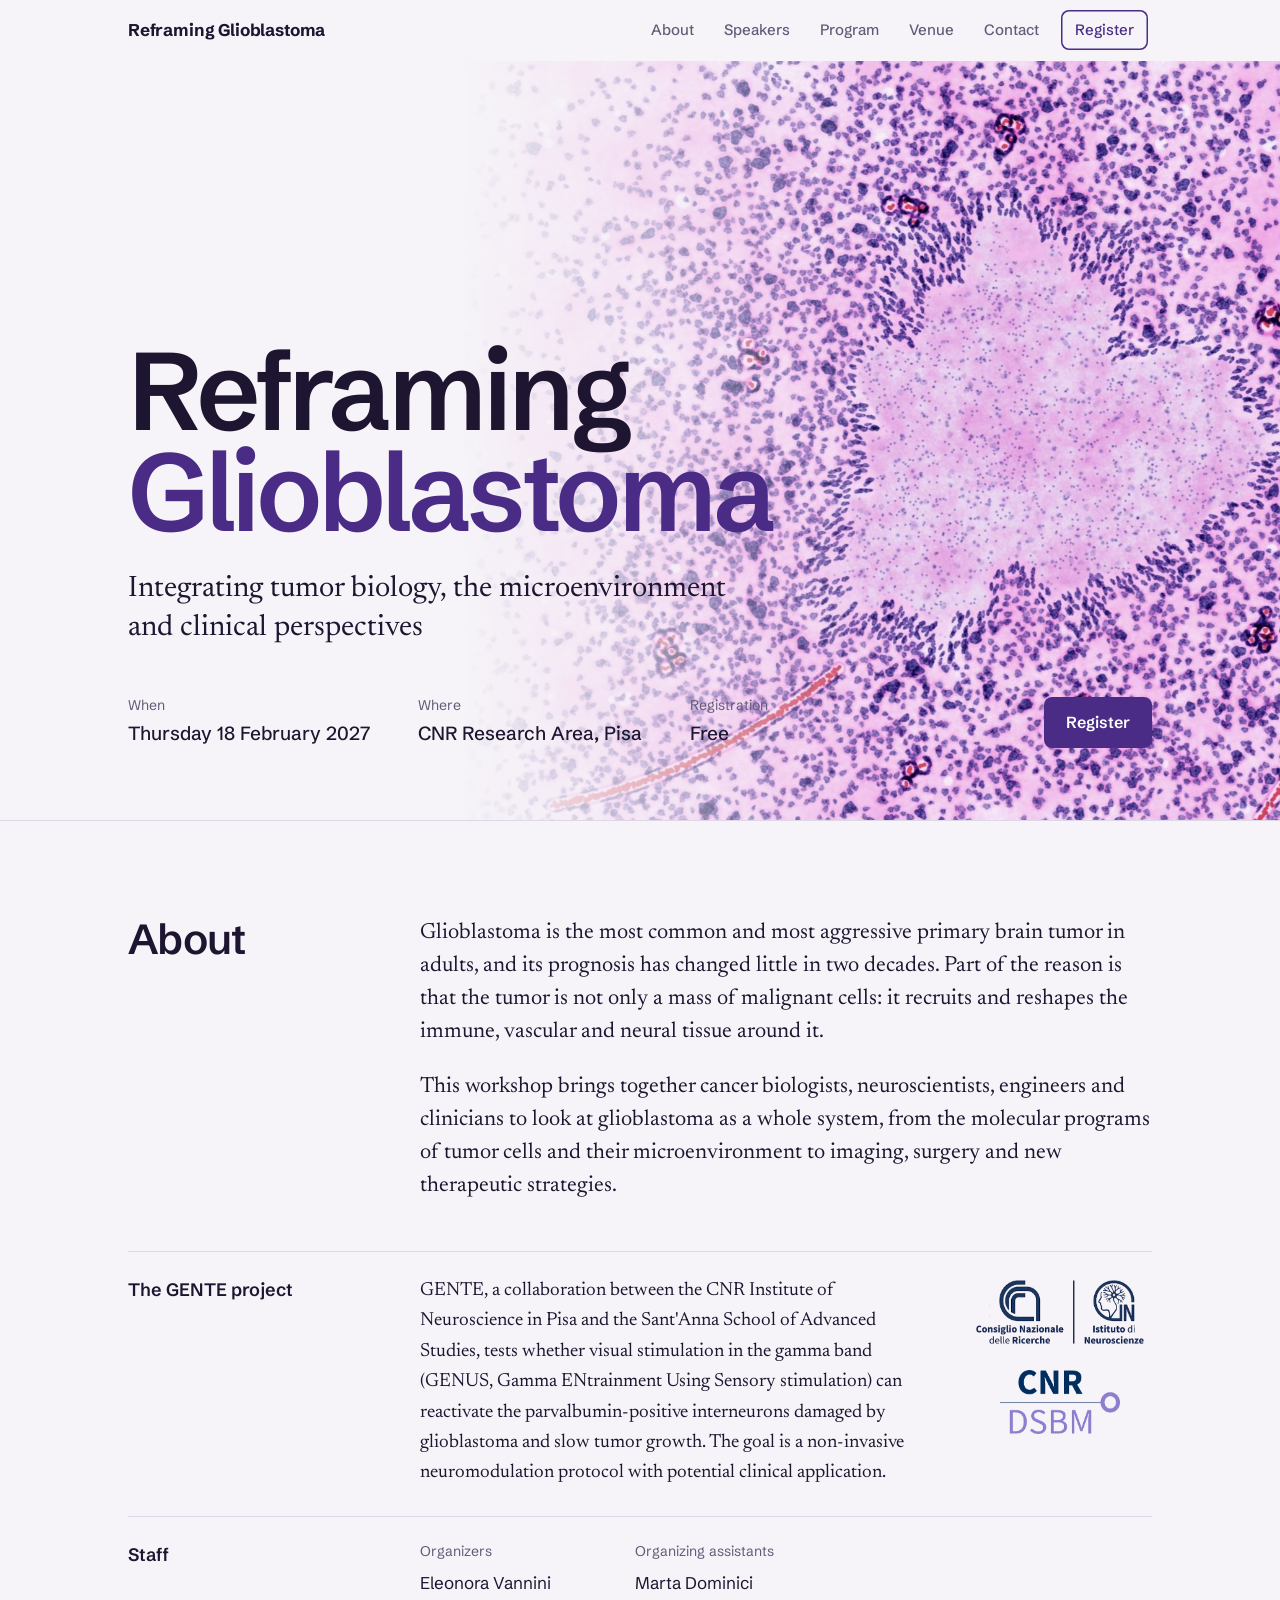
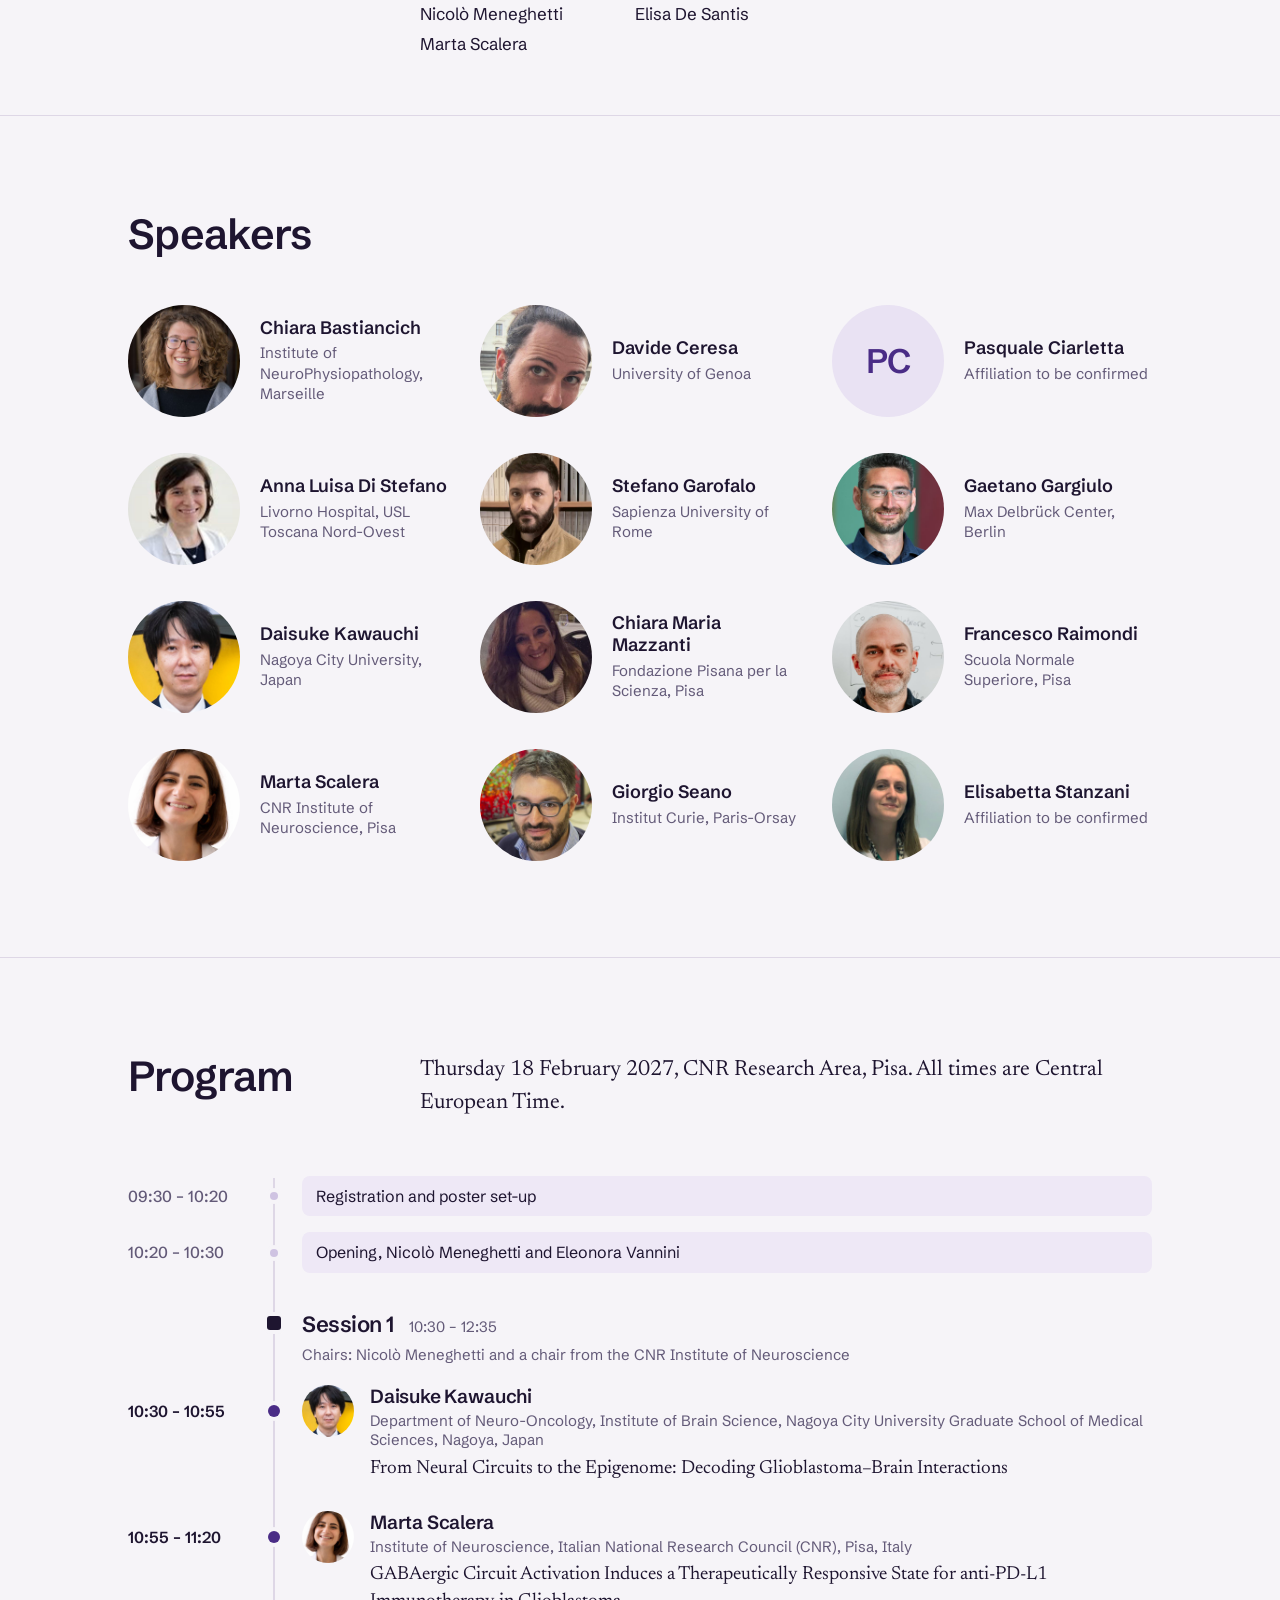
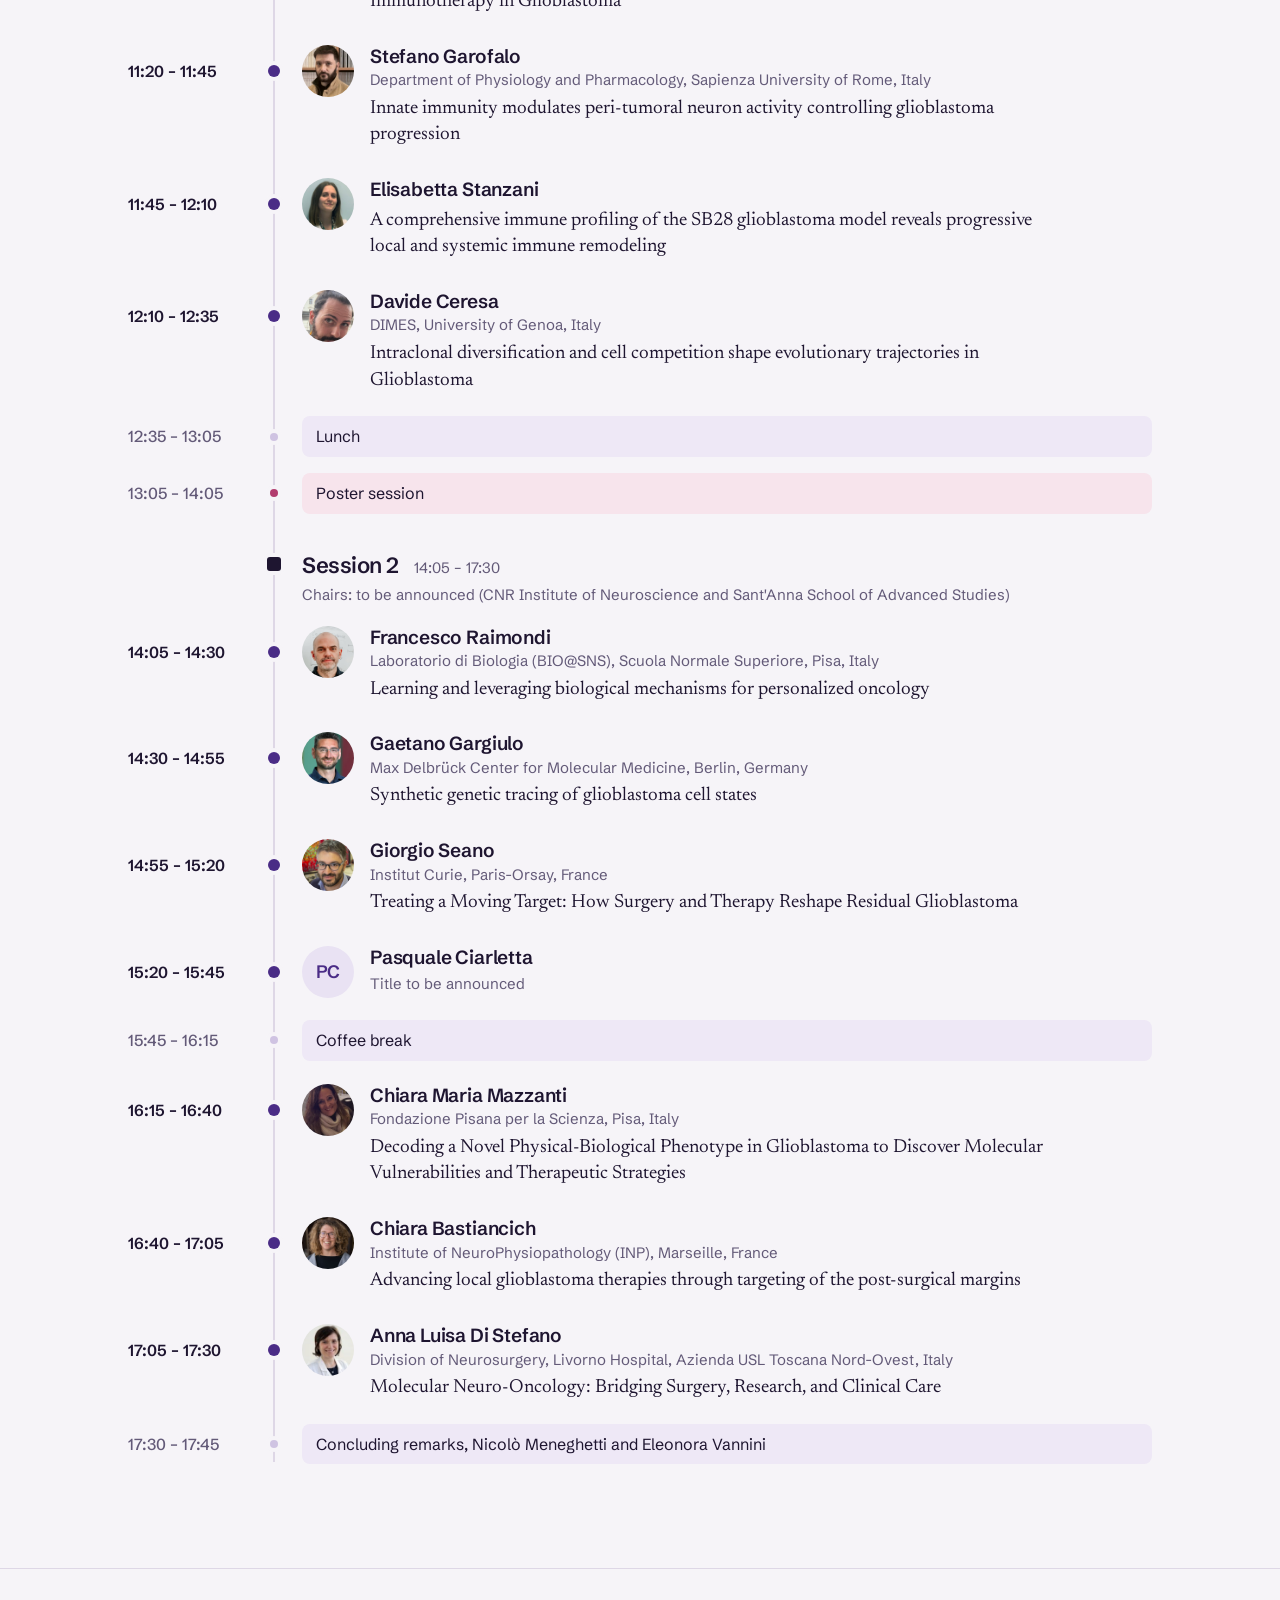
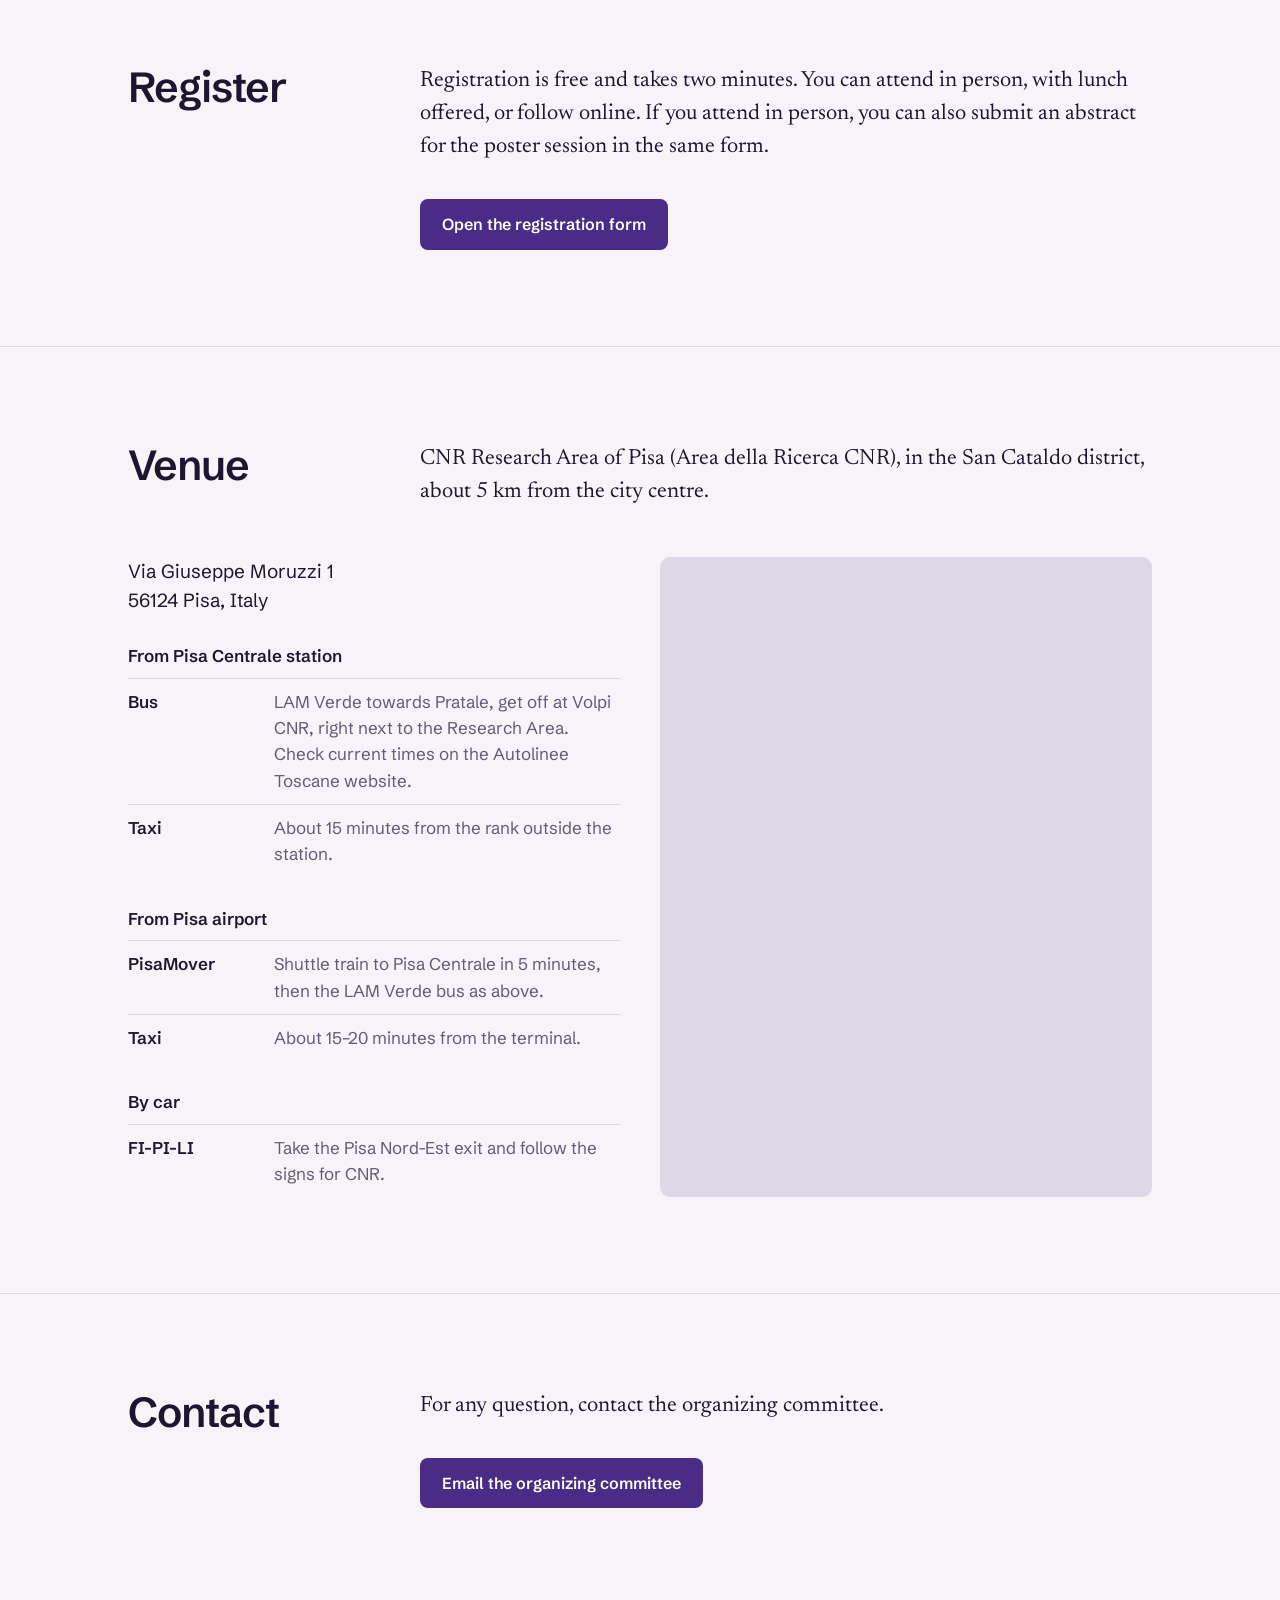
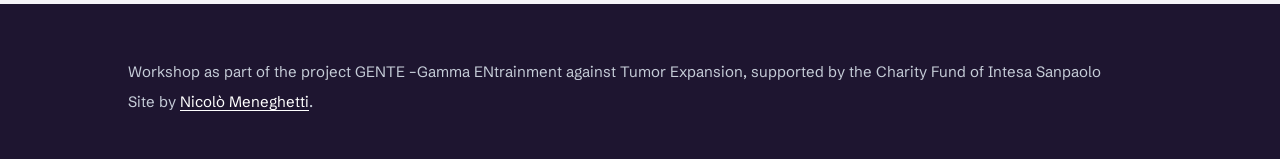
==== index.html @ e53723c1 "Add files via upload" ====
<!DOCTYPE html>
<html lang="en">
<head>
  <meta charset="utf-8">
  <meta name="viewport" content="width=device-width, initial-scale=1">
  <title>Reframing Glioblastoma · Workshop, Pisa</title>
  <meta name="description" content="Reframing Glioblastoma: integrating tumor biology, the microenvironment and clinical perspectives. Workshop on 18 February 2027 at the CNR Research Area, Pisa. Free registration.">
  <meta property="og:title" content="Reframing Glioblastoma">
  <meta property="og:description" content="Integrating tumor biology, the microenvironment and clinical perspectives. 18 February 2027, CNR Research Area, Pisa.">
  <meta property="og:type" content="website">
  <meta property="og:image" content="assets/og-image.jpg">
  <link rel="icon" type="image/png" href="assets/favicon.png">

  <link rel="preload" href="assets/fonts/schibsted-grotesk-latin-wght-normal.woff2" as="font" type="font/woff2" crossorigin>
  <link rel="stylesheet" href="assets/style.css?v=20261116a">
</head>
<body>

<!-- ============ NAVIGATION ============ -->
<nav class="nav" aria-label="Main">
  <div class="wrap">
    <a class="nav__brand" href="#top">Reframing Glioblastoma</a>
    <div class="nav__links">
      <span class="nav__pill" aria-hidden="true"></span>
      <a href="#about">About</a>
      <a href="#speakers">Speakers</a>
      <a href="#program">Program</a>
      <a href="#venue">Venue</a>
      <a href="#contact">Contact</a>
      <a class="nav__cta" href="registration/">Register</a>
    </div>
  </div>
</nav>

<!-- ============ HERO ============ -->
<header class="hero" id="top">
  <img class="hero__img" src="assets/hero-gbm.jpg" alt="" aria-hidden="true" fetchpriority="high">
  <div class="wrap">
    <h1>Reframing <span>Glioblastoma</span></h1>
    <p class="sub">Integrating tumor biology, the microenvironment and clinical perspectives</p>
    <dl class="facts">
      <div><dt>When</dt><dd>Thursday 18 February 2027</dd></div>
      <div><dt>Where</dt><dd>CNR Research Area, Pisa</dd></div>
      <div><dt>Registration</dt><dd>Free</dd></div>
      <a class="btn" href="registration/">Register</a>
    </dl>
  </div>
</header>

<main>

<!-- ============ ABOUT ============ -->
<section id="about">
  <div class="wrap">
    <div class="section-head">
      <h2>About</h2>
      <div>
        <p class="lede">Glioblastoma is the most common and most aggressive primary brain tumor in adults, and its prognosis has changed little in two decades. Part of the reason is that the tumor is not only a mass of malignant cells: it recruits and reshapes the immune, vascular and neural tissue around it.</p>
        <p class="lede">This workshop brings together cancer biologists, neuroscientists, engineers and clinicians to look at glioblastoma as a whole system, from the molecular programs of tumor cells and their microenvironment to imaging, surgery and new therapeutic strategies.</p>
      </div>
    </div>

    <div class="about-row">
      <h3>The GENTE project</h3>
      <div class="with-logos">
        <p>GENTE, a collaboration between the CNR Institute of Neuroscience in Pisa and the Sant'Anna School of Advanced Studies, tests whether visual stimulation in the gamma band (GENUS, Gamma ENtrainment Using Sensory stimulation) can reactivate the parvalbumin-positive interneurons damaged by glioblastoma and slow tumor growth. The goal is a non-invasive neuromodulation protocol with potential clinical application.</p>
        <div class="partner-logos">
          <img src="assets/logos/cnr-in.png" alt="Consiglio Nazionale delle Ricerche, Istituto di Neuroscienze">
          <img src="assets/logos/cnr-dsbm.png" alt="CNR, Dipartimento di Scienze Biomediche (DSBM)">
        </div>
      </div>
    </div>
    <div class="about-row">
      <h3>Staff</h3>
      <dl class="staff">
        <div>
          <dt>Organizers</dt>
          <dd>Eleonora Vannini</dd>
          <dd>Nicolò Meneghetti</dd>
          <dd>Marta Scalera</dd>
        </div>
        <div>
          <dt>Organizing assistants</dt>
          <dd>Marta Dominici</dd>
          <dd>Elisa De Santis</dd>
        </div>
      </dl>
    </div>
  </div>
</section>

<!-- ============ SPEAKERS ============
     When a speaker is confirmed, replace a placeholder <li> with:
     <li><a href="#talk-surname"><img src="assets/speakers/surname.jpg" alt="" loading="lazy"><strong>Name Surname</strong><span>University, City</span></a></li>
     Photos: square, about 480x480 px. -->
<section id="speakers">
  <div class="wrap">
    <div class="section-head">
      <h2>Speakers</h2>
    </div>
    <ul class="speakers">
      <li><a href="#talk-bastiancich"><img src="assets/speakers/bastiancich.jpg" alt="" loading="lazy"><strong>Chiara Bastiancich</strong><span>Institute of NeuroPhysiopathology, Marseille</span></a></li>
      <li><a href="#talk-ceresa"><img src="assets/speakers/ceresa.jpg" alt="" loading="lazy"><strong>Davide Ceresa</strong><span>University of Genoa</span></a></li>
      <li><a href="#talk-ciarletta"><span class="initials" aria-hidden="true">PC</span><strong>Pasquale Ciarletta</strong><span>Affiliation to be confirmed</span></a></li>
      <li><a href="#talk-di-stefano"><img src="assets/speakers/di-stefano.jpg" alt="" loading="lazy"><strong>Anna Luisa Di Stefano</strong><span>Livorno Hospital, USL Toscana Nord-Ovest</span></a></li>
      <li><a href="#talk-garofalo"><img src="assets/speakers/garofalo.jpg" alt="" loading="lazy"><strong>Stefano Garofalo</strong><span>Sapienza University of Rome</span></a></li>
      <li><a href="#talk-gargiulo"><img src="assets/speakers/gargiulo.jpg" alt="" loading="lazy"><strong>Gaetano Gargiulo</strong><span>Max Delbrück Center, Berlin</span></a></li>
      <li><a href="#talk-kawauchi"><img src="assets/speakers/kawauchi.jpg" alt="" loading="lazy"><strong>Daisuke Kawauchi</strong><span>Nagoya City University, Japan</span></a></li>
      <li><a href="#talk-mazzanti"><img src="assets/speakers/mazzanti.jpg" alt="" loading="lazy"><strong>Chiara Maria Mazzanti</strong><span>Fondazione Pisana per la Scienza, Pisa</span></a></li>
      <li><a href="#talk-raimondi"><img src="assets/speakers/raimondi.jpg" alt="" loading="lazy"><strong>Francesco Raimondi</strong><span>Scuola Normale Superiore, Pisa</span></a></li>
      <li><a href="#talk-scalera"><img src="assets/speakers/scalera.jpg" alt="" loading="lazy"><strong>Marta Scalera</strong><span>CNR Institute of Neuroscience, Pisa</span></a></li>
      <li><a href="#talk-seano"><img src="assets/speakers/seano.jpg" alt="" loading="lazy"><strong>Giorgio Seano</strong><span>Institut Curie, Paris-Orsay</span></a></li>
      <li><a href="#talk-stanzani"><img src="assets/speakers/stanzani.jpg" alt="" loading="lazy"><strong>Elisabetta Stanzani</strong><span>Affiliation to be confirmed</span></a></li>
    </ul>
  </div>
</section>

<!-- ============ PROGRAM ============
     Each row is an <li>.
     A confirmed talk:
      <li class="slot" id="talk-surname" data-start="10:30" data-end="10:55" data-kind="talk">
        <time>10:30 – 10:55</time><span class="node"></span>
        <div class="slot__body">
          <img src="assets/speakers/surname.jpg" alt="" loading="lazy">   (no photo: <span class="initials" aria-hidden="true">NS</span>)
          <div>
            <p class="speaker">Name Surname <span class="aff">Department, University, City, Country</span></p>
            <h3 class="title">Talk title</h3>
            <details><summary>Abstract</summary><p>Abstract text.</p></details>
          </div>
        </div>
      </li>
     Without a title yet use: <p class="title title--tba">Title to be announced</p>
     A break: class="slot slot--break" and data-kind="break" (or "poster").
     A session heading: <li class="session">…</li> -->
<section id="program">
  <div class="wrap">
    <div class="section-head">
      <h2>Program</h2>
      <p class="lede">Thursday 18 February 2027, CNR Research Area, Pisa. All times are Central European Time.</p>
    </div>

    <ol class="program">

      <li class="slot slot--break" data-start="09:30" data-end="10:20" data-kind="break">
        <time>09:30 – 10:20</time><span class="node"></span>
        <div class="slot__body"><p>Registration and poster set-up</p></div>
      </li>

      <li class="slot slot--break" data-start="10:20" data-end="10:30" data-kind="break">
        <time>10:20 – 10:30</time><span class="node"></span>
        <div class="slot__body"><p>Opening, Nicolò Meneghetti and Eleonora Vannini</p></div>
      </li>

      <li class="session">
        <span></span><span class="node"></span>
        <div>
          <h3>Session 1 <small>10:30 – 12:35</small></h3>
          <p class="chairs">Chairs: Nicolò Meneghetti and a chair from the CNR Institute of Neuroscience</p>
        </div>
      </li>

      <li class="slot" id="talk-kawauchi" data-start="10:30" data-end="10:55" data-kind="talk">
        <time>10:30 – 10:55</time><span class="node"></span>
        <div class="slot__body">
          <img src="assets/speakers/kawauchi.jpg" alt="" loading="lazy">
          <div>
            <p class="speaker">Daisuke Kawauchi <span class="aff">Department of Neuro-Oncology, Institute of Brain Science, Nagoya City University Graduate School of Medical Sciences, Nagoya, Japan</span></p>
            <h3 class="title">From Neural Circuits to the Epigenome: Decoding Glioblastoma–Brain Interactions</h3>
          </div>
        </div>
      </li>

      <li class="slot" id="talk-scalera" data-start="10:55" data-end="11:20" data-kind="talk">
        <time>10:55 – 11:20</time><span class="node"></span>
        <div class="slot__body">
          <img src="assets/speakers/scalera.jpg" alt="" loading="lazy">
          <div>
            <p class="speaker">Marta Scalera <span class="aff">Institute of Neuroscience, Italian National Research Council (CNR), Pisa, Italy</span></p>
            <h3 class="title">GABAergic Circuit Activation Induces a Therapeutically Responsive State for anti-PD-L1 Immunotherapy in Glioblastoma</h3>
          </div>
        </div>
      </li>

      <li class="slot" id="talk-garofalo" data-start="11:20" data-end="11:45" data-kind="talk">
        <time>11:20 – 11:45</time><span class="node"></span>
        <div class="slot__body">
          <img src="assets/speakers/garofalo.jpg" alt="" loading="lazy">
          <div>
            <p class="speaker">Stefano Garofalo <span class="aff">Department of Physiology and Pharmacology, Sapienza University of Rome, Italy</span></p>
            <h3 class="title">Innate immunity modulates peri-tumoral neuron activity controlling glioblastoma progression</h3>
          </div>
        </div>
      </li>

      <li class="slot" id="talk-stanzani" data-start="11:45" data-end="12:10" data-kind="talk">
        <time>11:45 – 12:10</time><span class="node"></span>
        <div class="slot__body">
          <img src="assets/speakers/stanzani.jpg" alt="" loading="lazy">
          <div>
            <p class="speaker">Elisabetta Stanzani</p>
            <h3 class="title">A comprehensive immune profiling of the SB28 glioblastoma model reveals progressive local and systemic immune remodeling</h3>
          </div>
        </div>
      </li>

      <li class="slot" id="talk-ceresa" data-start="12:10" data-end="12:35" data-kind="talk">
        <time>12:10 – 12:35</time><span class="node"></span>
        <div class="slot__body">
          <img src="assets/speakers/ceresa.jpg" alt="" loading="lazy">
          <div>
            <p class="speaker">Davide Ceresa <span class="aff">DIMES, University of Genoa, Italy</span></p>
            <h3 class="title">Intraclonal diversification and cell competition shape evolutionary trajectories in Glioblastoma</h3>
          </div>
        </div>
      </li>

      <li class="slot slot--break" data-start="12:35" data-end="13:05" data-kind="break">
        <time>12:35 – 13:05</time><span class="node"></span>
        <div class="slot__body"><p>Lunch</p></div>
      </li>

      <li class="slot slot--break" data-start="13:05" data-end="14:05" data-kind="poster">
        <time>13:05 – 14:05</time><span class="node"></span>
        <div class="slot__body"><p>Poster session</p></div>
      </li>

      <li class="session">
        <span></span><span class="node"></span>
        <div>
          <h3>Session 2 <small>14:05 – 17:30</small></h3>
          <p class="chairs">Chairs: to be announced (CNR Institute of Neuroscience and Sant'Anna School of Advanced Studies)</p>
        </div>
      </li>

      <li class="slot" id="talk-raimondi" data-start="14:05" data-end="14:30" data-kind="talk">
        <time>14:05 – 14:30</time><span class="node"></span>
        <div class="slot__body">
          <img src="assets/speakers/raimondi.jpg" alt="" loading="lazy">
          <div>
            <p class="speaker">Francesco Raimondi <span class="aff">Laboratorio di Biologia (BIO@SNS), Scuola Normale Superiore, Pisa, Italy</span></p>
            <h3 class="title">Learning and leveraging biological mechanisms for personalized oncology</h3>
          </div>
        </div>
      </li>

      <li class="slot" id="talk-gargiulo" data-start="14:30" data-end="14:55" data-kind="talk">
        <time>14:30 – 14:55</time><span class="node"></span>
        <div class="slot__body">
          <img src="assets/speakers/gargiulo.jpg" alt="" loading="lazy">
          <div>
            <p class="speaker">Gaetano Gargiulo <span class="aff">Max Delbrück Center for Molecular Medicine, Berlin, Germany</span></p>
            <h3 class="title">Synthetic genetic tracing of glioblastoma cell states</h3>
          </div>
        </div>
      </li>

      <li class="slot" id="talk-seano" data-start="14:55" data-end="15:20" data-kind="talk">
        <time>14:55 – 15:20</time><span class="node"></span>
        <div class="slot__body">
          <img src="assets/speakers/seano.jpg" alt="" loading="lazy">
          <div>
            <p class="speaker">Giorgio Seano <span class="aff">Institut Curie, Paris-Orsay, France</span></p>
            <h3 class="title">Treating a Moving Target: How Surgery and Therapy Reshape Residual Glioblastoma</h3>
          </div>
        </div>
      </li>

      <li class="slot" id="talk-ciarletta" data-start="15:20" data-end="15:45" data-kind="talk">
        <time>15:20 – 15:45</time><span class="node"></span>
        <div class="slot__body">
          <span class="initials" aria-hidden="true">PC</span>
          <div>
            <p class="speaker">Pasquale Ciarletta</p>
            <p class="title title--tba">Title to be announced</p>
          </div>
        </div>
      </li>

      <li class="slot slot--break" data-start="15:45" data-end="16:15" data-kind="break">
        <time>15:45 – 16:15</time><span class="node"></span>
        <div class="slot__body"><p>Coffee break</p></div>
      </li>

      <li class="slot" id="talk-mazzanti" data-start="16:15" data-end="16:40" data-kind="talk">
        <time>16:15 – 16:40</time><span class="node"></span>
        <div class="slot__body">
          <img src="assets/speakers/mazzanti.jpg" alt="" loading="lazy">
          <div>
            <p class="speaker">Chiara Maria Mazzanti <span class="aff">Fondazione Pisana per la Scienza, Pisa, Italy</span></p>
            <h3 class="title">Decoding a Novel Physical-Biological Phenotype in Glioblastoma to Discover Molecular Vulnerabilities and Therapeutic Strategies</h3>
          </div>
        </div>
      </li>

      <li class="slot" id="talk-bastiancich" data-start="16:40" data-end="17:05" data-kind="talk">
        <time>16:40 – 17:05</time><span class="node"></span>
        <div class="slot__body">
          <img src="assets/speakers/bastiancich.jpg" alt="" loading="lazy">
          <div>
            <p class="speaker">Chiara Bastiancich <span class="aff">Institute of NeuroPhysiopathology (INP), Marseille, France</span></p>
            <h3 class="title">Advancing local glioblastoma therapies through targeting of the post-surgical margins</h3>
          </div>
        </div>
      </li>

      <li class="slot" id="talk-di-stefano" data-start="17:05" data-end="17:30" data-kind="talk">
        <time>17:05 – 17:30</time><span class="node"></span>
        <div class="slot__body">
          <img src="assets/speakers/di-stefano.jpg" alt="" loading="lazy">
          <div>
            <p class="speaker">Anna Luisa Di Stefano <span class="aff">Division of Neurosurgery, Livorno Hospital, Azienda USL Toscana Nord-Ovest, Italy</span></p>
            <h3 class="title">Molecular Neuro-Oncology: Bridging Surgery, Research, and Clinical Care</h3>
          </div>
        </div>
      </li>

      <li class="slot slot--break" data-start="17:30" data-end="17:45" data-kind="break">
        <time>17:30 – 17:45</time><span class="node"></span>
        <div class="slot__body"><p>Concluding remarks, Nicolò Meneghetti and Eleonora Vannini</p></div>
      </li>
    </ol>
  </div>
</section>

<!-- ============ REGISTRATION ============ -->
<section id="register">
  <div class="wrap split">
    <h2>Register</h2>
    <div>
      <p class="lede">Registration is free and takes two minutes. You can attend in person, with lunch offered, or follow online. If you attend in person, you can also submit an abstract for the poster session in the same form.</p>
      <br>
      <div class="actions">
        <a class="btn" href="registration/">Open the registration form</a>
      </div>
    </div>
  </div>
</section>

<!-- ============ VENUE ============ -->
<section id="venue">
  <div class="wrap">
    <div class="section-head">
      <h2>Venue</h2>
      <p class="lede">CNR Research Area of Pisa (Area della Ricerca CNR), in the San Cataldo district, about 5 km from the city centre.</p>
    </div>
    <div class="venue">
      <div>
        <address>Via Giuseppe Moruzzi 1<br>56124 Pisa, Italy</address>

        <h3>From Pisa Centrale station</h3>
        <ul>
          <li><b>Bus</b><span>LAM Verde towards Pratale, get off at Volpi CNR, right next to the Research Area. Check current times on the Autolinee Toscane website.</span></li>
          <li><b>Taxi</b><span>About 15 minutes from the rank outside the station.</span></li>
        </ul>

        <h3>From Pisa airport</h3>
        <ul>
          <li><b>PisaMover</b><span>Shuttle train to Pisa Centrale in 5 minutes, then the LAM Verde bus as above.</span></li>
          <li><b>Taxi</b><span>About 15–20 minutes from the terminal.</span></li>
        </ul>

        <h3>By car</h3>
        <ul>
          <li><b>FI-PI-LI</b><span>Take the Pisa Nord-Est exit and follow the signs for CNR.</span></li>
        </ul>
      </div>
      <iframe class="map" title="Map of the CNR Research Area of Pisa"
        src="https://www.google.com/maps?q=Area+della+Ricerca+CNR,+Via+Giuseppe+Moruzzi+1,+56124+Pisa&amp;hl=en&amp;z=15&amp;output=embed"
        loading="lazy" referrerpolicy="no-referrer-when-downgrade"></iframe>
    </div>
  </div>
</section>

<!-- ============ CONTACT ============
     TODO: put the committee's email addresses in the button, separated by commas:
     href="mailto:first@example.org,second@example.org?subject=..." -->
<section id="contact">
  <div class="wrap split">
    <h2>Contact</h2>
    <div>
      <p class="lede">For any question, contact the organizing committee.</p>
      <br>
      <div class="actions">
        <a class="btn" href="mailto:nicolo.meneghetti@santannapisa.it,marta.scalera@gmail.com,marta.dominici@in.cnr.it,eleonora.vannini@in.cnr.it?subject=Reframing%20Glioblastoma%20workshop">Email the organizing committee</a>
      </div>
    </div>
  </div>
</section>

</main>

<footer>
  <div class="wrap foot">
    <div>
      <p>Workshop as part of the project GENTE –Gamma ENtrainment against Tumor Expansion, supported by the Charity Fund of Intesa Sanpaolo</p>
      <p>Site by <a href="https://nicolomeneghetti.github.io/" target="_blank" rel="noopener">Nicolò Meneghetti</a>.</p>
    </div>
  </div>
</footer>

<script src="assets/site.js?v=20261116a"></script>
</body>
</html>
---- assets/style.css ----
/* =========================================================
   Reframing Glioblastoma
   Colors and fonts live here: change them once, everywhere updates.
   ========================================================= */
:root {
  /* palette taken from H&E staining */
  --paper:  #F6F4F8;   /* page background */
  --white:  #FFFFFF;
  --ink:    #1E1530;   /* main text */
  --muted:  #635A78;   /* secondary text */
  --rule:   #DED7E6;   /* lines */
  --indigo: #4A2C86;   /* hematoxylin: titles, links, buttons */
  --cyan:   #B23C6E;   /* eosin: accents */

  --sans:  "Schibsted Grotesk", system-ui, sans-serif;
  --serif: "Newsreader", Georgia, serif;

  --wrap: 1120px;
  --gutter: clamp(20px, 5vw, 48px);
}

/* Fonts are self-hosted (no requests to Google) */
@font-face {
  font-family: "Schibsted Grotesk"; font-style: normal; font-weight: 400 900; font-display: swap;
  src: url(fonts/schibsted-grotesk-latin-wght-normal.woff2) format("woff2");
}
@font-face {
  font-family: "Newsreader"; font-style: normal; font-weight: 200 800; font-display: swap;
  src: url(fonts/newsreader-latin-opsz-normal.woff2) format("woff2");
}
@font-face {
  font-family: "Newsreader"; font-style: italic; font-weight: 200 800; font-display: swap;
  src: url(fonts/newsreader-latin-opsz-italic.woff2) format("woff2");
}

*, *::before, *::after { box-sizing: border-box; }
html { scroll-behavior: smooth; scroll-padding-top: 72px; }
@media (prefers-reduced-motion: reduce) { html { scroll-behavior: auto; } }

body {
  margin: 0;
  background: var(--paper);
  color: var(--ink);
  font-family: var(--sans);
  font-size: 17px;
  line-height: 1.55;
  -webkit-font-smoothing: antialiased;
}

img { max-width: 100%; display: block; }
a { color: var(--indigo); text-underline-offset: 3px; text-decoration-thickness: 1px; }
a:hover { color: var(--cyan); }
:focus-visible { outline: 2px solid var(--cyan); outline-offset: 3px; border-radius: 2px; }

.wrap { max-width: var(--wrap); margin: 0 auto; padding: 0 var(--gutter); }

/* ---------- Top navigation ---------- */
.nav {
  position: sticky; top: 0; z-index: 10;
  background: color-mix(in srgb, var(--paper) 88%, transparent);
  backdrop-filter: blur(10px);
  -webkit-backdrop-filter: blur(10px);
  border-bottom: 1px solid transparent;
  transition: border-color .2s;
}
.nav.is-scrolled { border-bottom-color: var(--rule); }
.nav .wrap { display: flex; align-items: center; gap: 24px; height: 60px; }
.nav__brand { font-weight: 700; color: var(--ink); text-decoration: none; white-space: nowrap; letter-spacing: -0.01em; }
.nav__links { position: relative; display: flex; gap: 2px; margin-left: auto; overflow-x: auto; scrollbar-width: none; padding: 4px; }
.nav__links::-webkit-scrollbar { display: none; }
.nav__links a {
  position: relative; z-index: 1;
  color: var(--muted); text-decoration: none; font-size: 15px; font-weight: 500;
  padding: 8px 14px; border-radius: 8px; white-space: nowrap;
  transition: color .25s;
}
.nav__links a:hover { color: var(--ink); }
.nav__links a.is-active, .nav__links a.is-active:hover { color: var(--white); }
.nav__cta { box-shadow: inset 0 0 0 1.5px var(--indigo); color: var(--indigo) !important; margin-left: 6px; }
.nav__cta.is-active { box-shadow: none; color: var(--white) !important; }

/* the box that slides under the active link */
.nav__pill {
  position: absolute; z-index: 0; top: 4px; bottom: 4px; left: 0; width: 0;
  background: var(--indigo);
  border-radius: 8px;
  box-shadow: 0 4px 14px -4px rgba(74, 44, 134, .55);
  opacity: 0;
  transition: transform .45s cubic-bezier(.3, .8, .2, 1), width .45s cubic-bezier(.3, .8, .2, 1), opacity .25s;
  pointer-events: none;
}
@media (prefers-reduced-motion: reduce) { .nav__pill { transition: opacity .2s; } }

/* ---------- Hero ---------- */
.hero {
  position: relative;
  min-height: min(86vh, 760px);
  display: flex; align-items: flex-end;
  overflow: hidden;
  border-bottom: 1px solid var(--rule);
}
/* micrograph on the right, dissolving into the page behind the title */
.hero__img {
  position: absolute; top: 0; right: 0; height: 100%; width: 64%;
  object-fit: cover; object-position: 62% 50%;
  -webkit-mask-image: linear-gradient(to right, transparent 0%, rgba(0,0,0,.35) 22%, #000 52%);
          mask-image: linear-gradient(to right, transparent 0%, rgba(0,0,0,.35) 22%, #000 52%);
  animation: focus-in 2.4s cubic-bezier(.2, .7, .2, 1) both;
}
/* one moment on load: the slide comes into focus, like on a microscope */
@keyframes focus-in {
  from { transform: scale(1.06); filter: blur(6px) saturate(.6); opacity: 0; }
  to   { transform: none; filter: none; opacity: 1; }
}
@media (prefers-reduced-motion: reduce) { .hero__img { animation: none; } }
.hero .wrap { position: relative; width: 100%; padding-bottom: clamp(40px, 8vh, 80px); padding-top: 120px; }

.hero h1 {
  font-size: clamp(52px, 8.6vw, 124px);
  line-height: 0.92;
  letter-spacing: -0.04em;
  font-weight: 600;
  margin: 0 0 28px;
  max-width: 9ch;
  color: var(--ink);
}
.hero h1 span { display: block; color: var(--indigo); }
.hero .sub {
  font-family: var(--serif); font-size: clamp(21px, 2.3vw, 30px); line-height: 1.3;
  max-width: 22em; margin: 0 0 48px; color: var(--ink);
}

.facts {
  display: grid;
  grid-template-columns: repeat(3, auto) 1fr;
  gap: 8px 48px;
  align-items: end;
  margin: 0;
}
.facts div { min-width: 0; }
.facts dt { font-size: 14px; color: var(--muted); }
.facts dd { margin: 2px 0 0; font-size: 19px; font-weight: 500; }
.facts .btn { justify-self: end; }

.btn {
  display: inline-block;
  background: var(--indigo); color: var(--white);
  font-weight: 600; font-size: 16px;
  padding: 13px 22px; border-radius: 8px;
  text-decoration: none; white-space: nowrap;
  border: 0; font-family: inherit; cursor: pointer;
}
.btn:hover { background: var(--ink); color: var(--white); }
.btn--ghost { background: transparent; color: var(--indigo); box-shadow: inset 0 0 0 1.5px var(--indigo); }
.btn--ghost:hover { background: var(--indigo); color: var(--white); }

/* ---------- Sections ---------- */
section { padding: clamp(56px, 8vw, 96px) 0; border-bottom: 1px solid var(--rule); }
section:last-of-type { border-bottom: 0; }

.section-head {
  display: grid; grid-template-columns: 260px 1fr; gap: 32px;
  margin-bottom: 48px;
}
h2 {
  font-size: clamp(30px, 3.6vw, 42px);
  line-height: 1.05; letter-spacing: -0.025em; font-weight: 600;
  margin: 0;
}
.lede { font-family: var(--serif); font-size: 22px; line-height: 1.5; max-width: 34em; margin: 0; }
.lede + .lede { margin-top: 1em; }

.prose { font-family: var(--serif); font-size: 19px; line-height: 1.6; max-width: 36em; }
.prose p { margin: 0 0 1em; }

/* About */
.about-row { display: grid; grid-template-columns: 260px 1fr; gap: 32px; padding: 24px 0 8px; border-top: 1px solid var(--rule); }
.about-row h3 { font-size: 18px; margin: 0; font-weight: 600; }
.about-row p { font-family: var(--serif); font-size: 19px; line-height: 1.6; margin: 0 0 1em; max-width: 36em; }
/* committee: names on one line, wrapping only when needed */
.about-row ul { list-style: none; padding: 0; margin: 0; display: flex; flex-wrap: wrap; gap: 4px 28px; }
.about-row li { padding: 0; }
.about-row li small { color: var(--muted); font-size: 14px; }

/* ---------- Speakers ---------- */
.speakers {
  list-style: none; padding: 0; margin: 0;
  display: grid; grid-template-columns: repeat(3, 1fr);
  gap: 36px 32px;
}
.speakers a { text-decoration: none; color: inherit; display: grid; grid-template-columns: 112px 1fr; column-gap: 20px; }
.speakers img {
  width: 112px; height: 112px; object-fit: cover;
  border-radius: 50%;
  background: var(--rule);
  grid-row: span 2;
}
.speakers li > div { display: grid; grid-template-columns: 112px 1fr; column-gap: 20px; }
.speakers a:hover strong { color: var(--indigo); }
.speakers strong { display: block; font-weight: 600; font-size: 18px; line-height: 1.25; align-self: end; }
.speakers span { display: block; color: var(--muted); font-size: 15px; line-height: 1.35; margin-top: 4px; align-self: start; }

/* ---------- Program: the day as a timeline ---------- */
.program { list-style: none; padding: 0; margin: 0; position: relative; }
/* the vertical rail */
.program::before {
  content: ""; position: absolute; top: 10px; bottom: 10px;
  left: calc(var(--t-col) + var(--gap) + 9px); width: 2px; background: var(--rule);
}
.program { --t-col: 118px; --gap: 18px; }
.slot, .session {
  display: grid; grid-template-columns: var(--t-col) 20px 1fr; column-gap: var(--gap);
  align-items: start; position: relative;
}
.slot { padding: 14px 0; }
.slot time { font-size: 16px; font-weight: 600; white-space: nowrap; padding-top: 2px; }

/* dots on the rail */
.node { width: 20px; height: 26px; position: relative; }
.node::after {
  content: ""; position: absolute; left: 4px; top: 6px; width: 12px; height: 12px; border-radius: 50%;
  background: var(--indigo); box-shadow: 0 0 0 4px var(--paper);
}
.slot--tba .node::after { background: var(--paper); border: 2px solid #B9ACD3; width: 8px; height: 8px; left: 4px; top: 6px; }
.slot--break .node::after { background: #CFC3E2; width: 8px; height: 8px; left: 6px; top: 8px; }
.slot--break[data-kind="poster"] .node::after { background: var(--cyan); }

.slot__body { min-width: 0; }
.speaker { margin: 0; font-size: 19px; font-weight: 600; letter-spacing: -0.01em; line-height: 1.3; }
.speaker .aff { display: block; font-size: 15px; font-weight: 400; color: var(--muted); letter-spacing: 0; margin-top: 2px; }
.title { margin: 6px 0 0; font-family: var(--serif); font-size: 19px; font-weight: 400; line-height: 1.4; max-width: 36em; }
.title--tba { font-family: var(--sans); font-size: 15px; color: var(--muted); margin-top: 3px; }
.slot--tba .speaker { color: var(--muted); font-weight: 500; font-size: 17px; }
.slot--tba time { color: var(--muted); }

/* breaks: quiet tinted bands */
/* breaks: dot, time and band share the same vertical centre */
.slot--break { padding: 8px 0; align-items: center; }
.slot--break time { color: var(--muted); font-weight: 500; padding-top: 0; }
.slot--break .node { height: auto; min-height: 26px; align-self: stretch; }
.slot--break .node::after { top: 50%; transform: translateY(-50%); }
.slot--break .slot__body p {
  margin: 0; padding: 8px 14px; border-radius: 8px;
  background: #EEE8F6; color: var(--ink); font-size: 16px;
}
.slot--break[data-kind="poster"] .slot__body p { background: #F7E4EC; }

/* session headings */
.session { margin: 30px 0 4px; }
.session:first-child { margin-top: 0; }
.session .node::after { background: var(--ink); width: 14px; height: 14px; left: 3px; top: 5px; border-radius: 3px; }
.session h3 { margin: 0; font-size: 22px; font-weight: 600; letter-spacing: -0.02em; line-height: 1.25; }
.session h3 small { font-size: 15px; font-weight: 400; color: var(--muted); letter-spacing: 0; margin-left: 10px; }

/* abstract toggle */
.slot details { margin-top: 10px; max-width: 40em; }
.slot summary {
  cursor: pointer; color: var(--indigo); font-size: 15px; font-weight: 500;
  list-style: none; display: inline-flex; align-items: center; gap: 6px;
}
.slot summary::-webkit-details-marker { display: none; }
.slot summary::before {
  content: ""; width: 7px; height: 7px;
  border-right: 1.5px solid currentColor; border-bottom: 1.5px solid currentColor;
  transform: rotate(-45deg); transition: transform .15s;
}
.slot details[open] summary::before { transform: rotate(45deg) translate(-2px, -2px); }
.slot details p { font-family: var(--serif); font-size: 18px; line-height: 1.6; margin: 12px 0 0; }

.slot:target .speaker, .slot.is-flash .speaker { color: var(--indigo); }

@media (max-width: 640px) {
  /* rail on the left, time above each item */
  .program { --t-col: 0px; --gap: 14px; }
  .slot, .session { grid-template-columns: 20px 1fr; }
  .program::before { left: 9px; }
  .slot time { grid-column: 2; grid-row: 1; font-size: 14px; padding-top: 0; margin-bottom: 2px; }
  .slot .node { grid-column: 1; grid-row: 1 / span 2; }
  .slot__body { grid-column: 2; }
  .slot--break time { padding-top: 0; }
  .slot--break .node { grid-row: 2; }
  .session > span:first-child { display: none; }
  .session h3 small { display: block; margin: 2px 0 0; }
  .speaker { font-size: 17px; }
  .title { font-size: 17px; }
}

/* ---------- Registration / Venue / Contact ---------- */
.split { display: grid; grid-template-columns: 260px 1fr; gap: 32px; }
.notice {
  border-left: 3px solid var(--cyan);
  padding: 4px 0 4px 18px; margin: 0 0 28px;
  max-width: 36em;
}
.notice strong { display: block; }
.actions { display: flex; flex-wrap: wrap; gap: 12px; margin-top: 8px; }

.venue { display: grid; grid-template-columns: 1fr 1fr; gap: 40px; }
.venue address { font-style: normal; font-size: 19px; margin-bottom: 28px; }
.venue h3 { font-size: 17px; font-weight: 600; margin: 28px 0 8px; }
.venue ul { list-style: none; padding: 0; margin: 0; }
.venue li { padding: 10px 0; border-top: 1px solid var(--rule); display: grid; grid-template-columns: 130px 1fr; gap: 16px; }
.venue li b { font-weight: 600; }
.venue li span { color: var(--muted); }
.map { border: 0; width: 100%; height: 100%; min-height: 420px; border-radius: 10px; background: var(--rule); }

/* ---------- Footer ---------- */
footer { background: var(--ink); color: #C6CDD8; padding: 56px 0 40px; font-size: 15px; }
footer a { color: var(--white); }
footer a:hover { color: #9ED3E6; }
.foot { display: grid; grid-template-columns: 1fr auto; gap: 32px; align-items: end; }
.foot .sponsor { border-radius: 6px; max-width: 460px; }
.foot p { margin: 0 0 6px; }

/* ---------- Responsive ---------- */
@media (max-width: 900px) {
  .nav__brand { display: none; }
  .nav__links { margin-left: -8px; }
  .section-head, .about-row, .split { grid-template-columns: 1fr; gap: 12px; }
  .facts { grid-template-columns: 1fr 1fr; gap: 16px 24px; }
  .facts .btn { justify-self: start; grid-column: 1 / -1; }
  .speakers { grid-template-columns: repeat(2, 1fr); }
  .venue { grid-template-columns: 1fr; }
  .map { min-height: 320px; }
  .foot { grid-template-columns: 1fr; }
}
@media (max-width: 640px) {
  body { font-size: 16px; }
  .nav__brand { display: none; }
  .nav__links { margin-left: -8px; gap: 0; }
  .nav__links a { padding: 6px 8px; font-size: 14px; }
  .facts dd { font-size: 17px; }
  .hero { min-height: 92vh; }
  .hero__img {
    width: 100%; height: 50%; object-position: 64% 50%;
    -webkit-mask-image: linear-gradient(to bottom, #000 25%, transparent 92%);
            mask-image: linear-gradient(to bottom, #000 25%, transparent 92%);
  }
  .hero h1 { margin-bottom: 28px; }
  .about-row ul { gap: 2px 20px; }
  .venue li { grid-template-columns: 1fr; gap: 2px; }
  .speakers { grid-template-columns: 1fr; gap: 20px; }
  .speakers a, .speakers li > div { grid-template-columns: 72px 1fr; gap: 0 16px; }
  .speakers img { width: 72px; height: 72px; }
}

/* ---------- Placeholders: anything still to be confirmed ---------- */
.tba { color: var(--muted); }
.speakers .tba-photo {
  width: 112px; height: 112px; border-radius: 50%;
  border: 1.5px dashed #BCB0CC; background: var(--white);
  grid-row: span 2;
}
@media (max-width: 640px) {
  .speakers .tba-photo { width: 72px; height: 72px; }
}

/* ---------- Registration page ---------- */
.page-head { position: relative; overflow: hidden; border-bottom: 1px solid var(--rule); }
.page-head .hero__img { width: 58%; animation: none; }
.page-head .wrap { position: relative; padding-top: 72px; padding-bottom: 56px; }
.page-head h1 { font-size: clamp(40px, 5.4vw, 72px); line-height: 1; letter-spacing: -0.035em; font-weight: 600; margin: 0 0 14px; }
.page-head p { font-family: var(--serif); font-size: 22px; margin: 0; max-width: 24em; }

.form { max-width: 720px; }
.form fieldset { border: 0; margin: 0 0 40px; padding: 0; }
.form legend { font-size: 20px; font-weight: 600; letter-spacing: -0.01em; margin-bottom: 18px; padding: 0; }
.grid2 { display: grid; grid-template-columns: 1fr 1fr; gap: 20px 24px; }
.field { display: flex; flex-direction: column; gap: 6px; }
.field--full { grid-column: 1 / -1; }
.field label, .choice-label { font-weight: 500; font-size: 15px; }
.field .hint { color: var(--muted); font-size: 14px; }
.field input[type=text], .field input[type=email], .field textarea {
  font: inherit; font-size: 17px; color: var(--ink);
  background: var(--white);
  border: 1.5px solid var(--rule); border-radius: 8px;
  padding: 12px 14px; width: 100%;
  transition: border-color .15s, box-shadow .15s;
}
.field textarea { font-family: var(--serif); font-size: 18px; line-height: 1.55; min-height: 260px; resize: vertical; }
.field input:focus, .field textarea:focus { outline: none; border-color: var(--indigo); box-shadow: 0 0 0 3px rgba(74, 44, 134, .15); }
.field [aria-invalid="true"] { border-color: var(--cyan); }
.error { color: var(--cyan); font-size: 14px; font-weight: 500; min-height: 0; }
.error:empty { display: none; }

.choices { display: grid; grid-template-columns: 1fr 1fr; gap: 12px; }
.choice { position: relative; }
.choice input { position: absolute; opacity: 0; inset: 0; margin: 0; cursor: pointer; }
.choice span {
  display: block; height: 100%;
  background: var(--white); border: 1.5px solid var(--rule); border-radius: 10px;
  padding: 14px 16px; cursor: pointer;
  transition: border-color .15s, background .15s;
}
.choice span b { display: block; font-weight: 600; }
.choice span small { color: var(--muted); font-size: 14px; }
.choice input:checked + span { border-color: var(--indigo); background: #EFEAF7; box-shadow: inset 0 0 0 1px var(--indigo); }
.choice input:focus-visible + span { outline: 2px solid var(--cyan); outline-offset: 2px; }

.counter { font-size: 14px; color: var(--muted); font-variant-numeric: tabular-nums; align-self: flex-end; }
.counter.is-over { color: var(--cyan); font-weight: 600; }
.abstract[hidden] { display: none; }

.consent { display: grid; grid-template-columns: 22px 1fr; gap: 12px; align-items: start; font-size: 15px; color: var(--muted); }
.consent input { width: 20px; height: 20px; margin: 2px 0 0; accent-color: var(--indigo); }
.hp { position: absolute; left: -9999px; width: 1px; height: 1px; overflow: hidden; }

.submit-row { display: flex; align-items: center; gap: 18px; flex-wrap: wrap; margin-top: 8px; }
.btn[disabled] { opacity: .6; cursor: progress; }
.form-status { font-size: 15px; }
.form-status.is-error { color: var(--cyan); font-weight: 500; }

.done { max-width: 640px; border-left: 3px solid var(--indigo); padding: 6px 0 6px 22px; }
.done h2 { margin-bottom: 12px; }
.done p { font-family: var(--serif); font-size: 19px; margin: 0 0 10px; }

@media (max-width: 640px) {
  .grid2, .choices { grid-template-columns: 1fr; }
  .page-head .hero__img { width: 100%; height: 100%; opacity: .35;
    -webkit-mask-image: none; mask-image: none; }
}

/* Speaker monogram, used until a photo is available */
.initials {
  display: grid; place-items: center;
  width: 112px; height: 112px; border-radius: 50%;
  background: #E9E2F3; color: var(--indigo);
  font-weight: 600; font-size: 34px; letter-spacing: -0.02em;
  grid-row: span 2;
}
.speakers .initials { display: grid; margin: 0; color: var(--indigo); font-size: 34px; line-height: 1; align-self: auto; }
@media (max-width: 640px) {
  .speakers .initials { width: 72px; height: 72px; font-size: 24px; }
}
/* the About row can hold several paragraphs */
.about-row > div p:last-child { margin-bottom: 0.6em; }

/* About ends with a short list: less empty space before Speakers */
#about { padding-bottom: clamp(36px, 5vw, 56px); }
.about-row:last-child { padding-bottom: 0; }

/* narrow phones: drop About from the menu so Register always fits */
@media (max-width: 430px) {
  .nav__links a { padding: 6px 7px; }
  .nav__links a[href$="#about"] { display: none; }
}
@media (max-width: 370px) {
  .nav__links a { padding: 6px 5px; font-size: 13.5px; }
}

/* ---------- Program: speaker photo next to each talk ---------- */
.slot:not(.slot--break) .slot__body { display: flex; gap: 16px; align-items: flex-start; }
.slot:not(.slot--break) .slot__body > div { min-width: 0; }
.slot__body > img, .slot__body > .initials, .slot__body > .tba-photo {
  flex: none; width: 52px; height: 52px; border-radius: 50%; margin-top: 1px;
}
.slot__body > img { object-fit: cover; background: var(--rule); }
.slot__body > .initials { font-size: 18px; grid-row: auto; }
.slot__body > .tba-photo { border: 1.5px dashed #BCB0CC; background: var(--white); box-sizing: border-box; width: 40px; height: 40px; margin: -6px 6px 0; }
.slot--tba .slot__body { align-items: center; }

/* session chairs */
.session .chairs { margin: 4px 0 0; font-size: 15px; color: var(--muted); }

@media (max-width: 640px) {
  .slot__body > img, .slot__body > .initials { width: 44px; height: 44px; }
  .slot__body > .initials { font-size: 15px; }
  .slot:not(.slot--break) .slot__body { gap: 12px; }
}

/* ---------- Program: dot and time aligned with the speaker's photo ---------- */
/* photo 52px -> centre at 27px from the top of the row content */
.slot:not(.slot--break):not(.slot--tba) time { padding-top: 15px; }
.slot:not(.slot--break):not(.slot--tba) .node::after { top: 21px; }
/* "to be announced" rows: 40px placeholder -> centre at 20px */
.slot--tba .slot__body > .tba-photo { margin: 0 6px; }
.slot--tba time { padding-top: 8px; }
.slot--tba .node::after { top: 14px; }

@media (max-width: 640px) {
  /* time sits above; the dot lines up with the photo below it (44px -> centre 22px) */
  .slot:not(.slot--break) .node { grid-row: 2; }
  .slot:not(.slot--break):not(.slot--tba) time,
  .slot--tba time { padding-top: 0; }
  .slot:not(.slot--break):not(.slot--tba) .node::after { top: 16px; }
}
.form .hint { color: var(--muted); font-size: 14px; }
.optional { font-weight: 400; color: var(--muted); font-size: 14px; margin-left: 4px; }

/* dietary requirements: checkbox list in two columns */
.checks { display: grid; grid-template-columns: repeat(2, minmax(0, 1fr)); gap: 10px 12px; }
.check {
  display: flex; align-items: center; gap: 12px; cursor: pointer;
  background: var(--white); border: 1.5px solid var(--rule); border-radius: 10px;
  padding: 12px 14px; font-size: 16px; transition: border-color .15s, background .15s;
}
.check input { width: 18px; height: 18px; margin: 0; flex: none; accent-color: var(--indigo); }
.check:has(input:checked) { border-color: var(--indigo); background: #EFEAF7; }
.check:has(input:focus-visible) { outline: 2px solid var(--cyan); outline-offset: 2px; }
@media (max-width: 640px) { .checks { grid-template-columns: 1fr; } }
.field[hidden] { display: none; }

/* ---------- Partner logos next to the GENTE project ---------- */
/* text on the left, logos stacked on the right; below the text on narrow screens */
.with-logos { display: flex; gap: 40px; align-items: flex-start; }
.with-logos > p { flex: 1 1 auto; min-width: 0; }
.partner-logos { flex: none; display: flex; flex-direction: column; align-items: center; gap: 26px; padding: 4px 8px 0 0; }
.partner-logos img { height: 64px; width: auto; }
@media (max-width: 900px) {
  .with-logos { flex-direction: column; gap: 14px; }
  .partner-logos { flex-direction: row; flex-wrap: wrap; gap: 20px 36px; padding: 0; }
}
@media (max-width: 640px) { .partner-logos img { height: 52px; } }

/* ---------- Registration: in-person seats left ---------- */
.seats { margin-top: 28px; padding: 18px 20px; border-radius: 12px; background: var(--white); border: 1px solid var(--rule); max-width: 240px; }
.seats__num { margin: 0; font-size: 56px; line-height: 1; font-weight: 600; letter-spacing: -0.03em; color: var(--indigo); font-variant-numeric: lining-nums; }
.seats__label { margin: 6px 0 0; font-size: 15px; color: var(--muted); line-height: 1.35; }
.seats.is-low .seats__num { color: var(--cyan); }
.choice .seats-inline { display: block; margin-top: 2px; color: var(--indigo); font-weight: 500; }
.choice.is-full span { opacity: .55; cursor: not-allowed; }
.choice.is-full input { cursor: not-allowed; }
.choice.is-full .seats-inline { color: var(--cyan); }
.full-note { margin: 12px 0 0; padding: 10px 14px; border-radius: 8px; background: #F7E4EC; color: var(--ink); font-size: 15px; }
.full-note[hidden] { display: none; }
@media (max-width: 900px) { .seats { max-width: none; display: flex; align-items: baseline; gap: 12px; } .seats__label { margin: 0; } .seats__num { font-size: 40px; } }

/* ---------- Staff: names grouped by role ---------- */
.staff { display: grid; grid-template-columns: repeat(2, minmax(0, max-content)); gap: 8px 72px; margin: 0; }
.staff dt { font-size: 14px; color: var(--muted); margin: 0 0 6px; }
.staff dd { margin: 0; padding: 2px 0; font-size: 17px; }
@media (max-width: 640px) { .staff { grid-template-columns: 1fr; gap: 20px; } }
.abstract .field + .field { margin-top: 20px; }
.field textarea#posterAffiliations { min-height: 96px; font-family: var(--sans); font-size: 16px; }
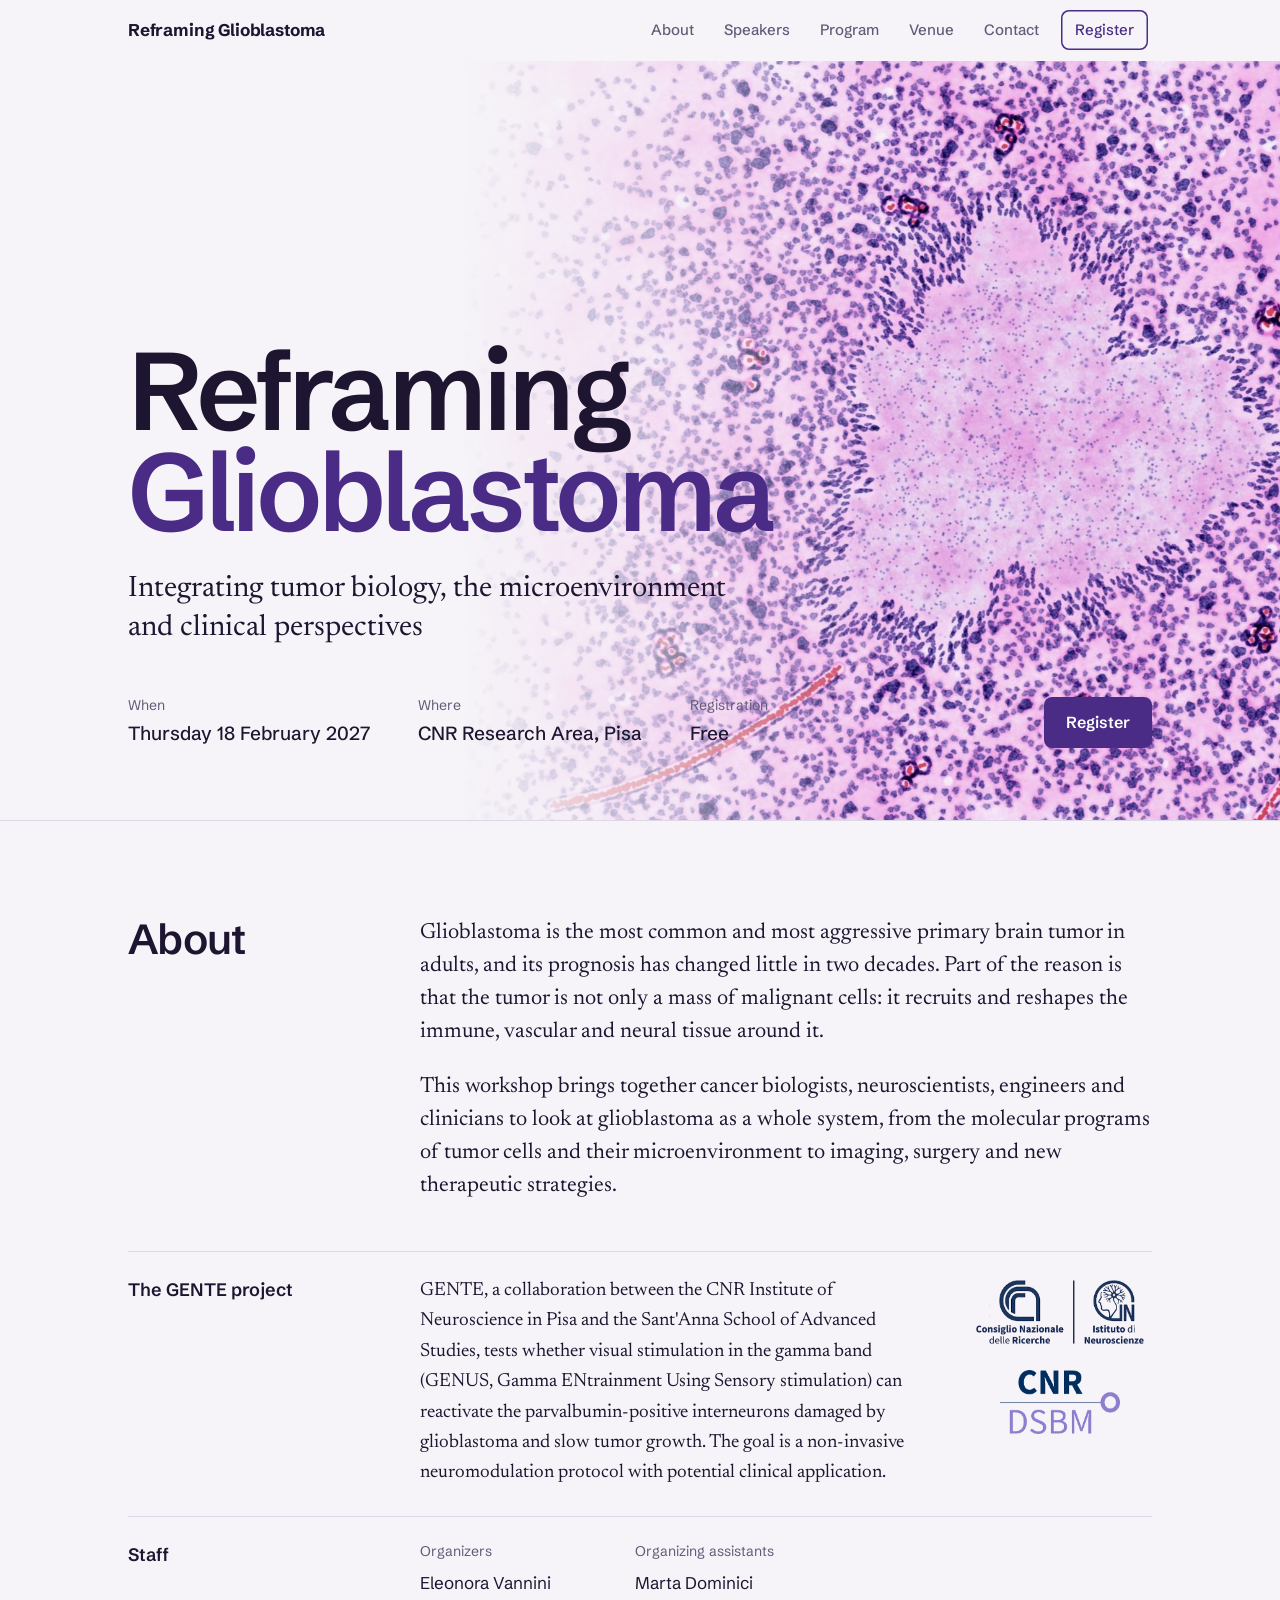
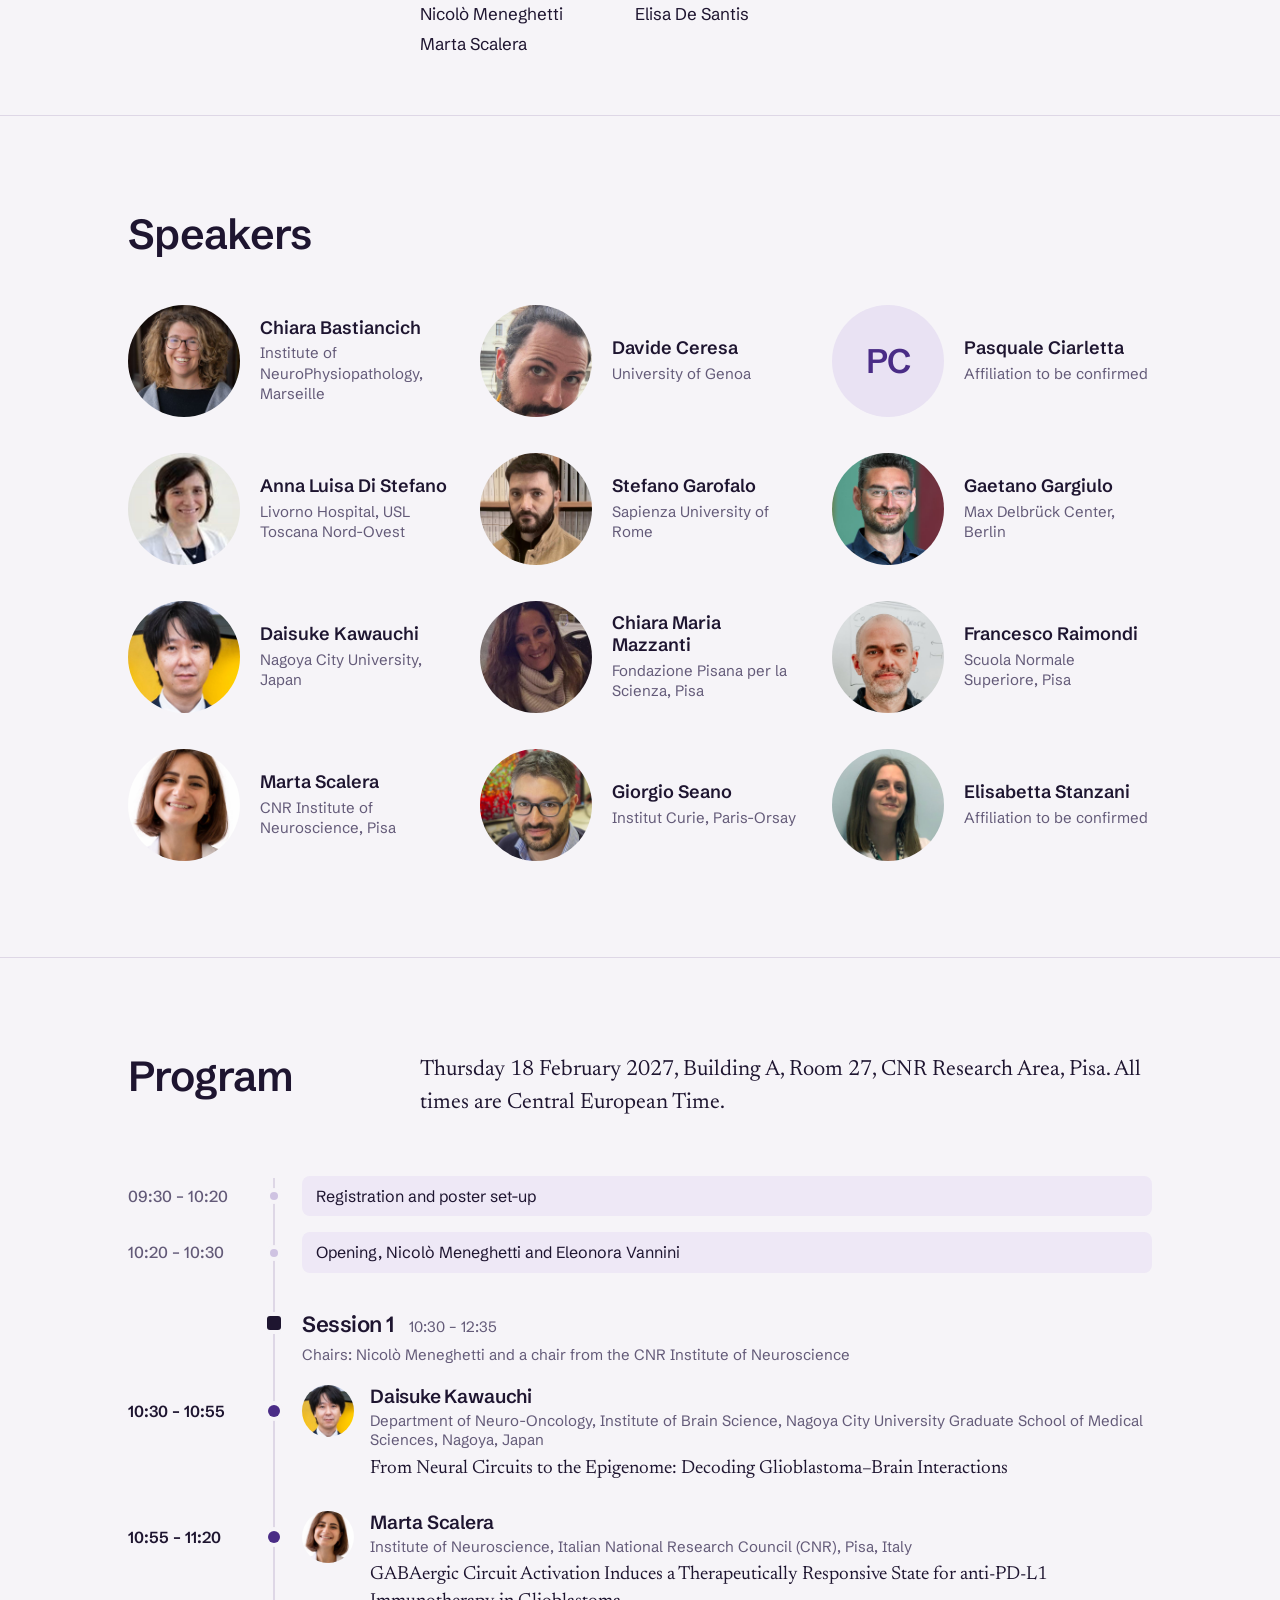
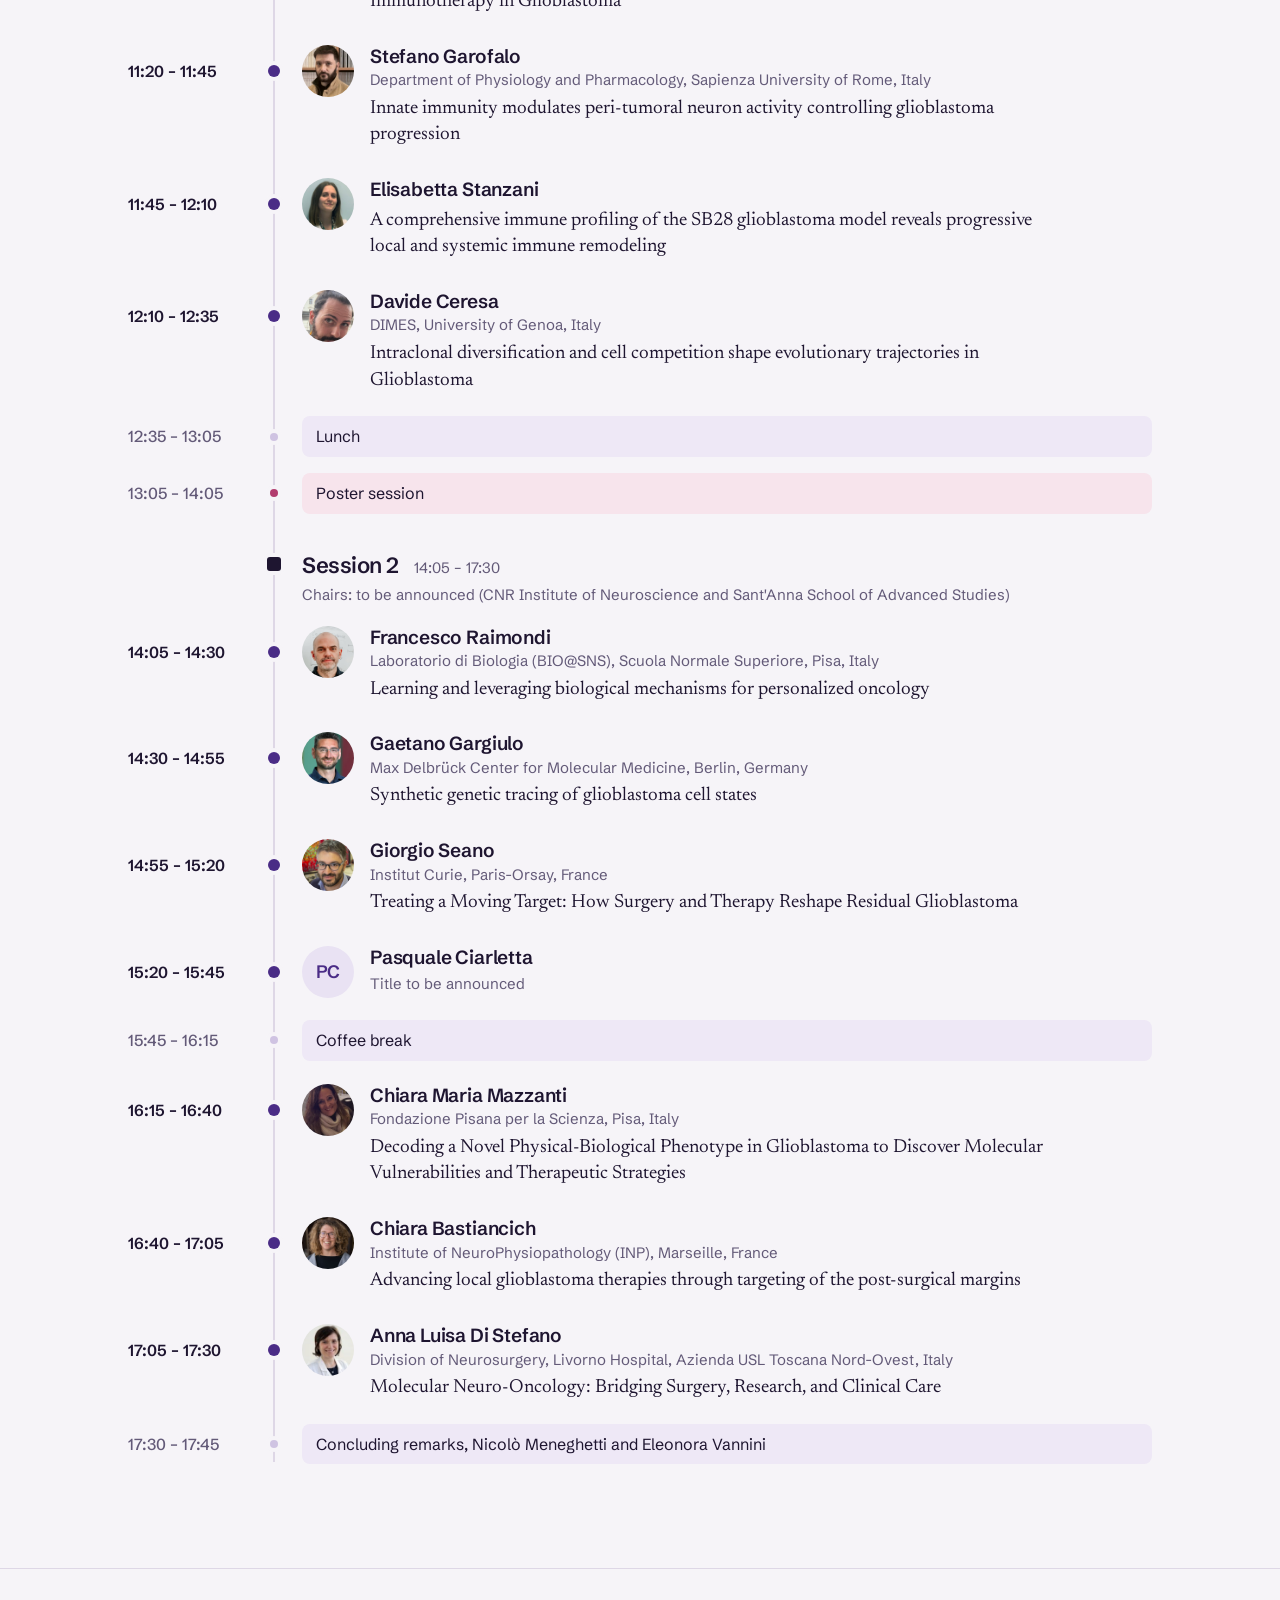
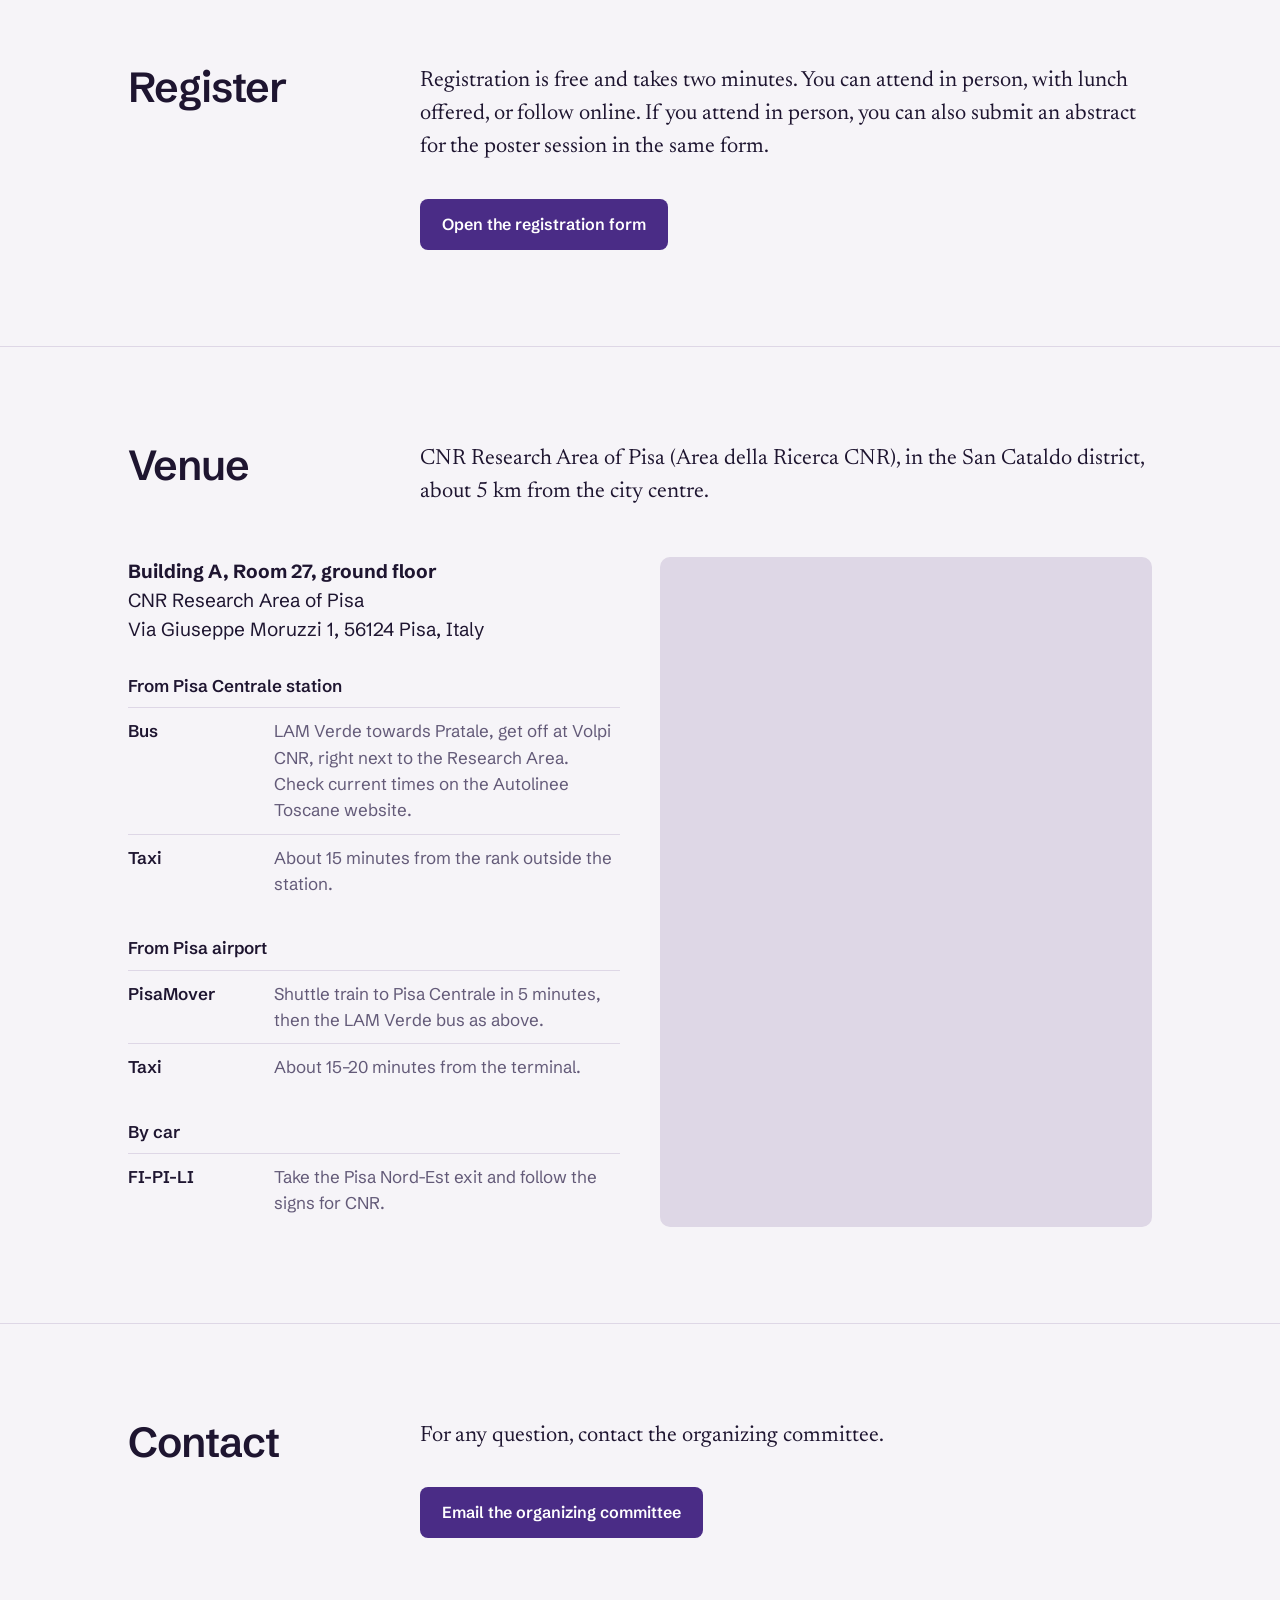
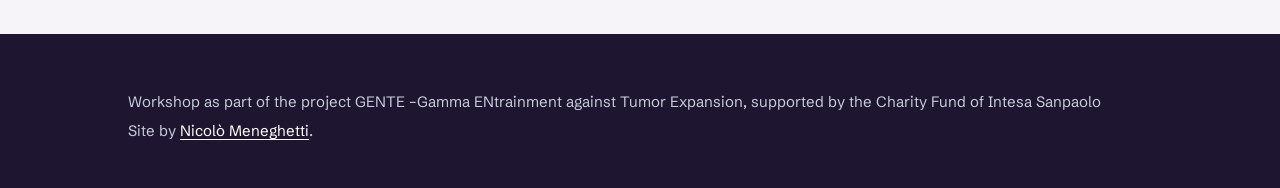
==== commit 0e88b28e: "Add files via upload" ====
--- a/index.html
+++ b/index.html
@@ -136,7 +136,7 @@
   <div class="wrap">
     <div class="section-head">
       <h2>Program</h2>
-      <p class="lede">Thursday 18 February 2027, CNR Research Area, Pisa. All times are Central European Time.</p>
+      <p class="lede">Thursday 18 February 2027, Building A, Room 27, CNR Research Area, Pisa. All times are Central European Time.</p>
     </div>
 
     <ol class="program">
@@ -345,7 +345,7 @@
     </div>
     <div class="venue">
       <div>
-        <address>Via Giuseppe Moruzzi 1<br>56124 Pisa, Italy</address>
+        <address><strong>Building A, Room 27, ground floor</strong><br>CNR Research Area of Pisa<br>Via Giuseppe Moruzzi 1, 56124 Pisa, Italy</address>
 
         <h3>From Pisa Centrale station</h3>
         <ul>
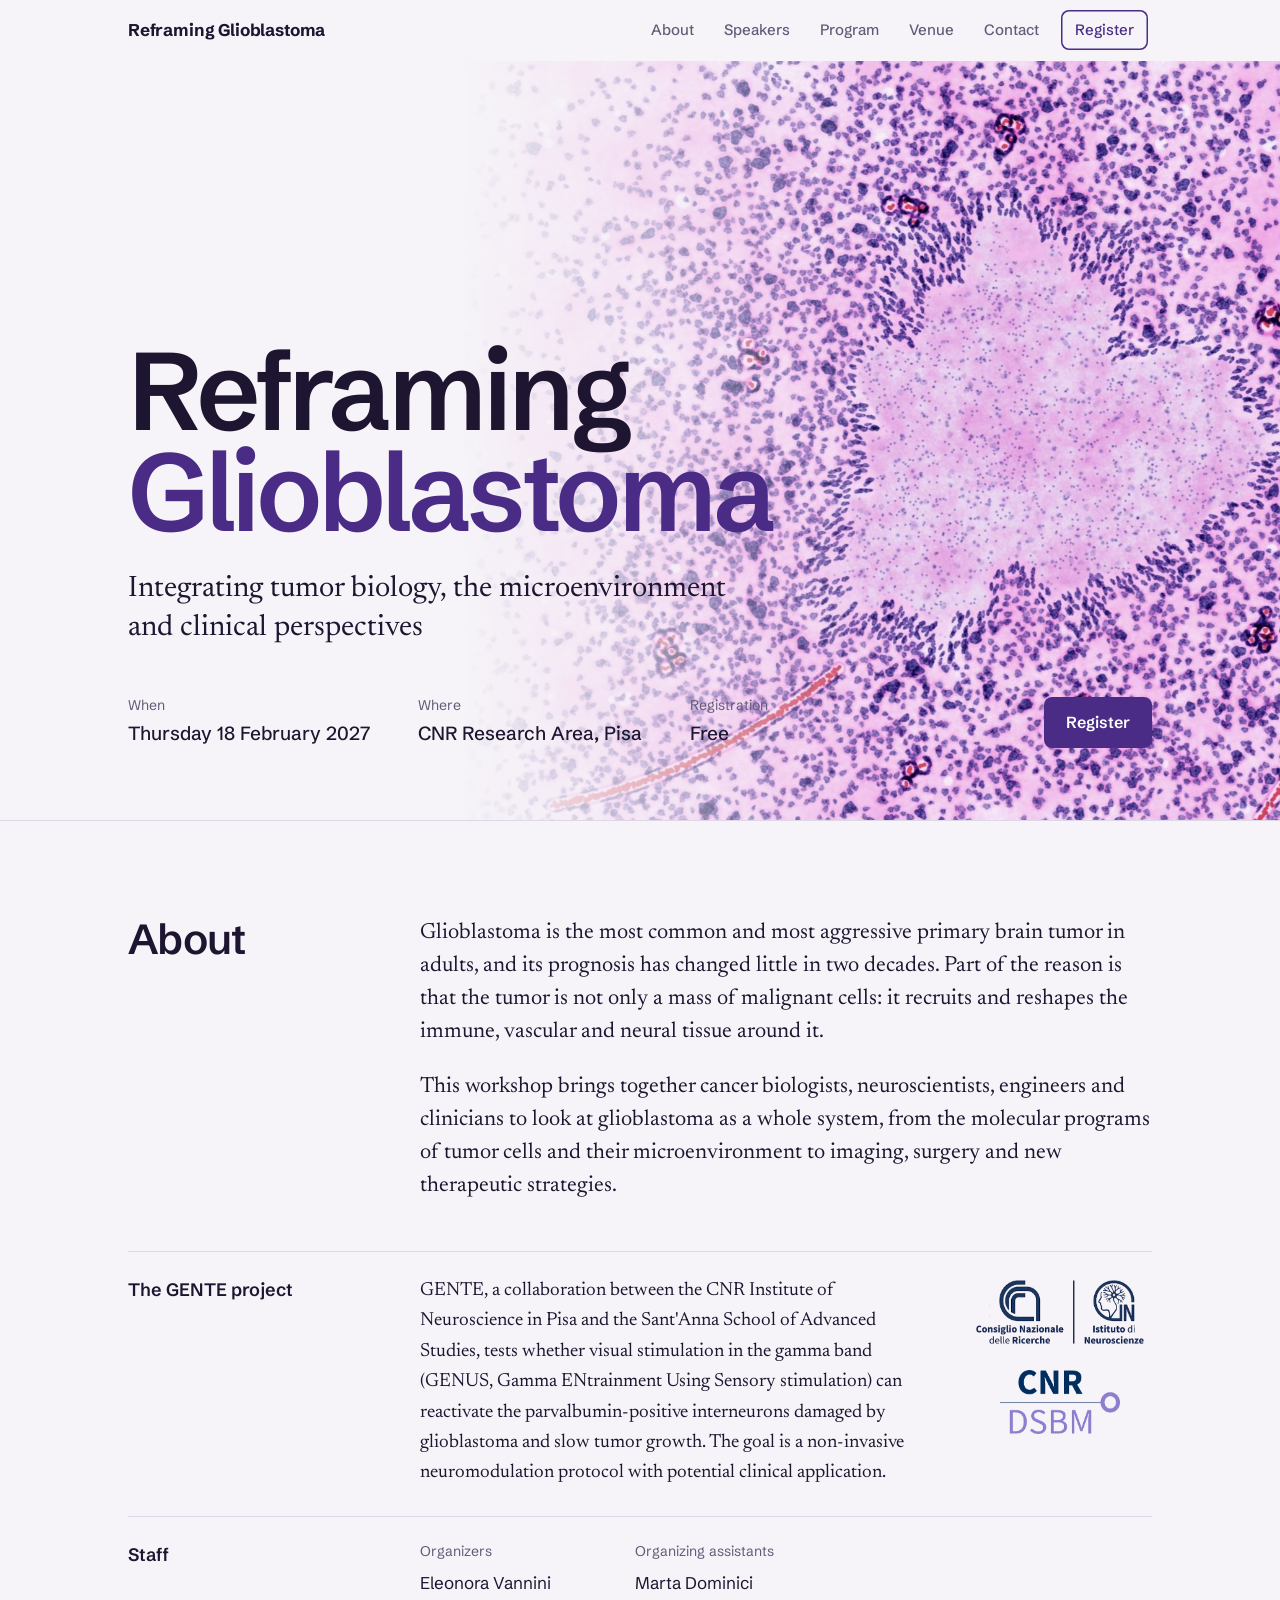
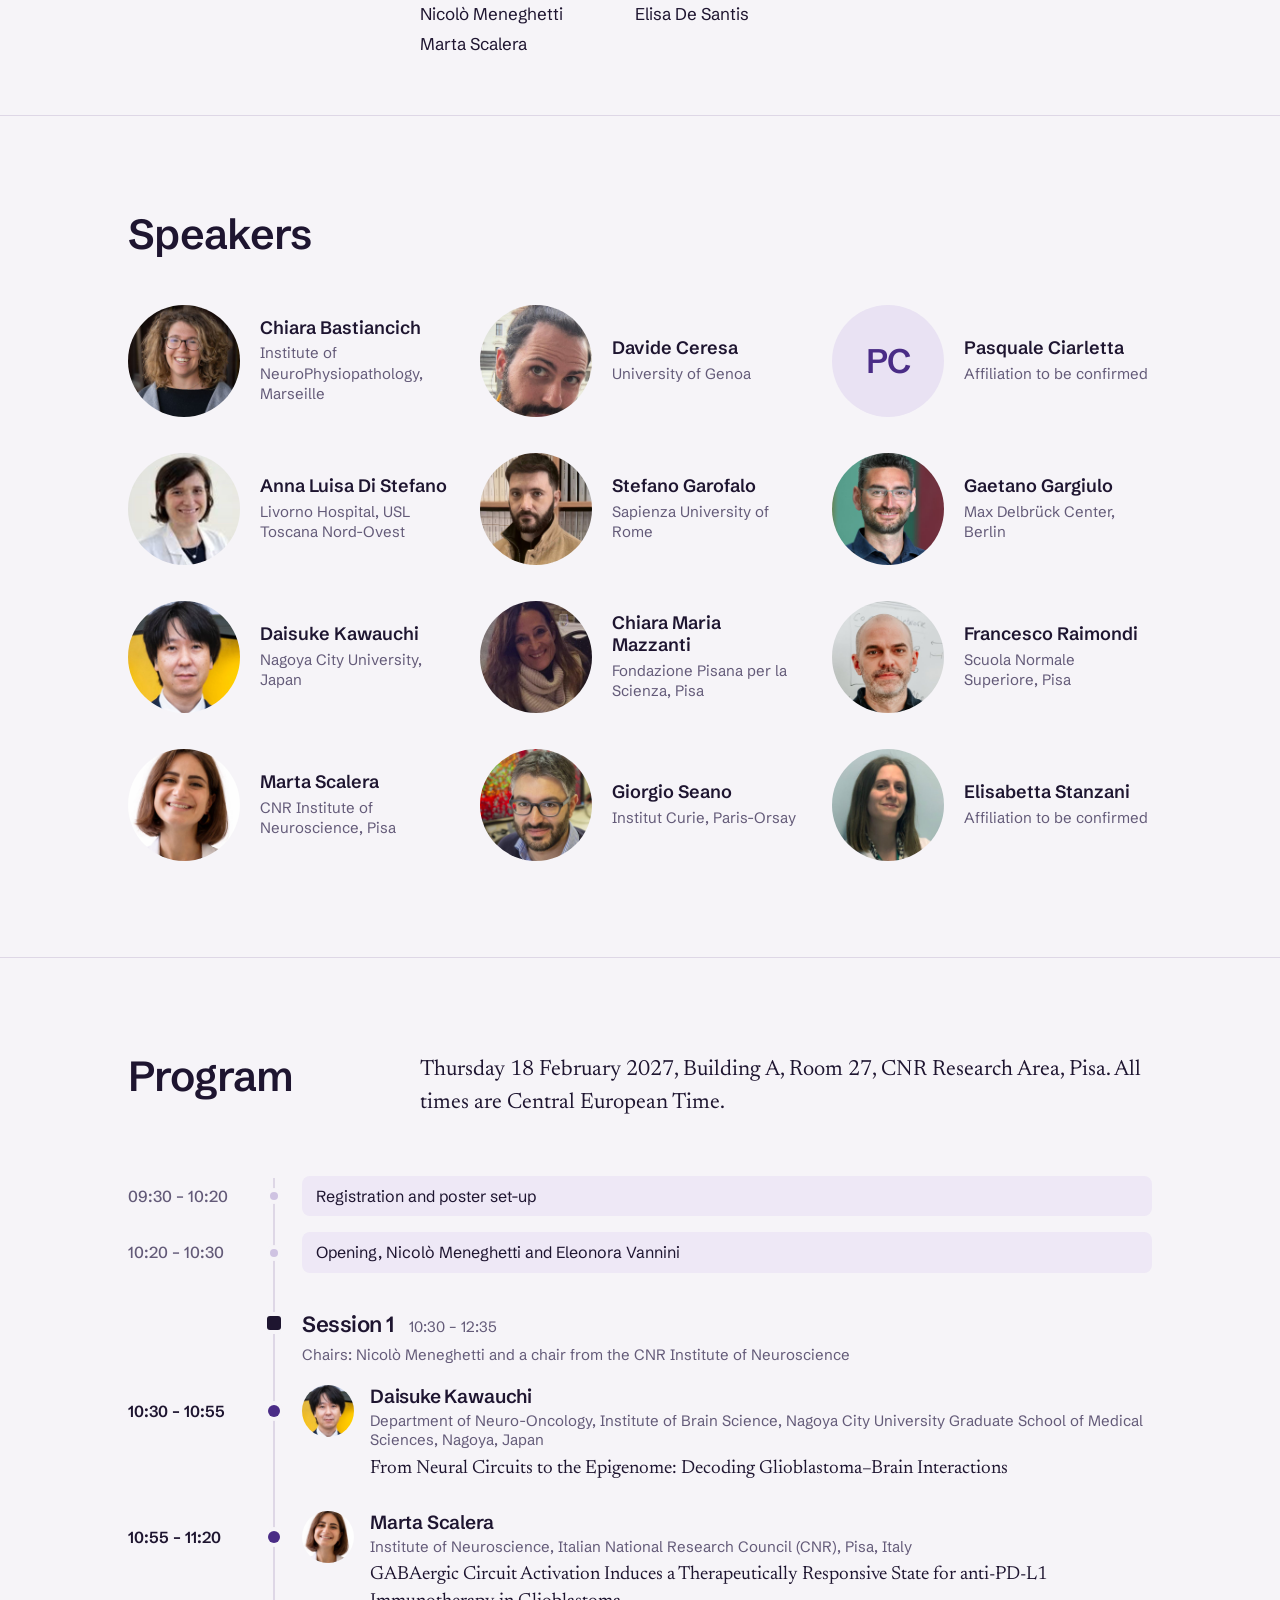
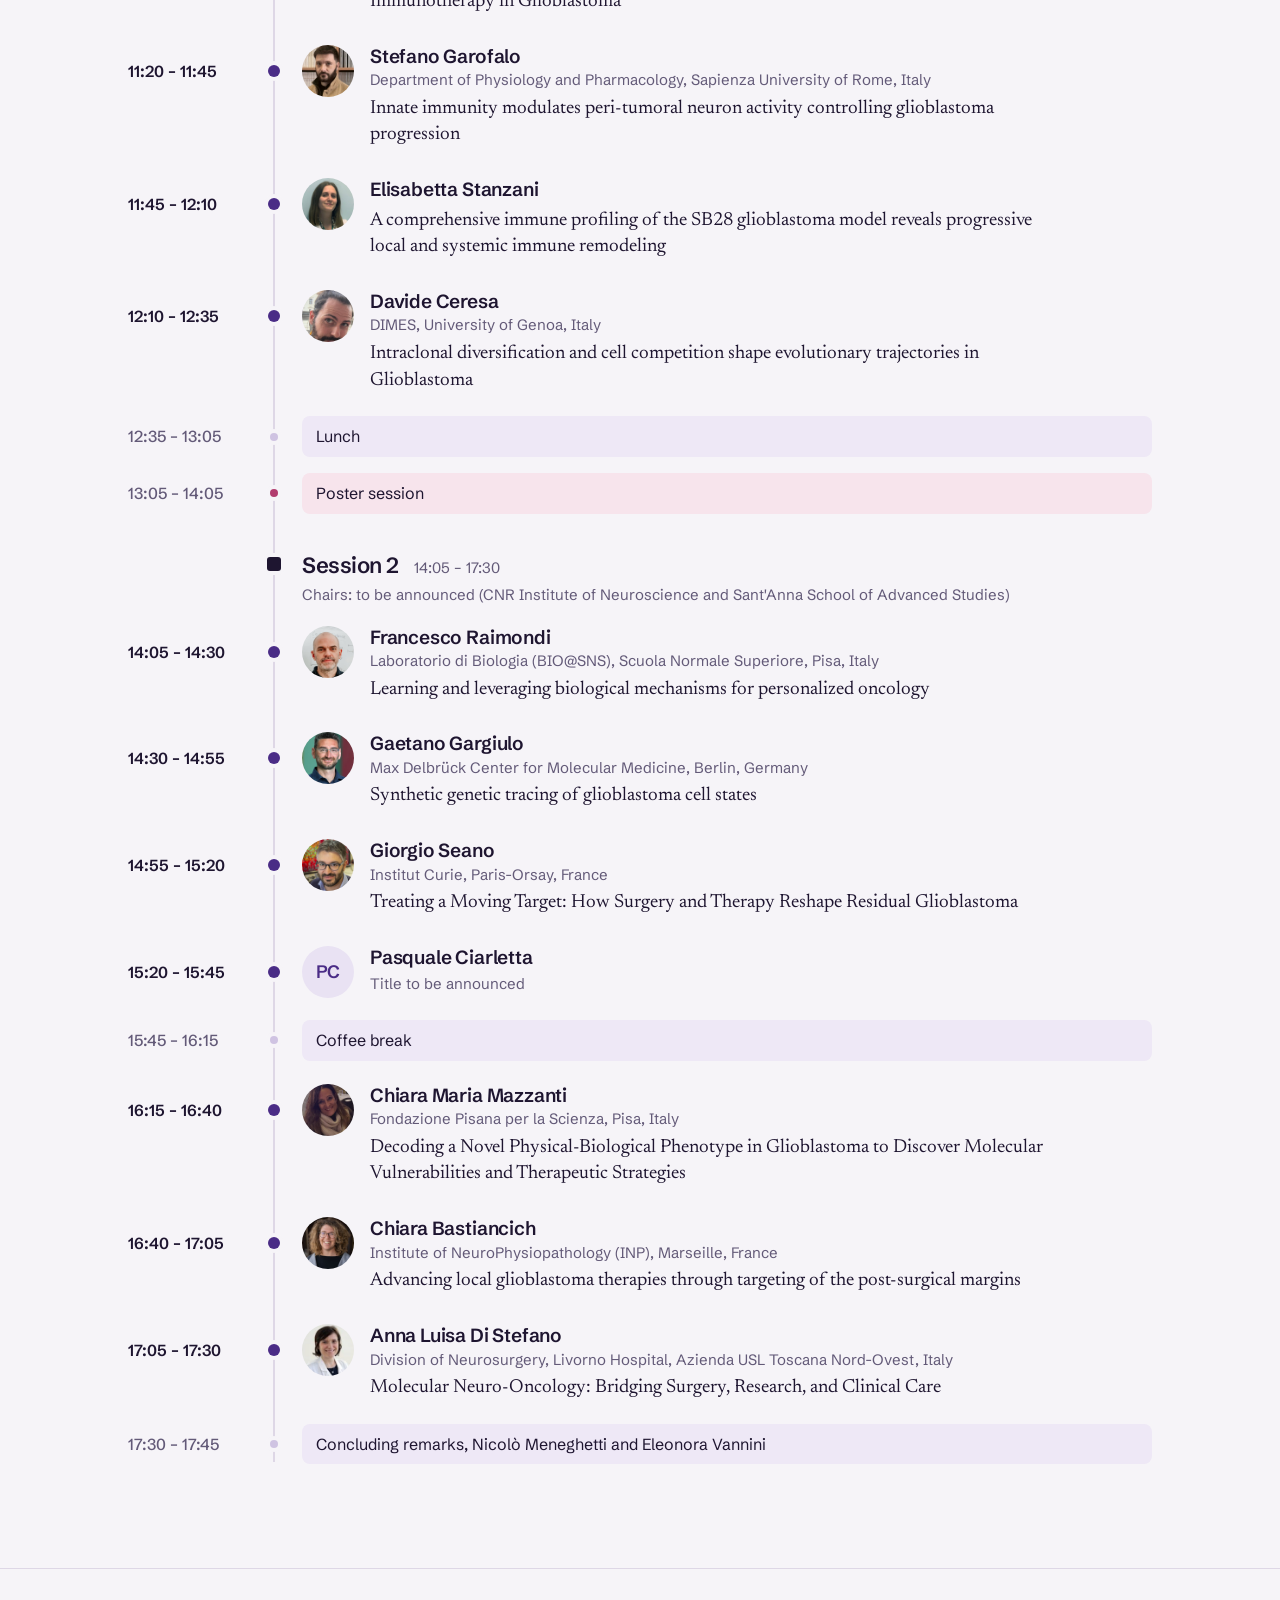
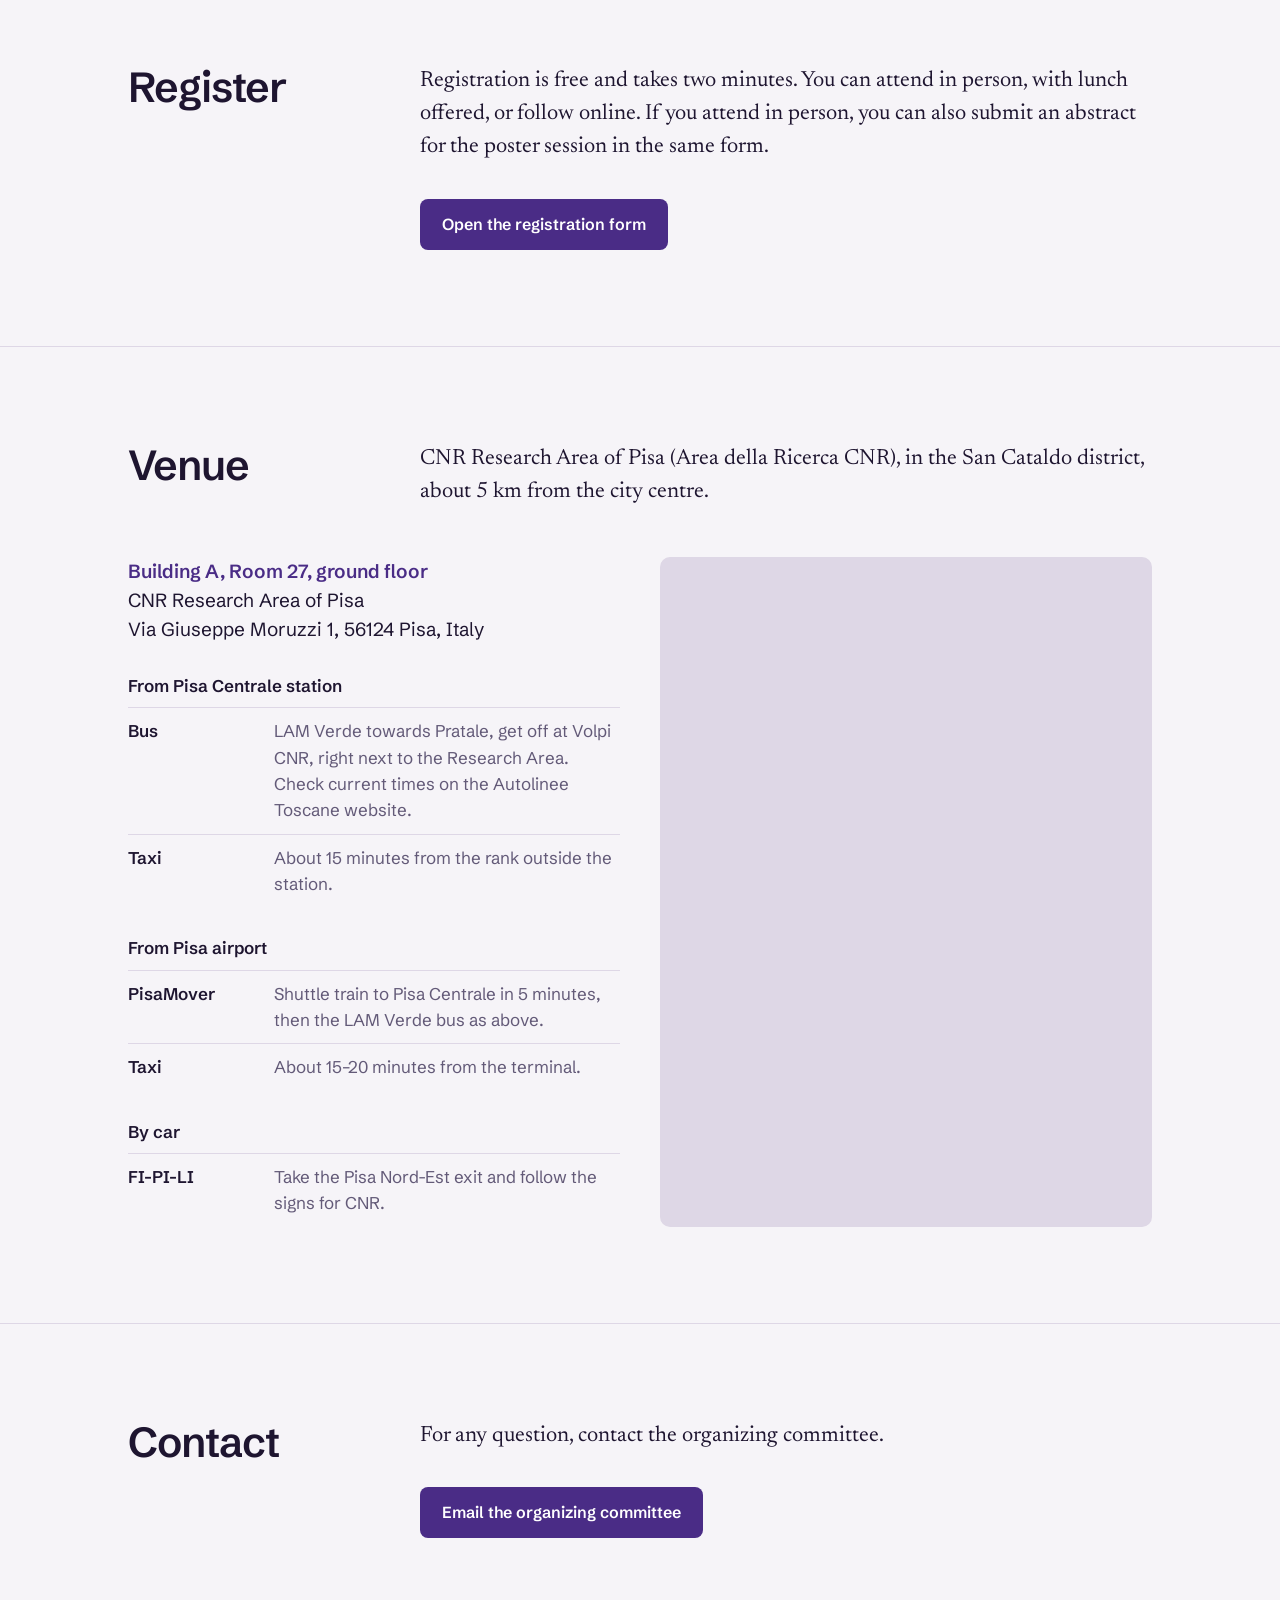
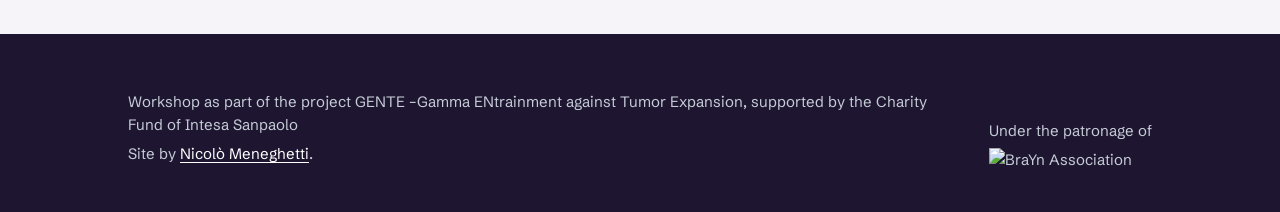
==== commit af38c791: "Add files via upload" ====
--- a/index.html
+++ b/index.html
@@ -12,7 +12,7 @@
   <link rel="icon" type="image/png" href="assets/favicon.png">
 
   <link rel="preload" href="assets/fonts/schibsted-grotesk-latin-wght-normal.woff2" as="font" type="font/woff2" crossorigin>
-  <link rel="stylesheet" href="assets/style.css?v=20261116a">
+  <link rel="stylesheet" href="assets/style.css?v=20261116c">
 </head>
 <body>
 
@@ -395,9 +395,13 @@
       <p>Workshop as part of the project GENTE –Gamma ENtrainment against Tumor Expansion, supported by the Charity Fund of Intesa Sanpaolo</p>
       <p>Site by <a href="https://nicolomeneghetti.github.io/" target="_blank" rel="noopener">Nicolò Meneghetti</a>.</p>
     </div>
+    <div class="patronage">
+      <p>Under the patronage of</p>
+      <img src="assets/logos/brayn.png" alt="BraYn Association">
+    </div>
   </div>
 </footer>
 
-<script src="assets/site.js?v=20261116a"></script>
+<script src="assets/site.js?v=20261116c"></script>
 </body>
 </html>
--- a/assets/style.css
+++ b/assets/style.css
@@ -532,3 +532,4 @@
 @media (max-width: 640px) { .staff { grid-template-columns: 1fr; gap: 20px; } }
 .abstract .field + .field { margin-top: 20px; }
 .field textarea#posterAffiliations { min-height: 96px; font-family: var(--sans); font-size: 16px; }
+.venue address strong { font-weight: 600; color: var(--indigo); }
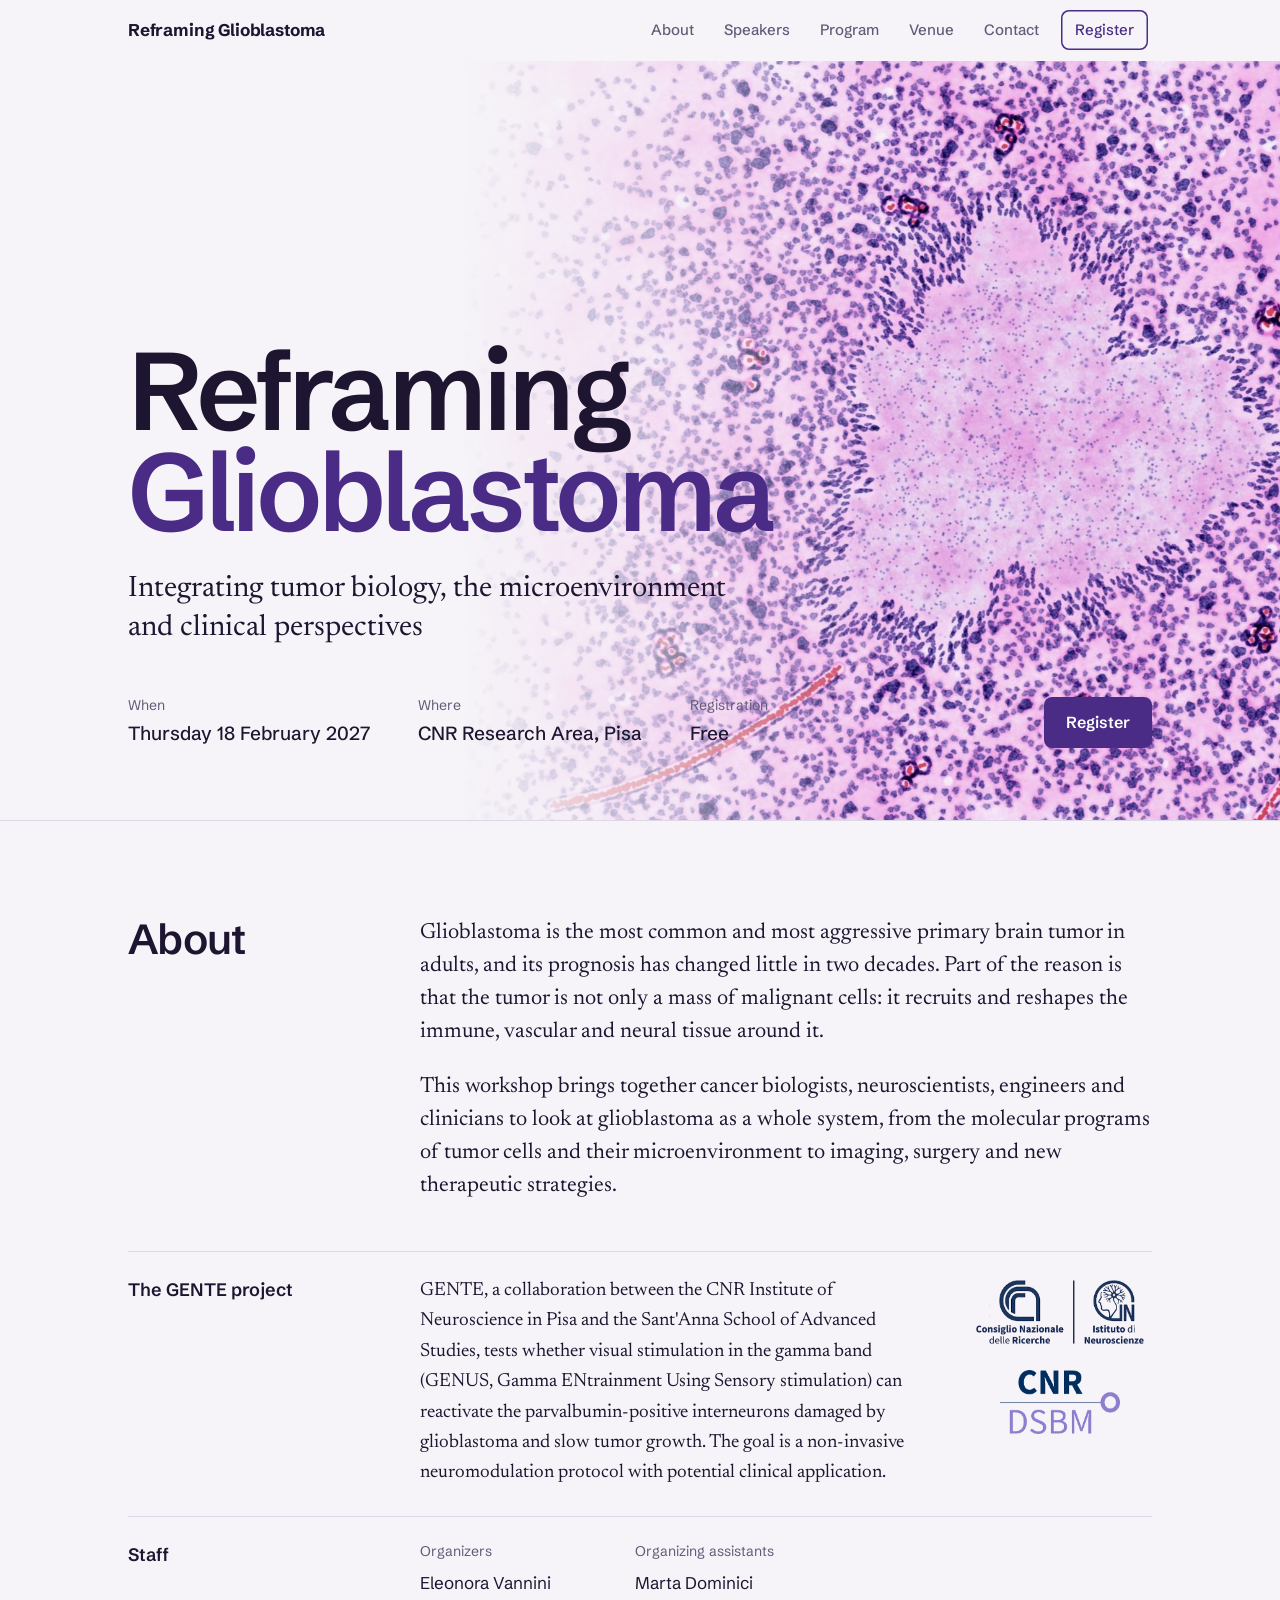
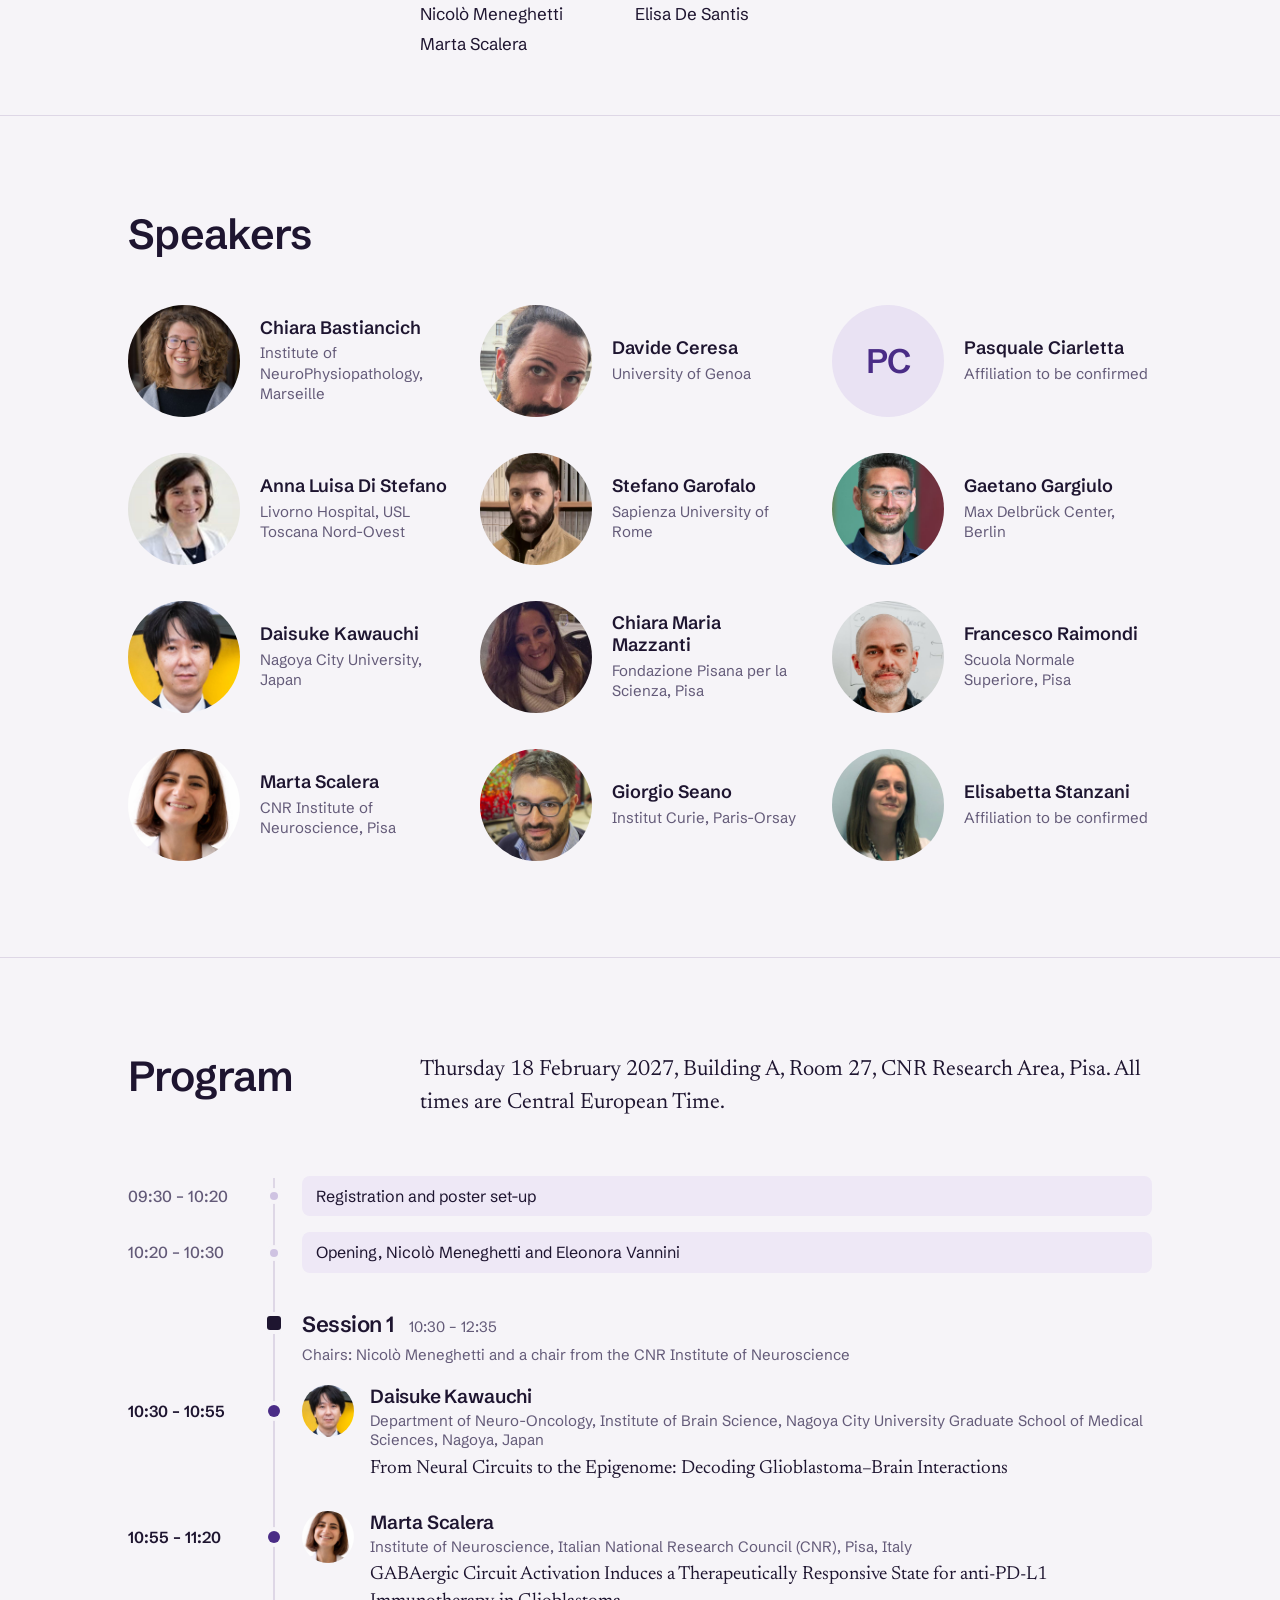
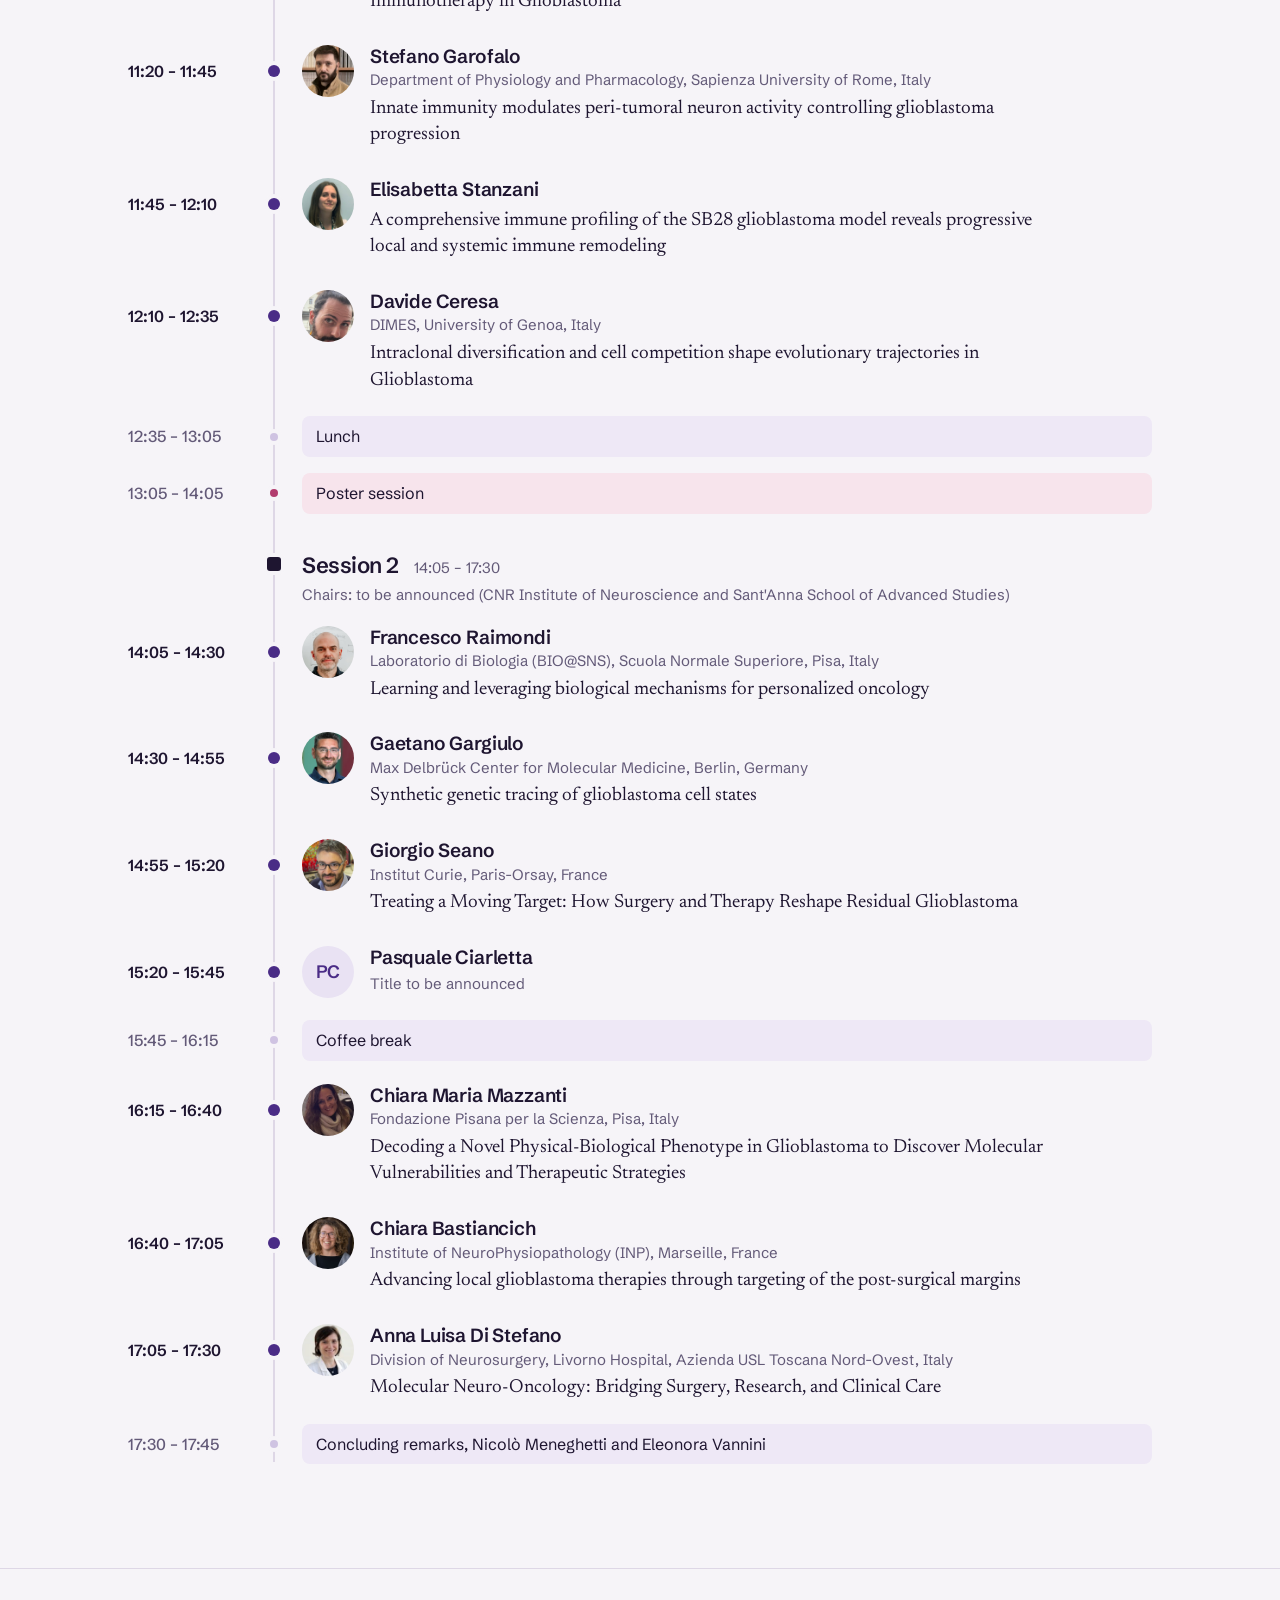
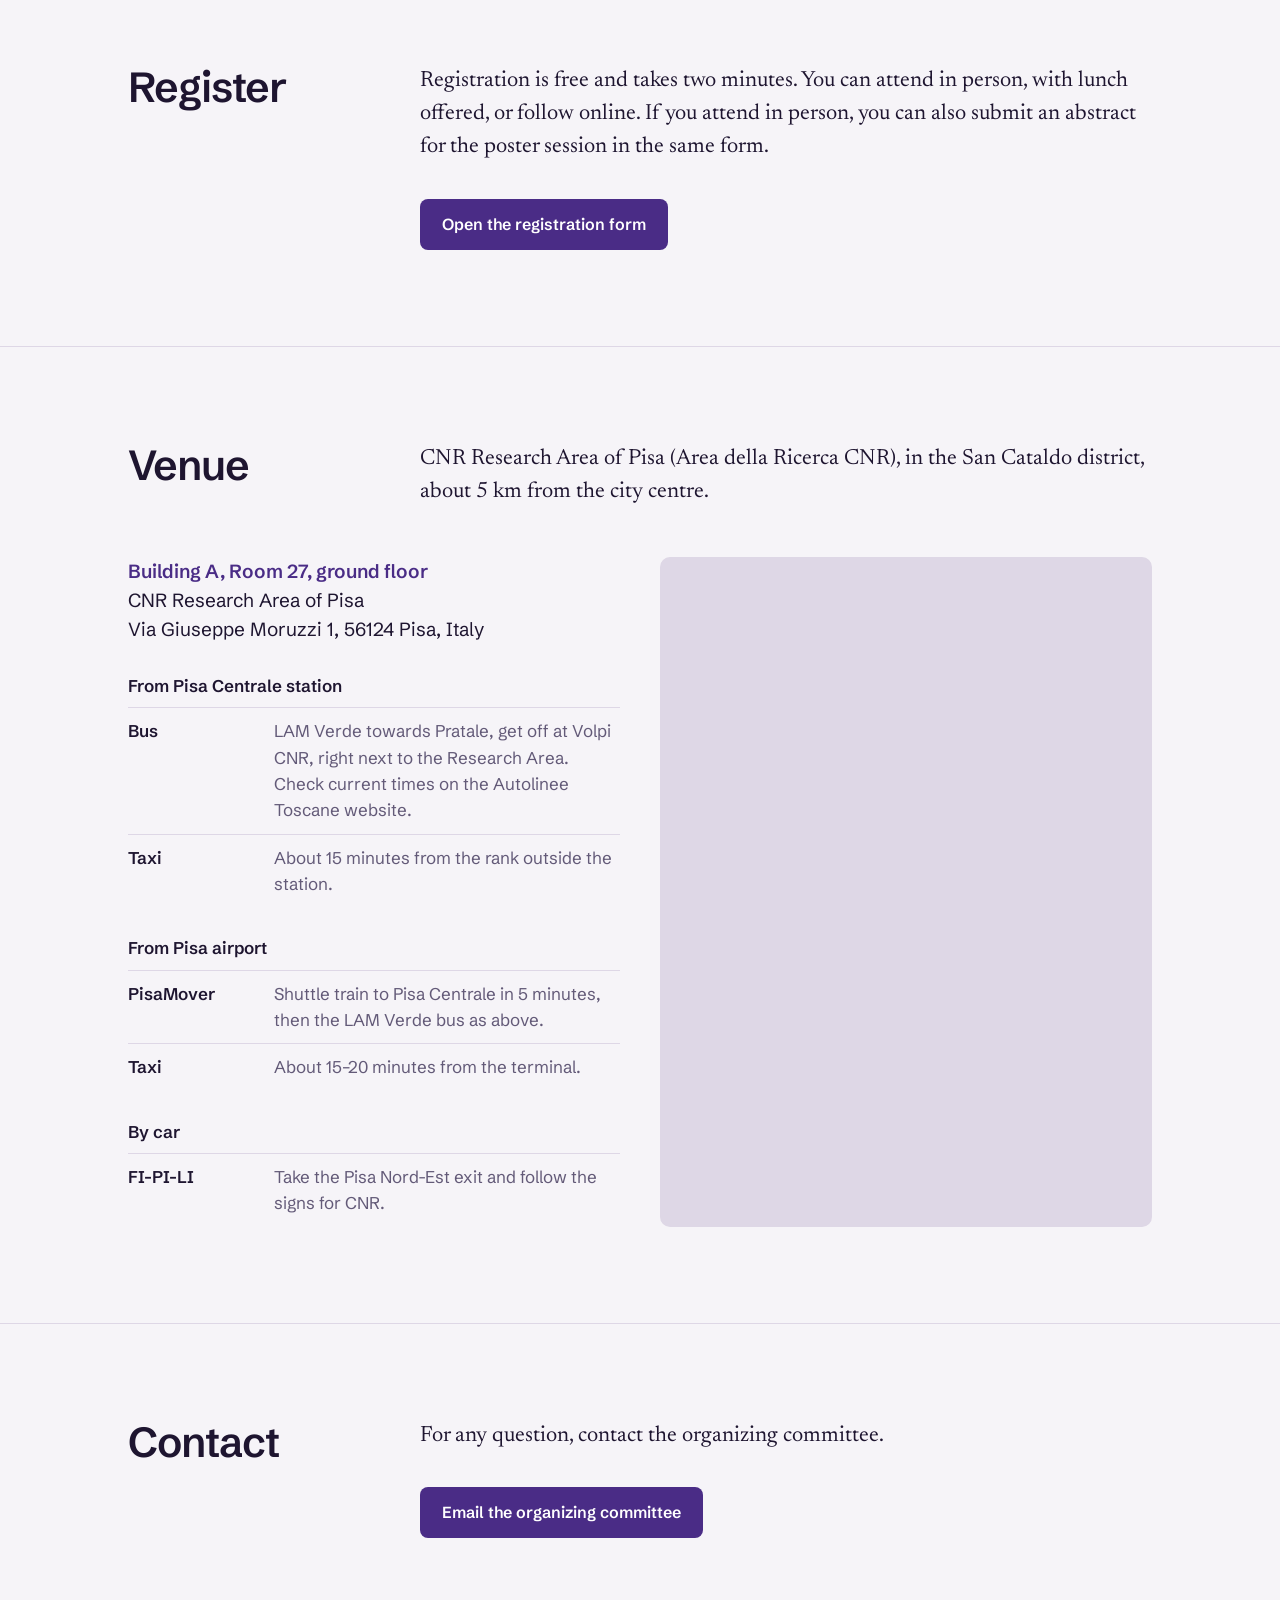
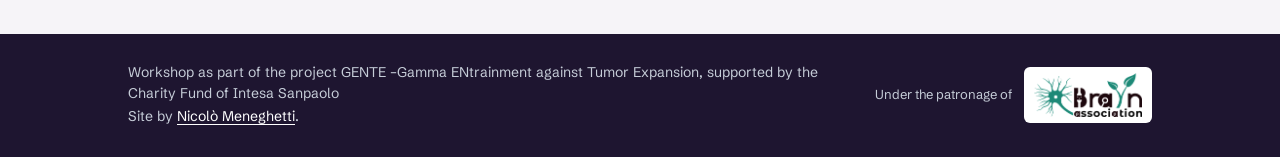
==== commit 621e05cc: "Add files via upload" ====
--- a/index.html
+++ b/index.html
@@ -12,7 +12,7 @@
   <link rel="icon" type="image/png" href="assets/favicon.png">
 
   <link rel="preload" href="assets/fonts/schibsted-grotesk-latin-wght-normal.woff2" as="font" type="font/woff2" crossorigin>
-  <link rel="stylesheet" href="assets/style.css?v=20261116c">
+  <link rel="stylesheet" href="assets/style.css?v=20261116d">
 </head>
 <body>
 
@@ -402,6 +402,6 @@
   </div>
 </footer>
 
-<script src="assets/site.js?v=20261116c"></script>
+<script src="assets/site.js?v=20261116d"></script>
 </body>
 </html>
--- a/assets/style.css
+++ b/assets/style.css
@@ -533,3 +533,17 @@
 .abstract .field + .field { margin-top: 20px; }
 .field textarea#posterAffiliations { min-height: 96px; font-family: var(--sans); font-size: 16px; }
 .venue address strong { font-weight: 600; color: var(--indigo); }
+
+/* ---------- Footer: patronage ---------- */
+.patronage { display: flex; flex-direction: column; align-items: flex-start; gap: 10px; }
+.patronage p { margin: 0; font-size: 14px; color: #C6CDD8; }
+.patronage img { height: 64px; width: auto; background: var(--white); padding: 10px 14px; border-radius: 8px; box-sizing: content-box; }
+
+/* ---------- Compact footer ---------- */
+footer { padding: 28px 0; }
+.foot { align-items: center; gap: 16px 40px; }
+.foot p { margin: 0 0 2px; font-size: 14px; line-height: 1.5; }
+.patronage { flex-direction: row; align-items: center; gap: 12px; }
+.patronage p { white-space: nowrap; font-size: 13px; }
+.patronage img { height: 44px; padding: 6px 10px; border-radius: 6px; }
+@media (max-width: 900px) { .patronage { margin-top: 4px; } }
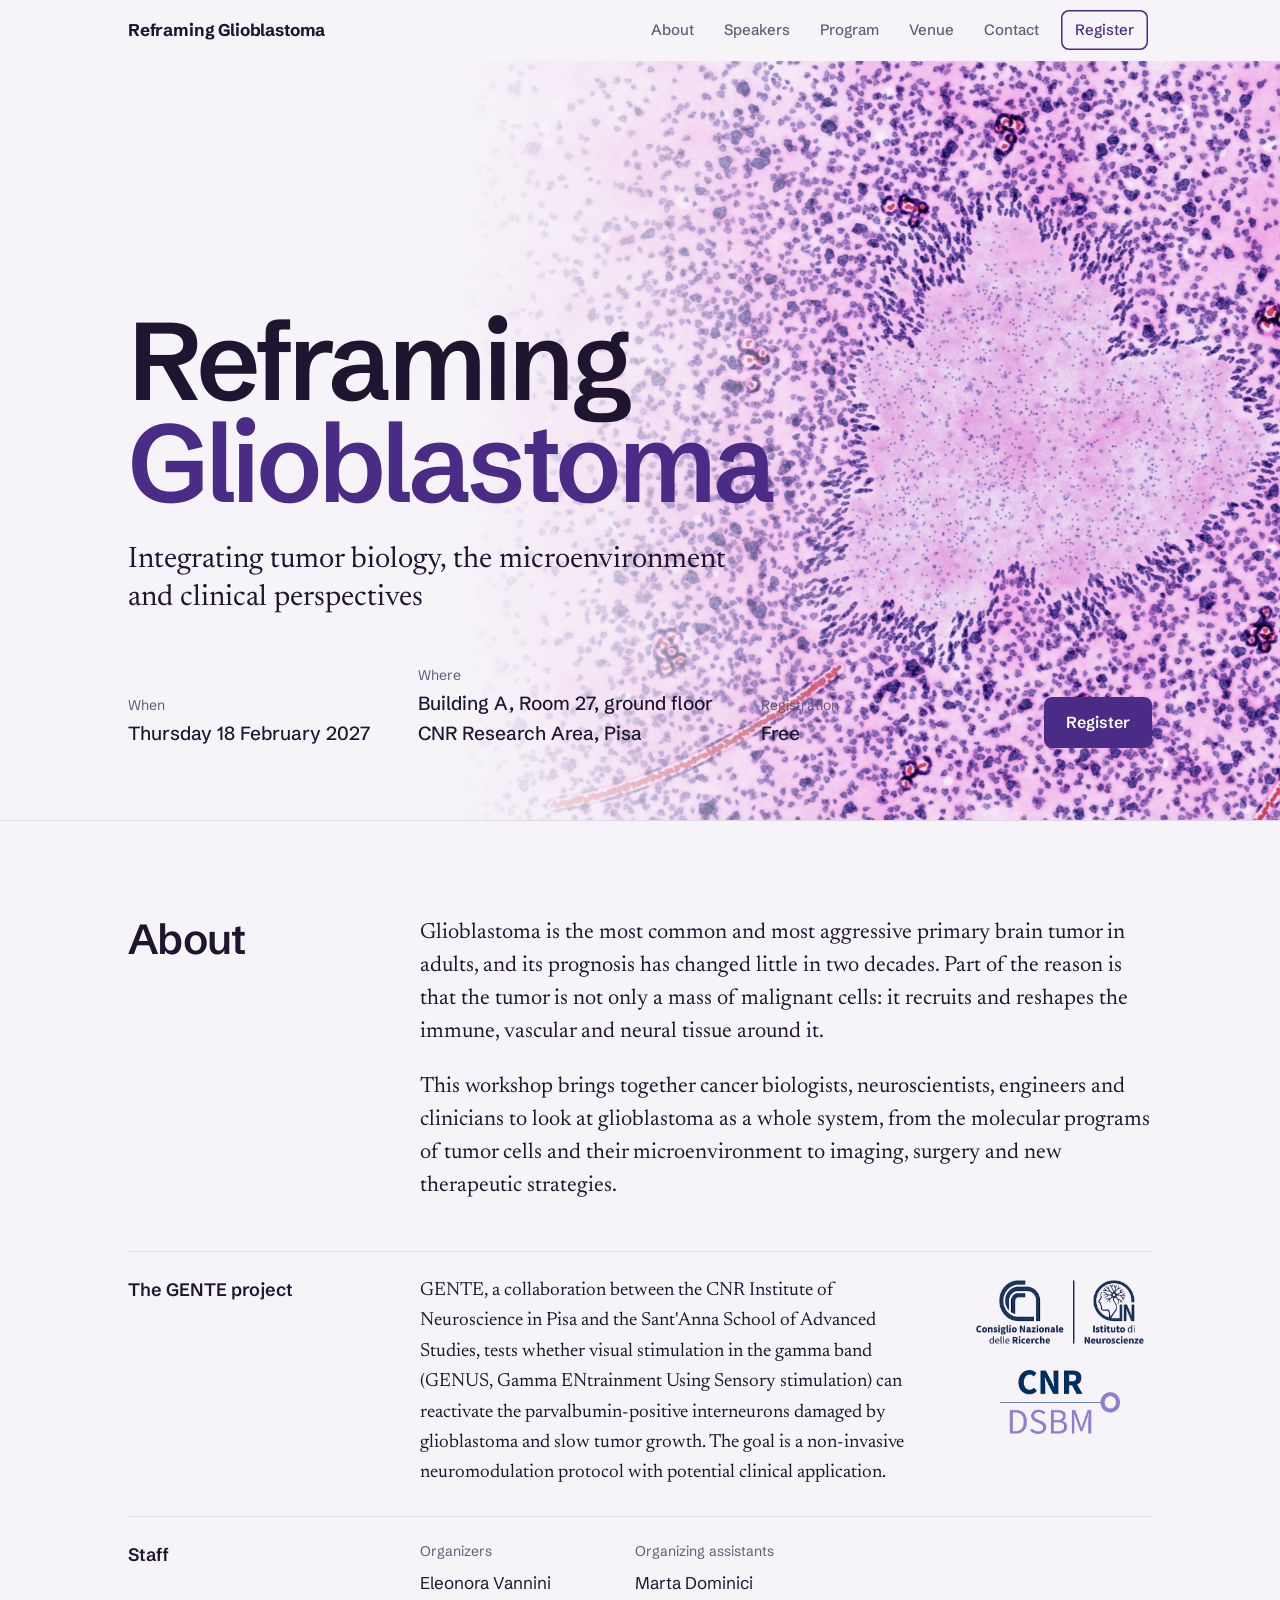
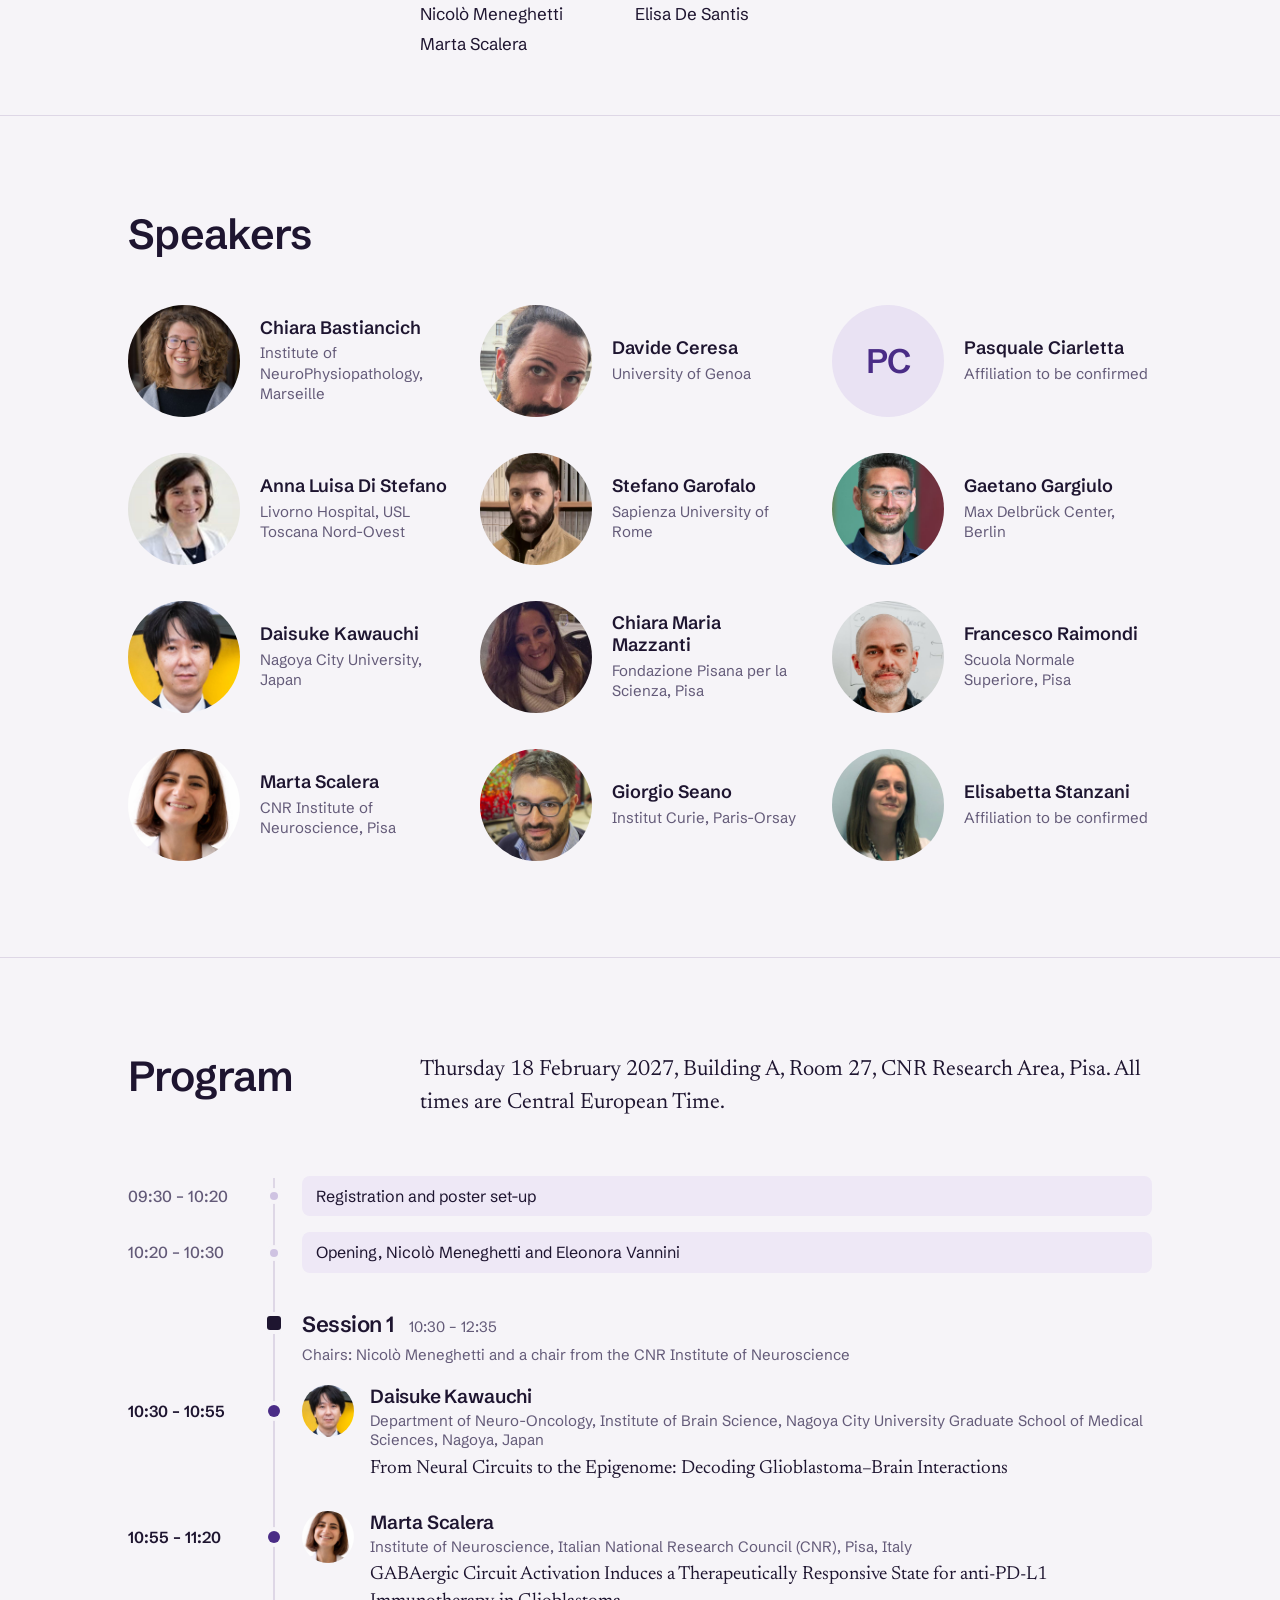
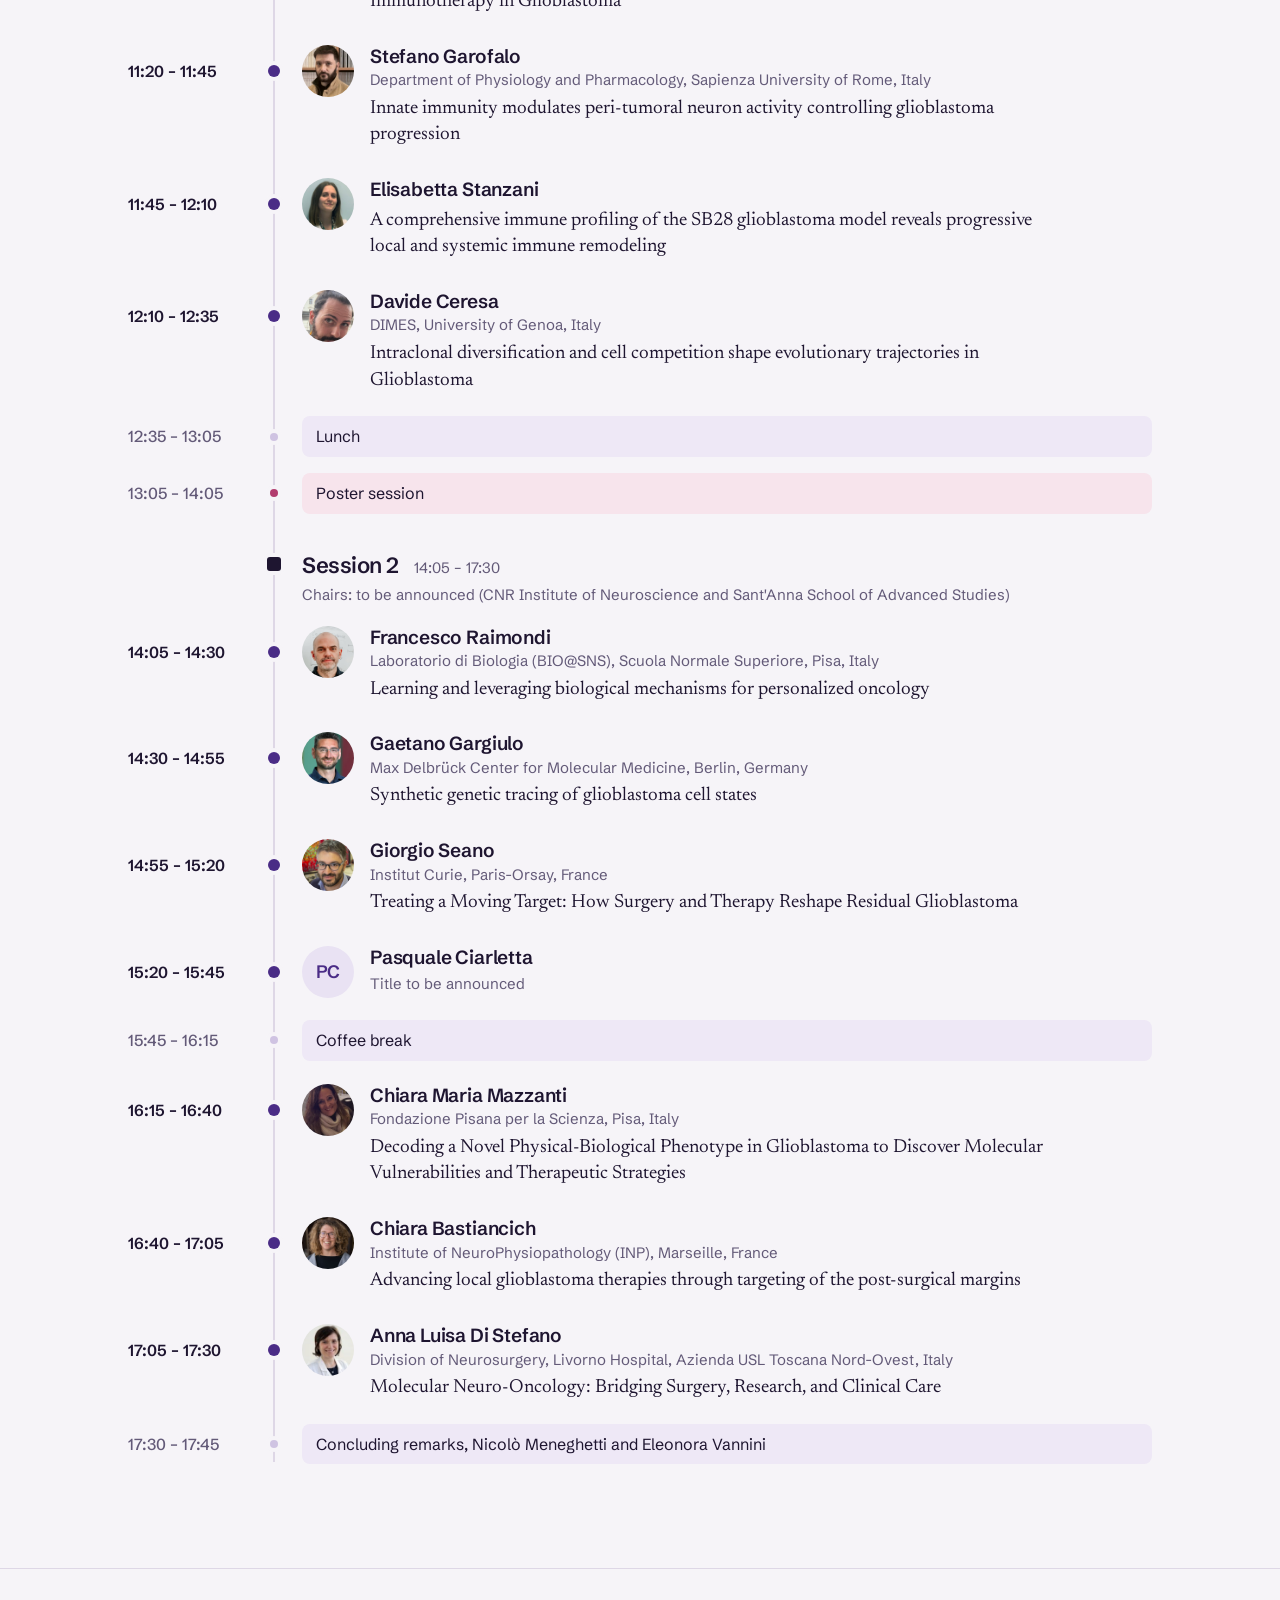
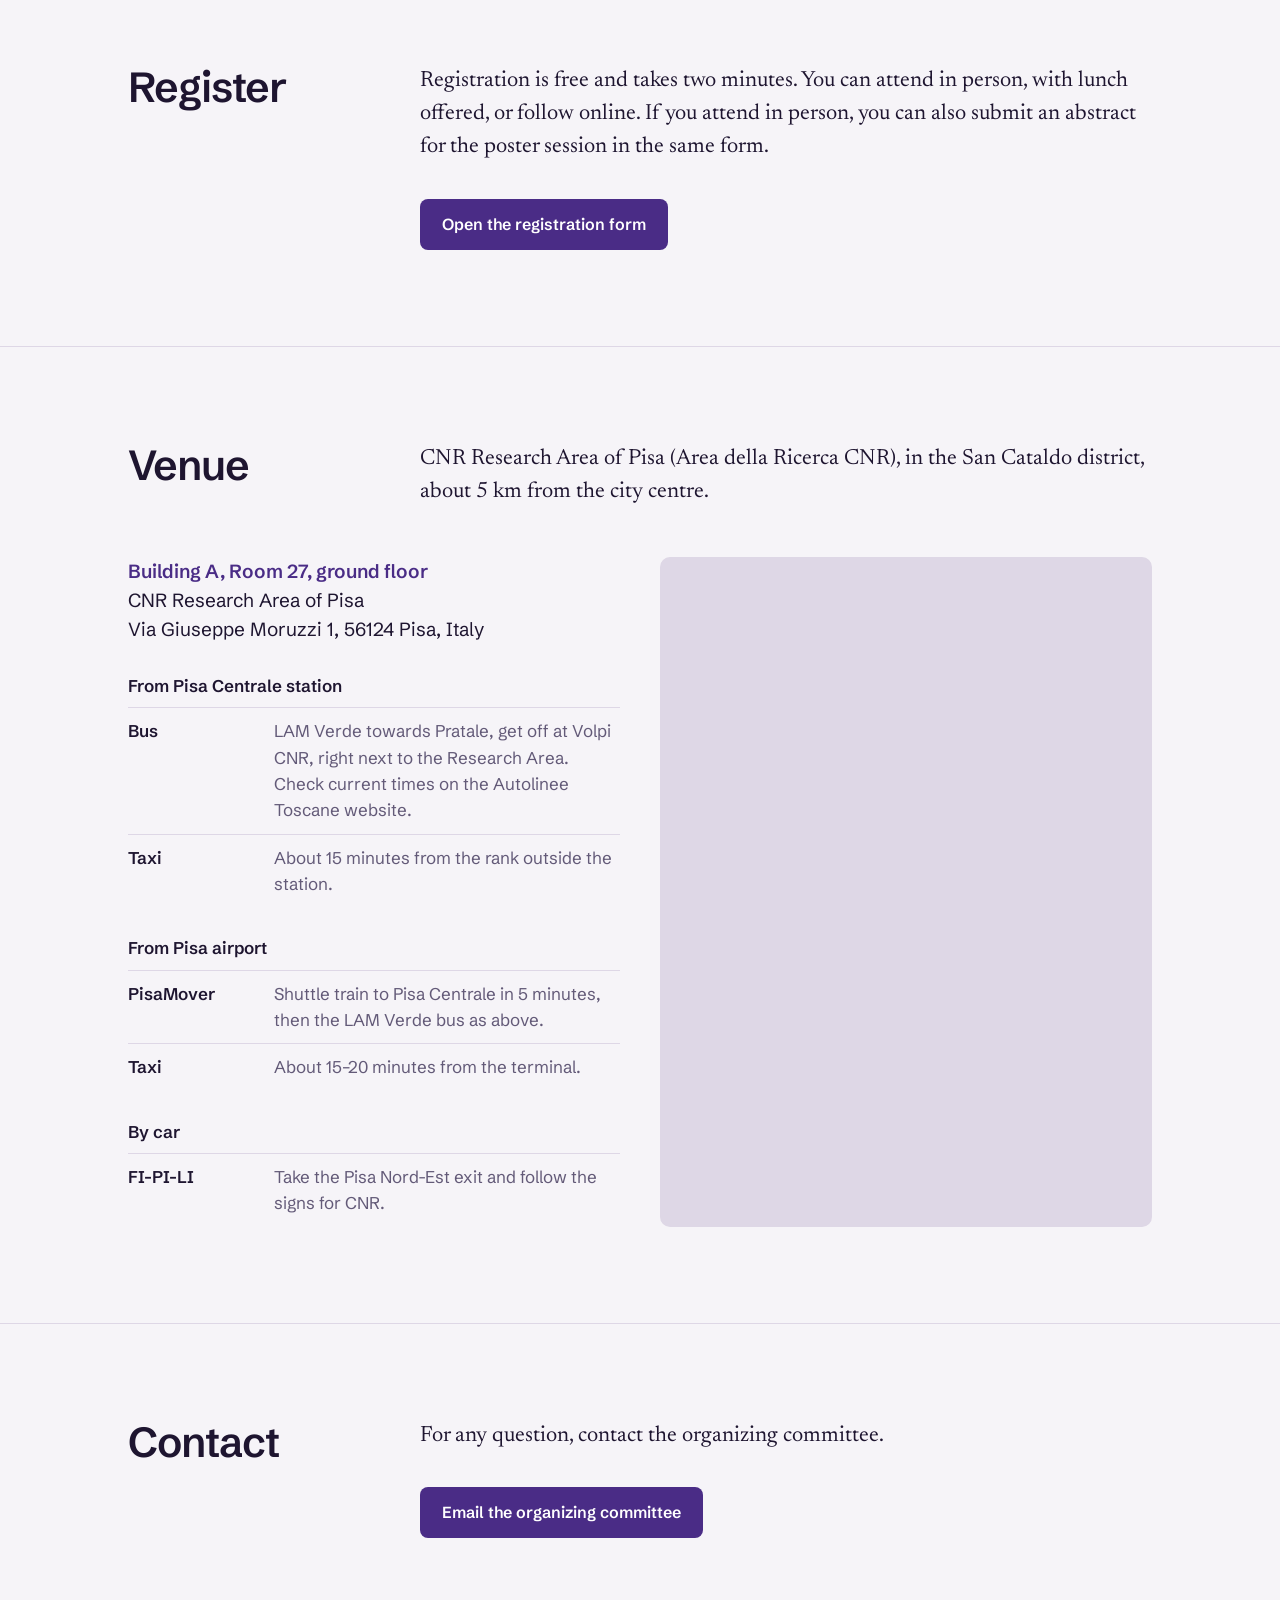
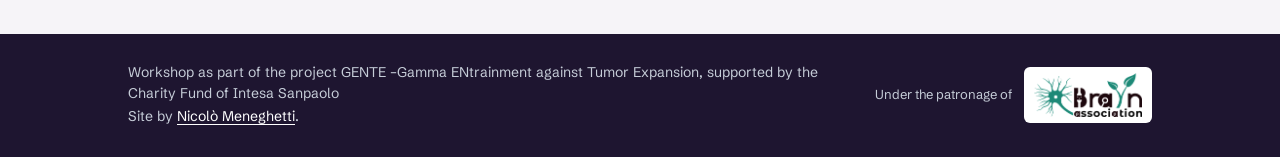
==== commit 5754a75a: "Add files via upload" ====
--- a/index.html
+++ b/index.html
@@ -12,7 +12,7 @@
   <link rel="icon" type="image/png" href="assets/favicon.png">
 
   <link rel="preload" href="assets/fonts/schibsted-grotesk-latin-wght-normal.woff2" as="font" type="font/woff2" crossorigin>
-  <link rel="stylesheet" href="assets/style.css?v=20261116d">
+  <link rel="stylesheet" href="assets/style.css?v=20261117a">
 </head>
 <body>
 
@@ -40,7 +40,7 @@
     <p class="sub">Integrating tumor biology, the microenvironment and clinical perspectives</p>
     <dl class="facts">
       <div><dt>When</dt><dd>Thursday 18 February 2027</dd></div>
-      <div><dt>Where</dt><dd>CNR Research Area, Pisa</dd></div>
+      <div><dt>Where</dt><dd>Building A, Room 27, ground floor<br>CNR Research Area, Pisa</dd></div>
       <div><dt>Registration</dt><dd>Free</dd></div>
       <a class="btn" href="registration/">Register</a>
     </dl>
@@ -397,11 +397,11 @@
     </div>
     <div class="patronage">
       <p>Under the patronage of</p>
-      <img src="assets/logos/brayn.png" alt="BraYn Association">
+      <a href="https://www.braynassociation.com/" target="_blank" rel="noopener"><img src="assets/logos/brayn.png" alt="BraYn Association website"></a>
     </div>
   </div>
 </footer>
 
-<script src="assets/site.js?v=20261116d"></script>
+<script src="assets/site.js?v=20261117a"></script>
 </body>
 </html>
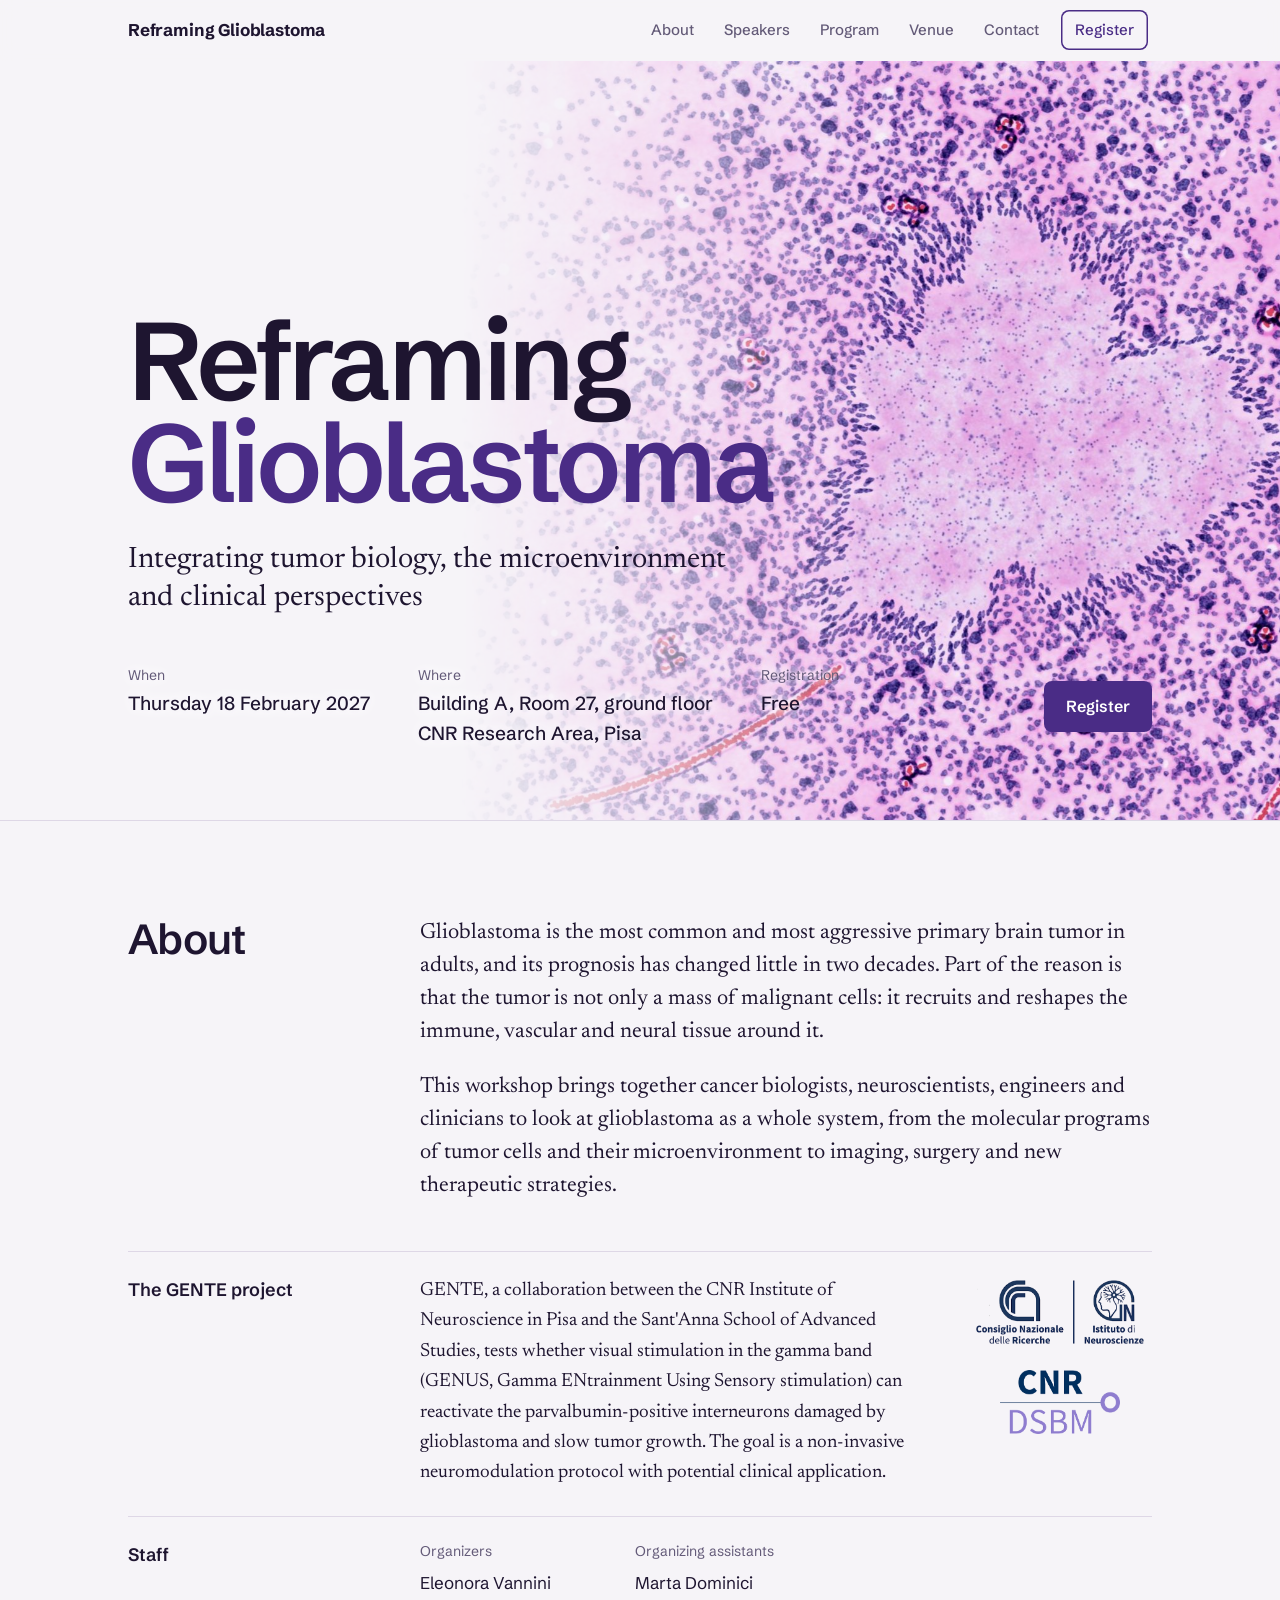
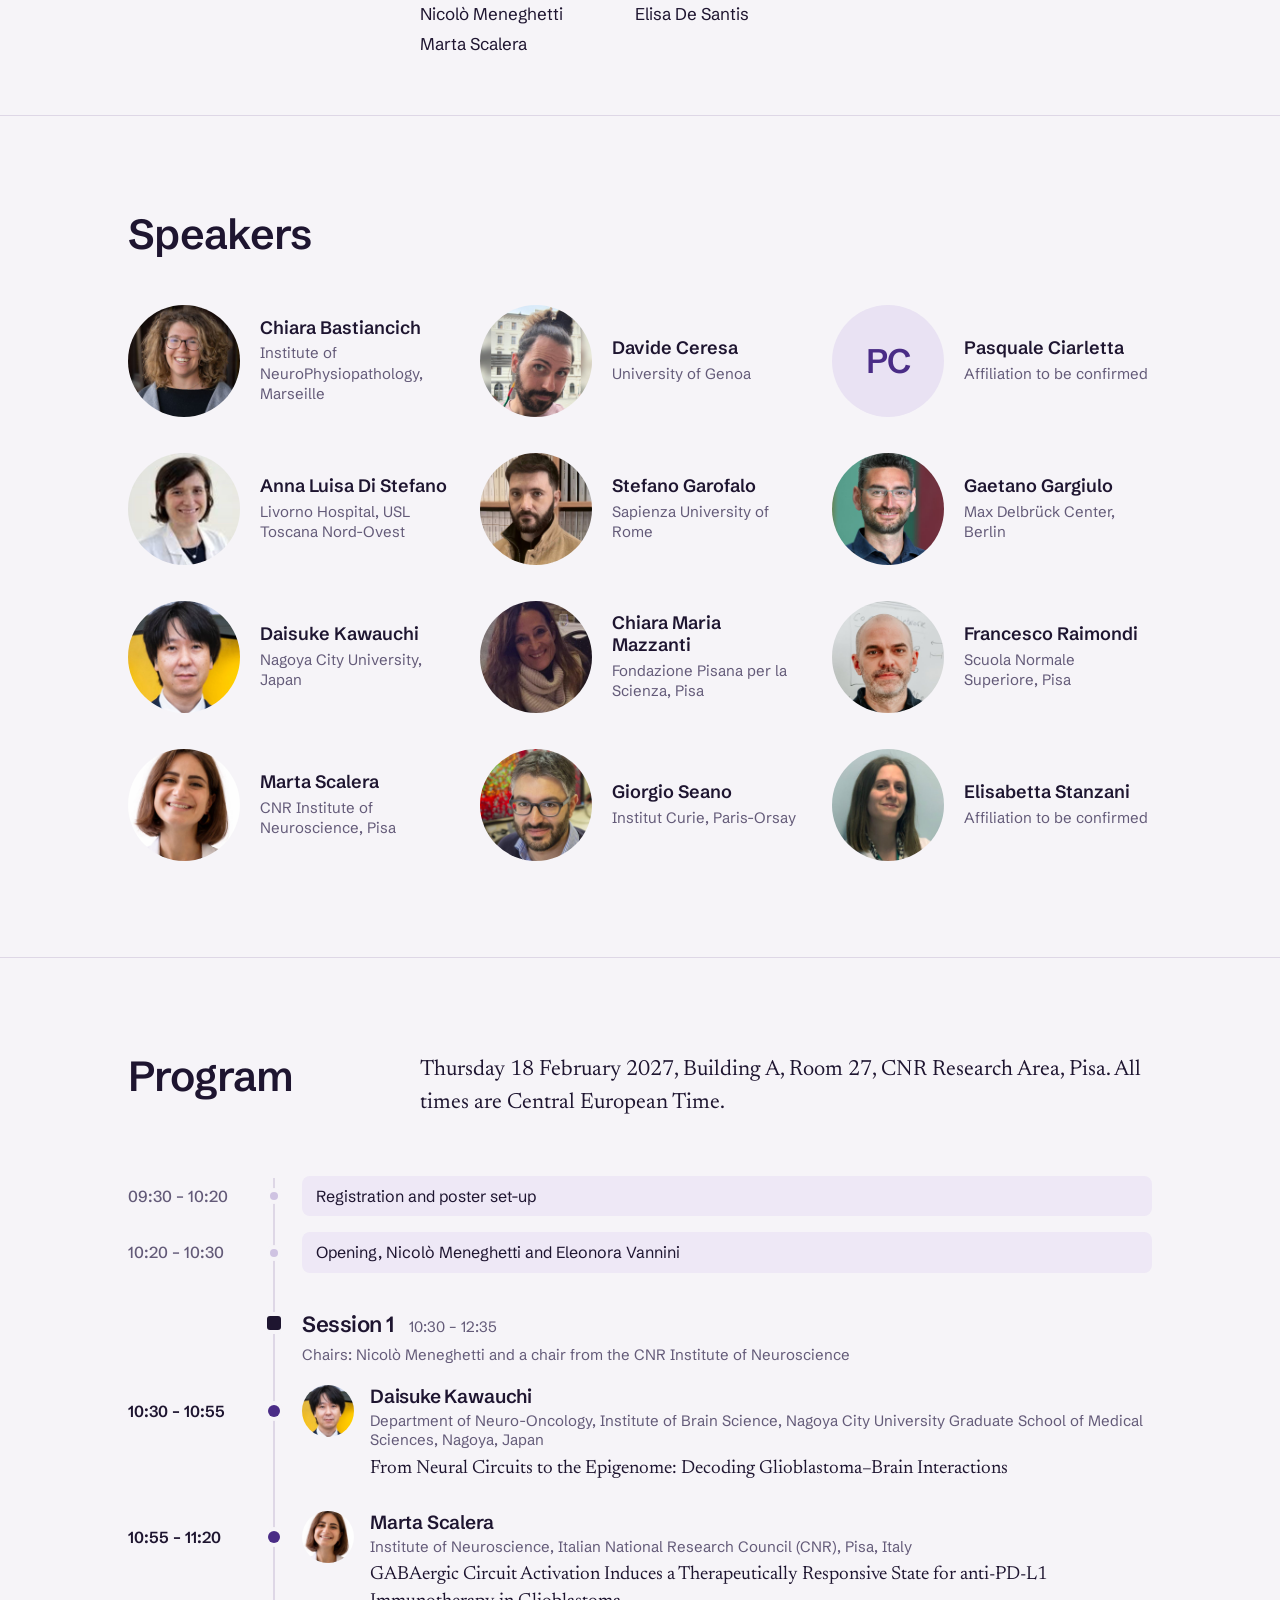
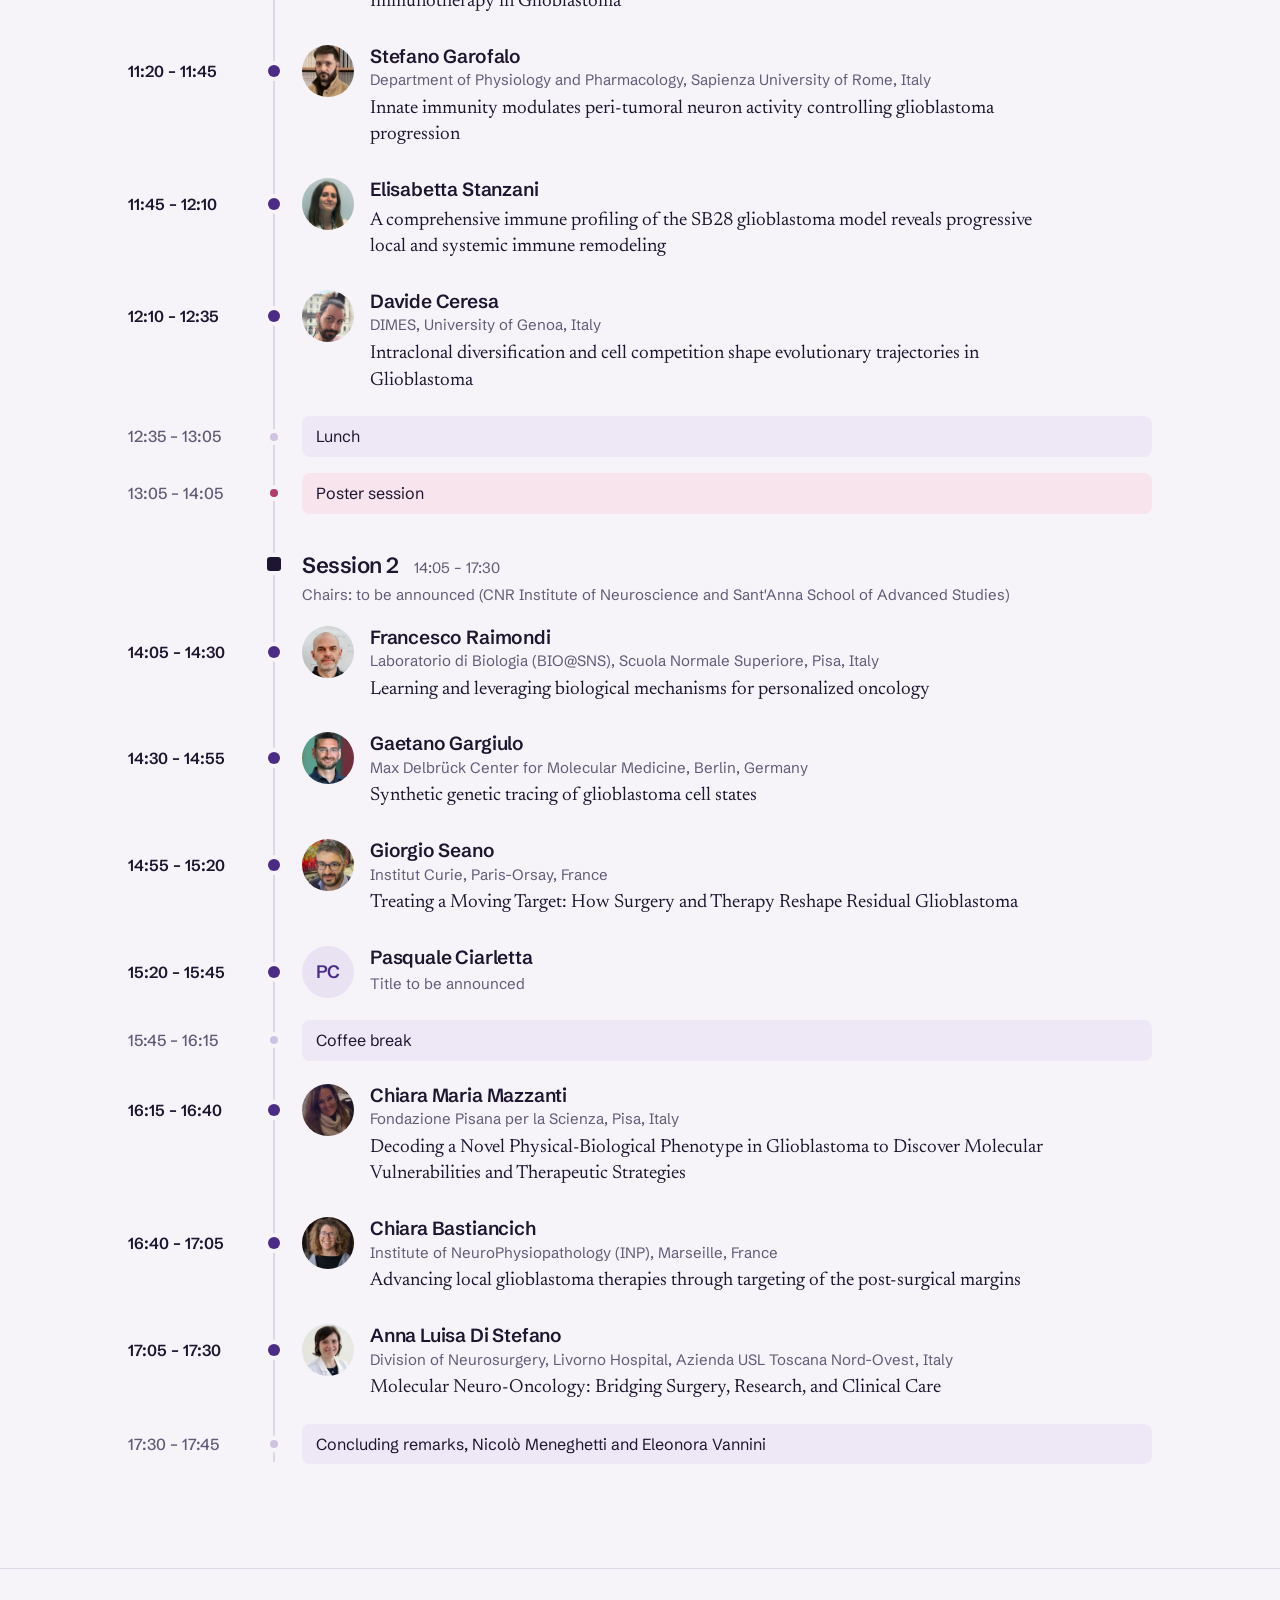
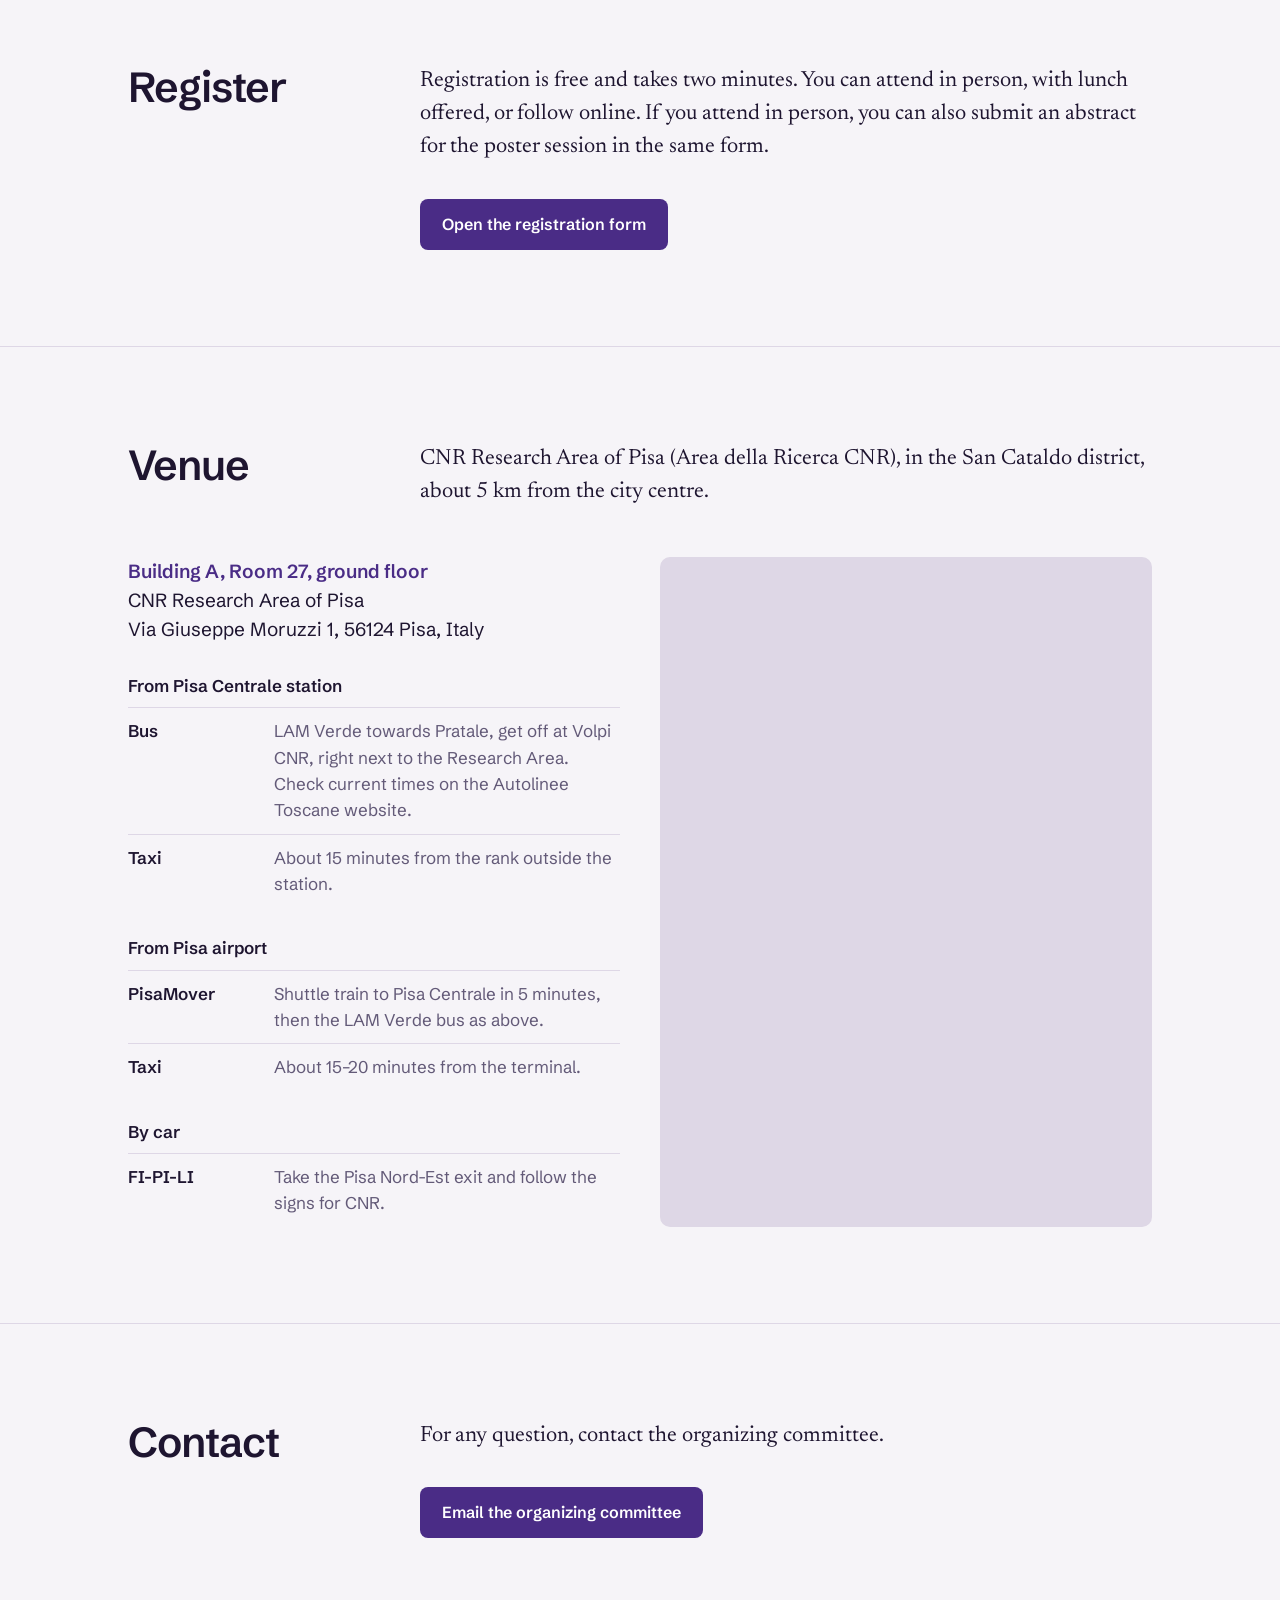
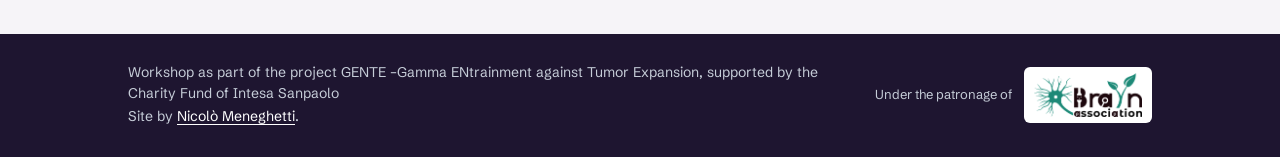
==== commit 41bf7ec8: "Add files via upload" ====
--- a/index.html
+++ b/index.html
@@ -100,7 +100,7 @@
     </div>
     <ul class="speakers">
       <li><a href="#talk-bastiancich"><img src="assets/speakers/bastiancich.jpg" alt="" loading="lazy"><strong>Chiara Bastiancich</strong><span>Institute of NeuroPhysiopathology, Marseille</span></a></li>
-      <li><a href="#talk-ceresa"><img src="assets/speakers/ceresa.jpg" alt="" loading="lazy"><strong>Davide Ceresa</strong><span>University of Genoa</span></a></li>
+      <li><a href="#talk-ceresa"><img src="assets/speakers/ceresa.jpg?v=2" alt="" loading="lazy"><strong>Davide Ceresa</strong><span>University of Genoa</span></a></li>
       <li><a href="#talk-ciarletta"><span class="initials" aria-hidden="true">PC</span><strong>Pasquale Ciarletta</strong><span>Affiliation to be confirmed</span></a></li>
       <li><a href="#talk-di-stefano"><img src="assets/speakers/di-stefano.jpg" alt="" loading="lazy"><strong>Anna Luisa Di Stefano</strong><span>Livorno Hospital, USL Toscana Nord-Ovest</span></a></li>
       <li><a href="#talk-garofalo"><img src="assets/speakers/garofalo.jpg" alt="" loading="lazy"><strong>Stefano Garofalo</strong><span>Sapienza University of Rome</span></a></li>
@@ -206,7 +206,7 @@
       <li class="slot" id="talk-ceresa" data-start="12:10" data-end="12:35" data-kind="talk">
         <time>12:10 – 12:35</time><span class="node"></span>
         <div class="slot__body">
-          <img src="assets/speakers/ceresa.jpg" alt="" loading="lazy">
+          <img src="assets/speakers/ceresa.jpg?v=2" alt="" loading="lazy">
           <div>
             <p class="speaker">Davide Ceresa <span class="aff">DIMES, University of Genoa, Italy</span></p>
             <h3 class="title">Intraclonal diversification and cell competition shape evolutionary trajectories in Glioblastoma</h3>
--- a/assets/style.css
+++ b/assets/style.css
@@ -547,3 +547,13 @@
 .patronage p { white-space: nowrap; font-size: 13px; }
 .patronage img { height: 44px; padding: 6px 10px; border-radius: 6px; }
 @media (max-width: 900px) { .patronage { margin-top: 4px; } }
+.patronage a { display: inline-flex; border-radius: 6px; }
+.patronage a:hover img { box-shadow: 0 0 0 2px #9ED3E6; }
+
+/* hero facts: labels aligned on one line; readable over the micrograph */
+.facts { align-items: start; }
+.facts .btn { align-self: center; }
+.facts dt, .facts dd { text-shadow: 0 0 6px var(--paper), 0 0 12px var(--paper), 0 0 18px var(--paper); }
+@media (max-width: 640px) {
+  .facts { grid-template-columns: 1fr; gap: 14px; }
+}
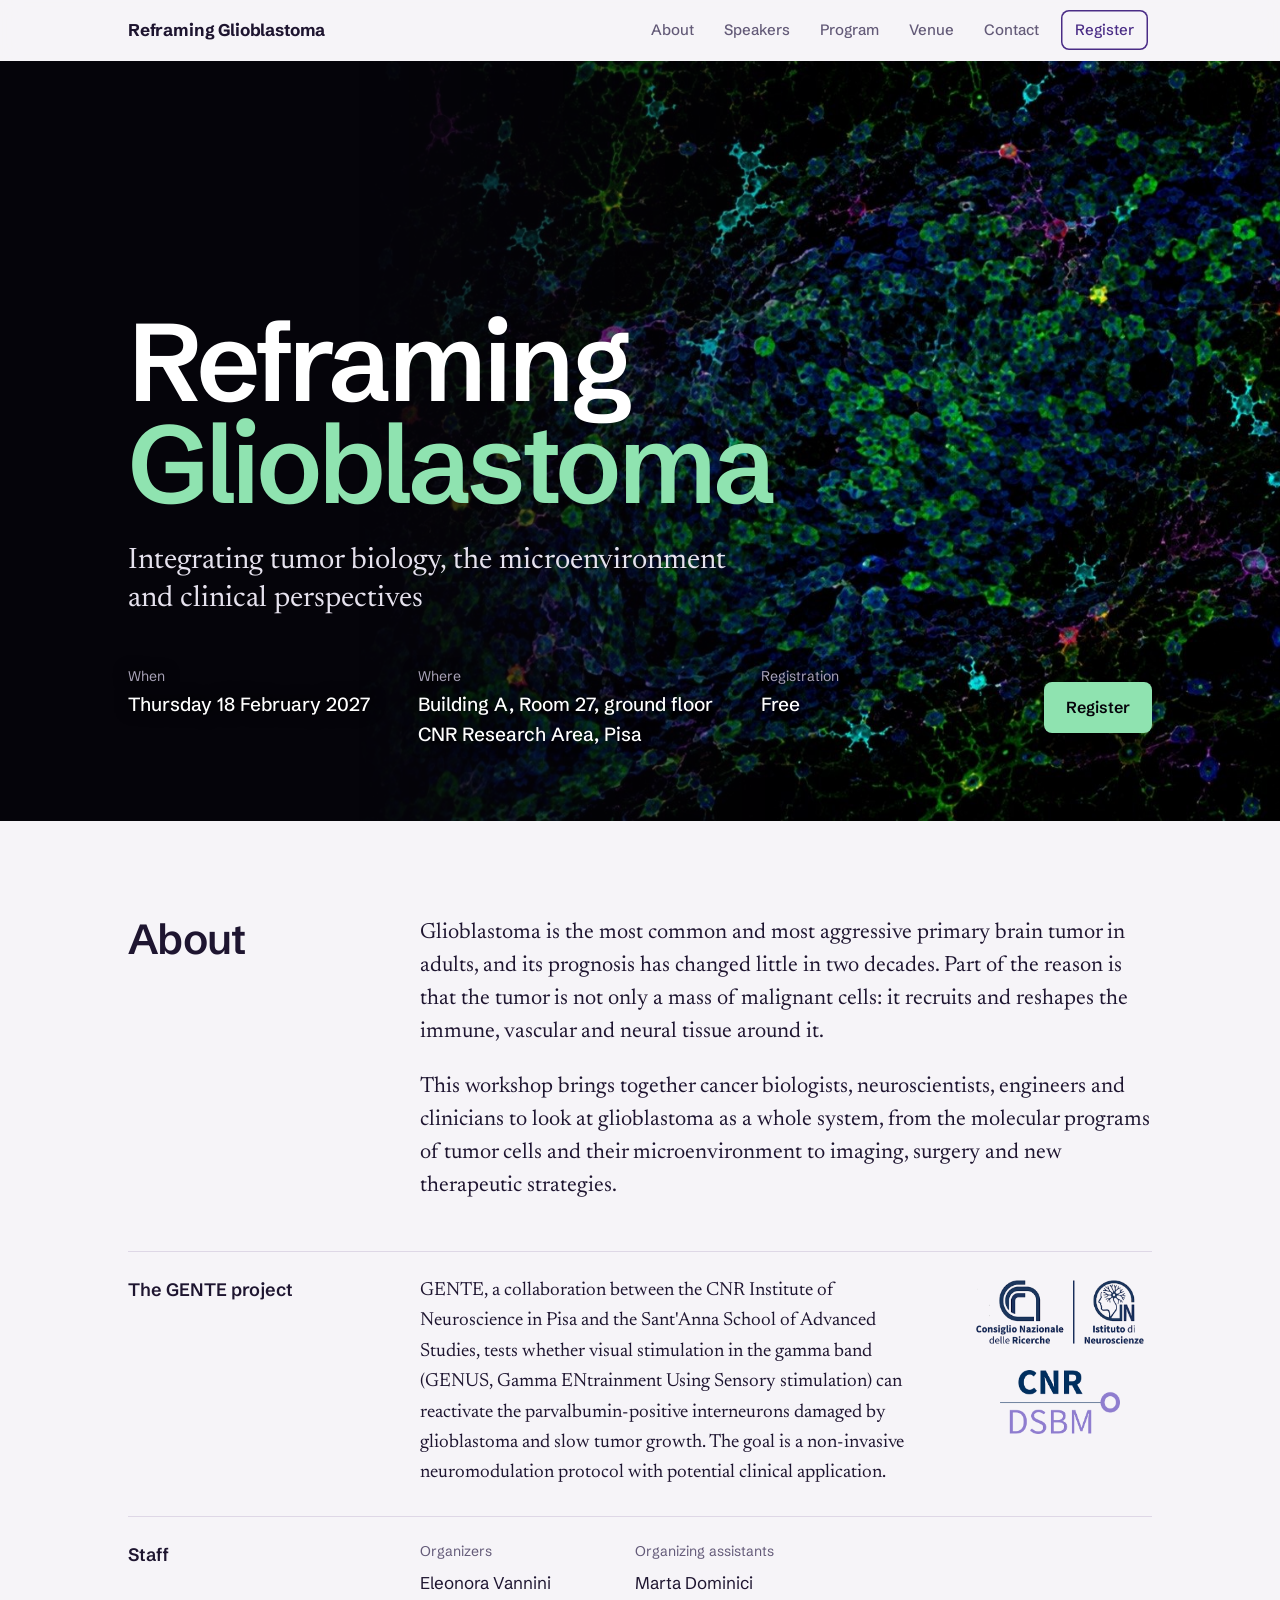
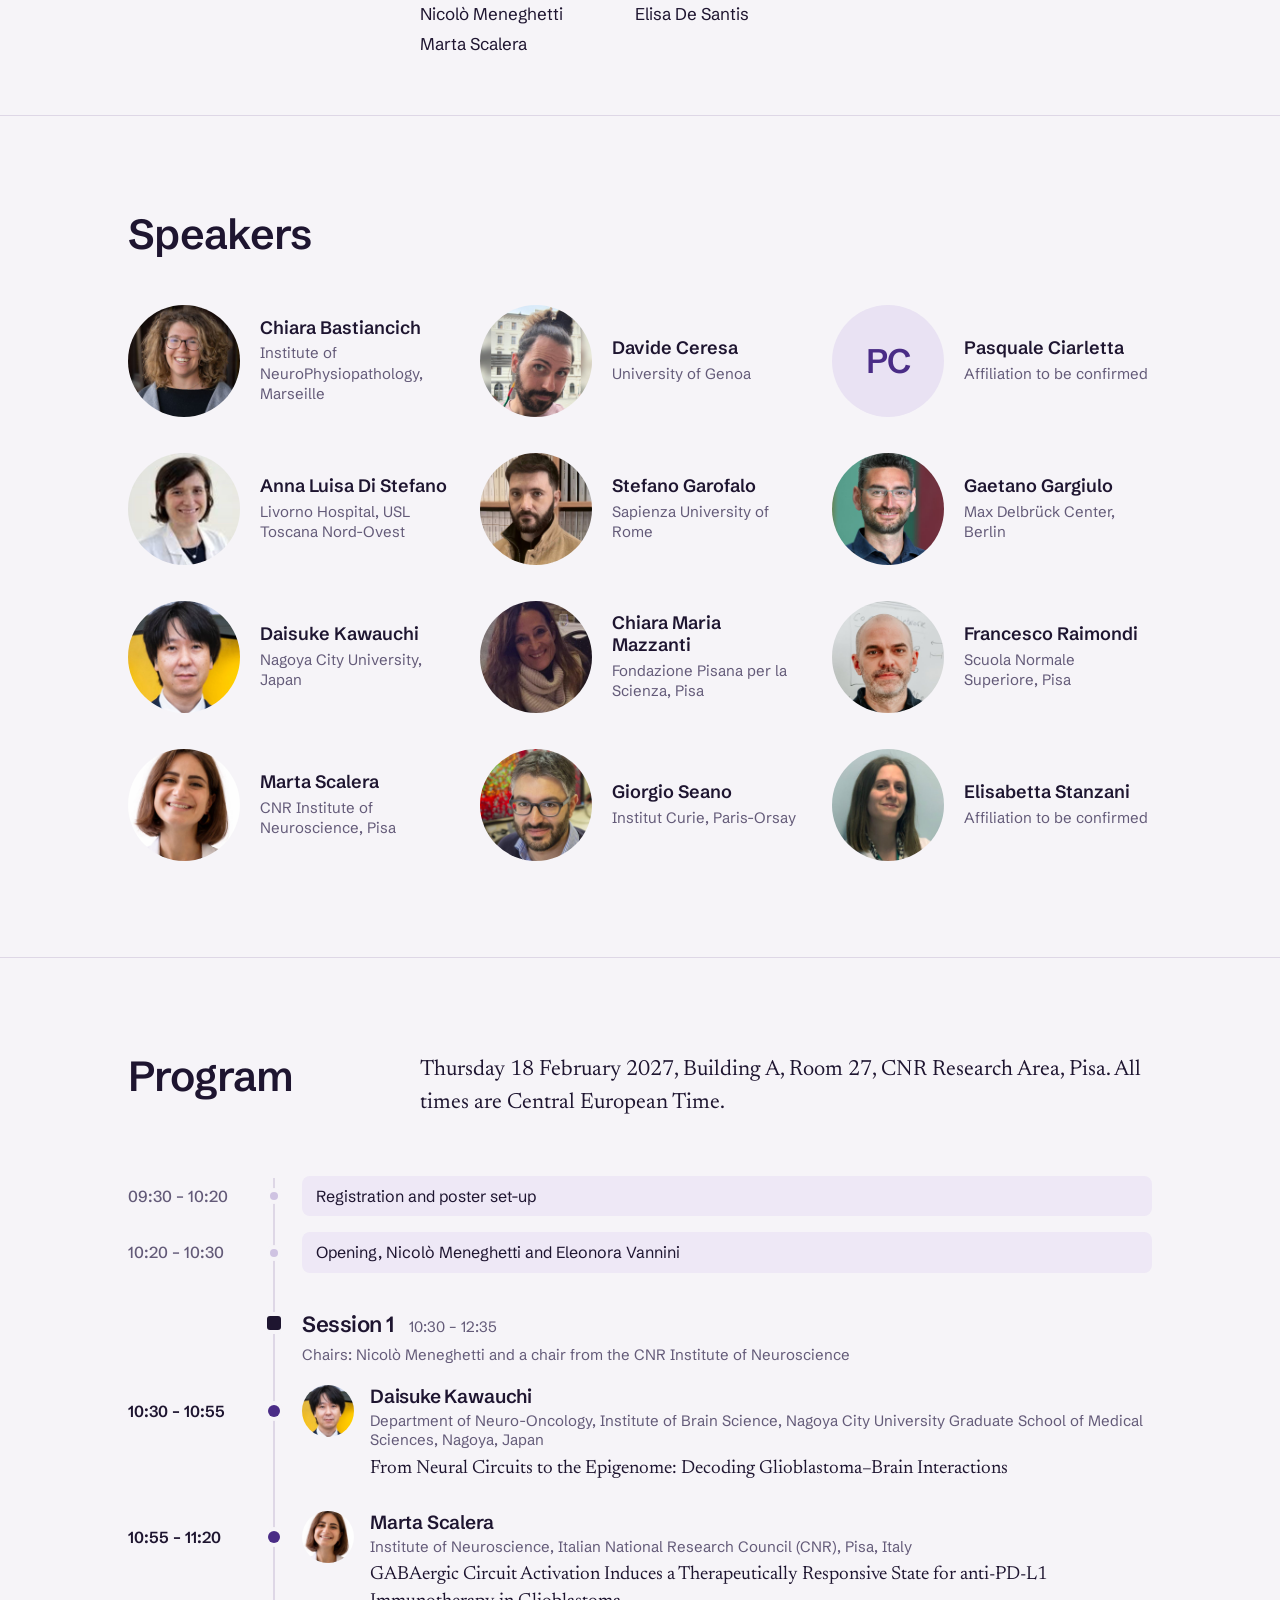
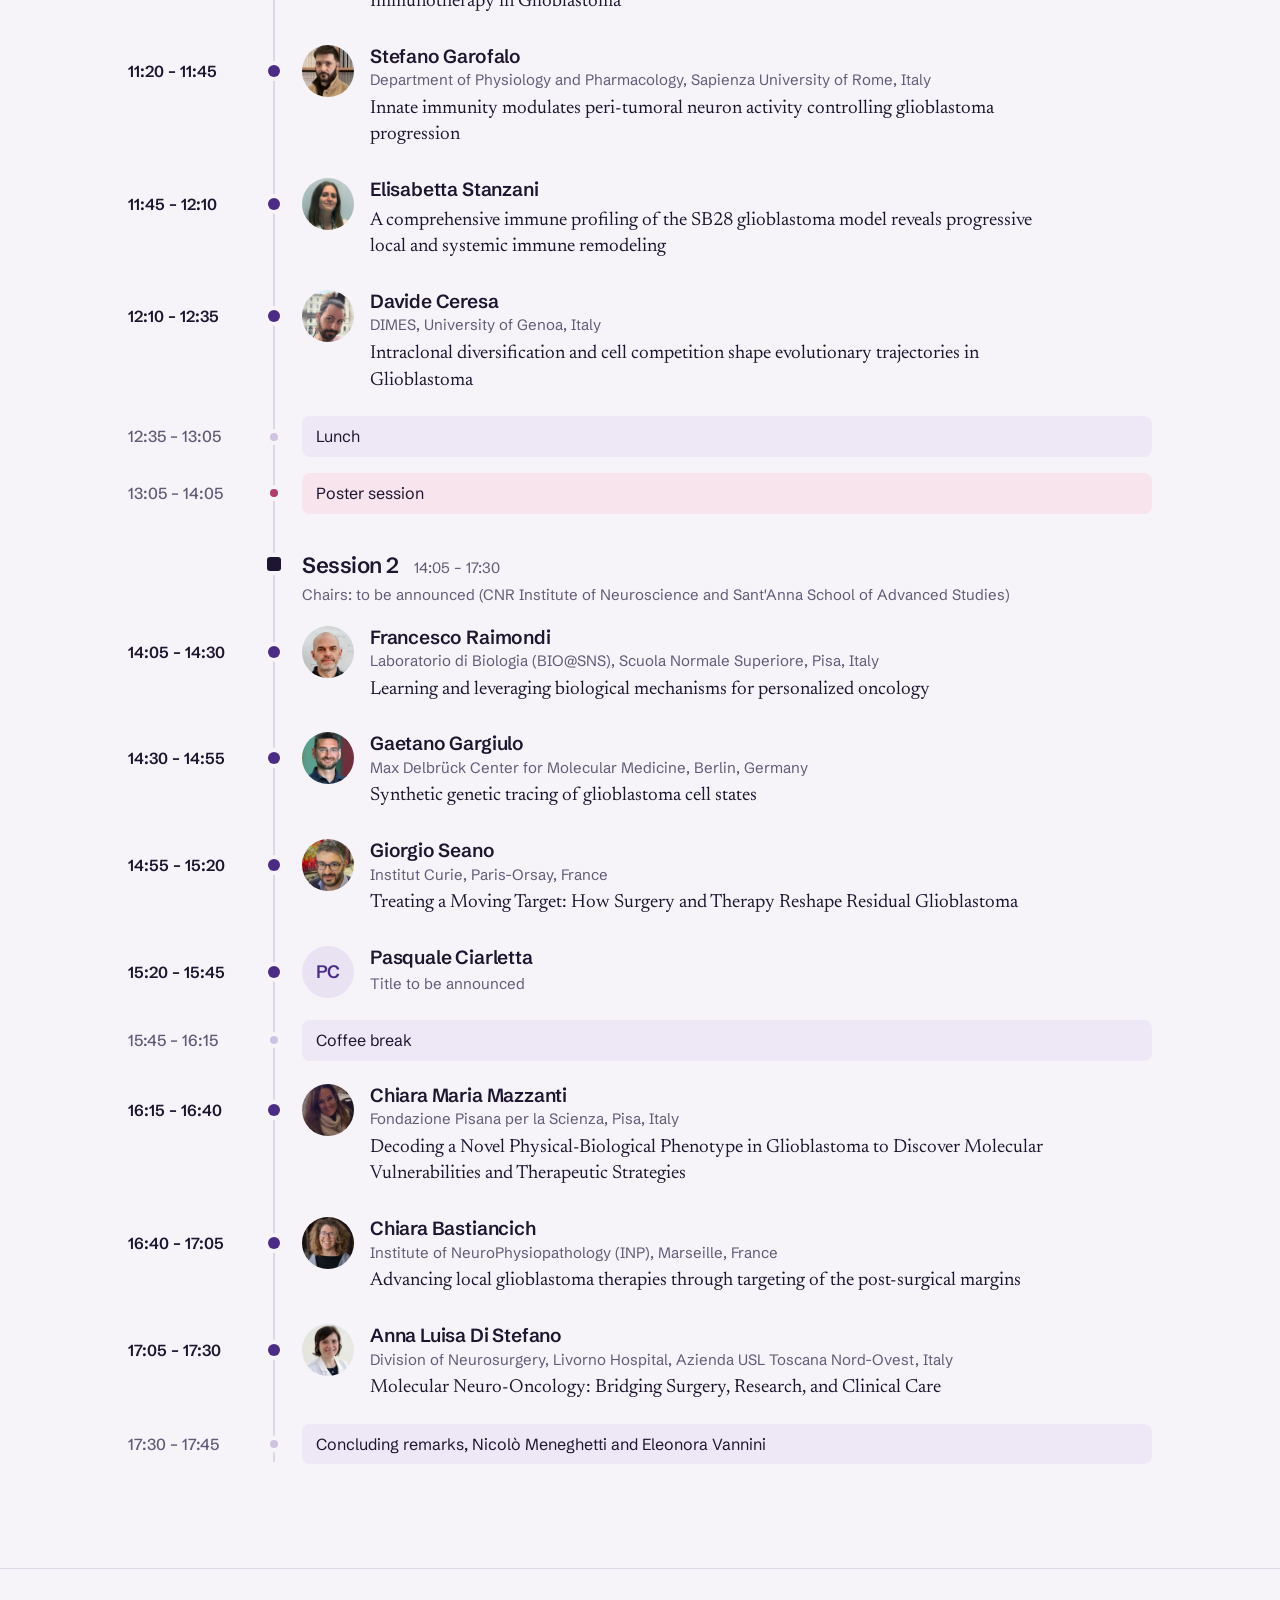
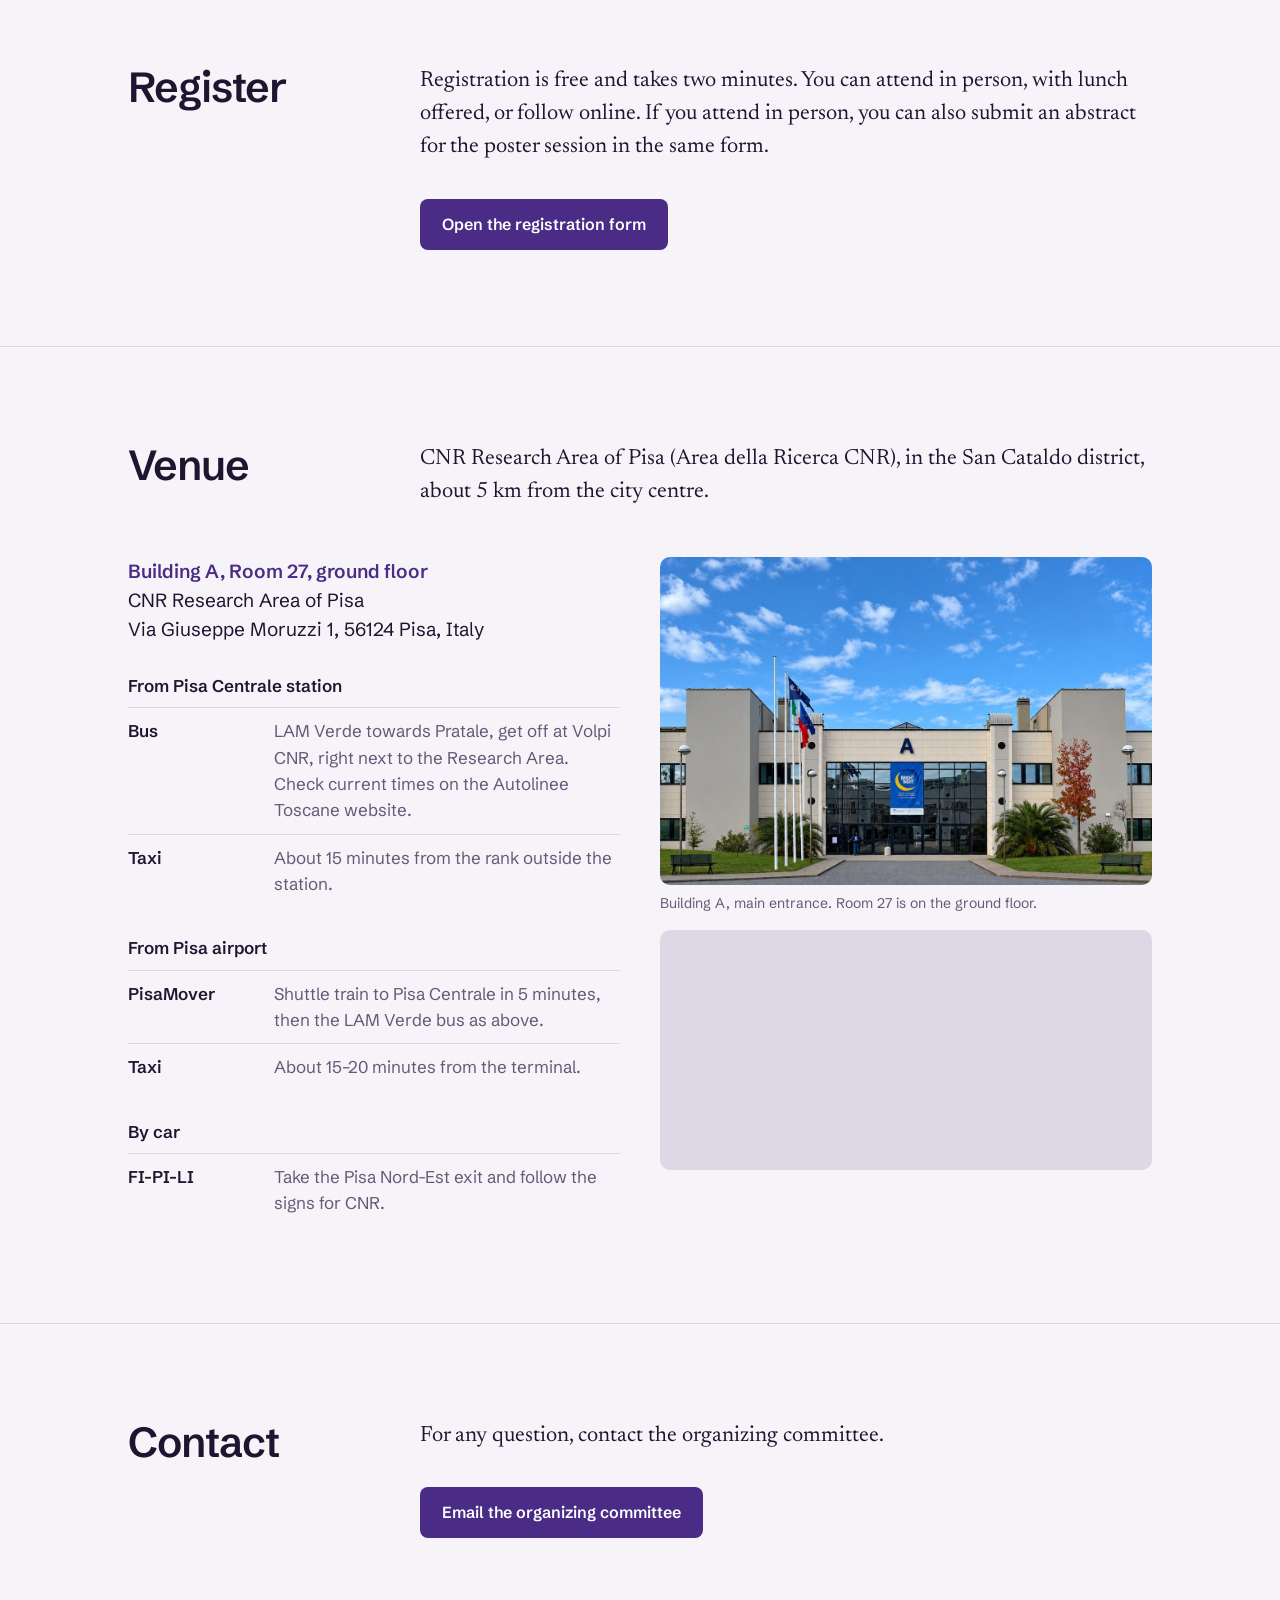
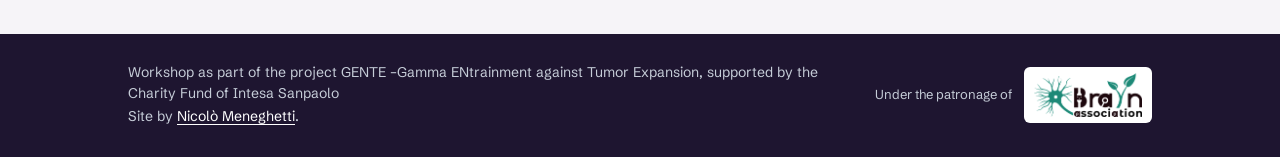
==== commit 3ea789d1: "Add files via upload" ====
--- a/index.html
+++ b/index.html
@@ -12,7 +12,7 @@
   <link rel="icon" type="image/png" href="assets/favicon.png">
 
   <link rel="preload" href="assets/fonts/schibsted-grotesk-latin-wght-normal.woff2" as="font" type="font/woff2" crossorigin>
-  <link rel="stylesheet" href="assets/style.css?v=20261117a">
+  <link rel="stylesheet" href="assets/style.css?v=20261119a">
 </head>
 <body>
 
@@ -34,7 +34,7 @@
 
 <!-- ============ HERO ============ -->
 <header class="hero" id="top">
-  <img class="hero__img" src="assets/hero-gbm.jpg" alt="" aria-hidden="true" fetchpriority="high">
+  <img class="hero__img" src="assets/hero-if.jpg" alt="" aria-hidden="true" fetchpriority="high">
   <div class="wrap">
     <h1>Reframing <span>Glioblastoma</span></h1>
     <p class="sub">Integrating tumor biology, the microenvironment and clinical perspectives</p>
@@ -364,9 +364,15 @@
           <li><b>FI-PI-LI</b><span>Take the Pisa Nord-Est exit and follow the signs for CNR.</span></li>
         </ul>
       </div>
-      <iframe class="map" title="Map of the CNR Research Area of Pisa"
-        src="https://www.google.com/maps?q=Area+della+Ricerca+CNR,+Via+Giuseppe+Moruzzi+1,+56124+Pisa&amp;hl=en&amp;z=15&amp;output=embed"
-        loading="lazy" referrerpolicy="no-referrer-when-downgrade"></iframe>
+      <div class="venue-media">
+        <figure class="venue-photo">
+          <img src="assets/venue-building-a.jpg" alt="Entrance of Building A at the CNR Research Area of Pisa" loading="lazy" width="1200" height="900">
+          <figcaption>Building A, main entrance. Room 27 is on the ground floor.</figcaption>
+        </figure>
+        <iframe class="map" title="Map of the CNR Research Area of Pisa"
+          src="https://www.google.com/maps?q=Area+della+Ricerca+CNR,+Via+Giuseppe+Moruzzi+1,+56124+Pisa&amp;hl=en&amp;z=15&amp;output=embed"
+          loading="lazy" referrerpolicy="no-referrer-when-downgrade"></iframe>
+      </div>
     </div>
   </div>
 </section>
@@ -402,6 +408,6 @@
   </div>
 </footer>
 
-<script src="assets/site.js?v=20261117a"></script>
+<script src="assets/site.js?v=20261119a"></script>
 </body>
 </html>
--- a/assets/style.css
+++ b/assets/style.css
@@ -557,3 +557,40 @@
 @media (max-width: 640px) {
   .facts { grid-template-columns: 1fr; gap: 14px; }
 }
+
+/* ---------- Dark hero with the fluorescence image ---------- */
+.hero { background: #05040A; border-bottom: 0; }
+.hero__img {
+  width: 72%;
+  -webkit-mask-image: linear-gradient(to right, transparent 0%, rgba(0,0,0,.45) 25%, #000 55%);
+          mask-image: linear-gradient(to right, transparent 0%, rgba(0,0,0,.45) 25%, #000 55%);
+}
+.hero h1 { color: #fff; }
+.hero h1 span { color: #8FE3B0; }
+.hero .sub { color: #E6E2EE; }
+.hero .facts dt { color: #A9A3B8; }
+.hero .facts dd { color: #fff; }
+.hero .facts dt, .hero .facts dd { text-shadow: 0 0 8px #05040A, 0 0 16px #05040A; }
+.hero .btn { background: #8FE3B0; color: #05040A; }
+.hero .btn:hover { background: #fff; color: #05040A; }
+.hero :focus-visible { outline-color: #8FE3B0; }
+@media (max-width: 640px) {
+  .hero__img {
+    width: 100%; height: 55%;
+    -webkit-mask-image: linear-gradient(to bottom, #000 30%, transparent 95%);
+            mask-image: linear-gradient(to bottom, #000 30%, transparent 95%);
+  }
+}
+/* same look for the registration page header */
+.page-head { background: #05040A; border-bottom: 0; }
+.page-head h1 { color: #fff; }
+.page-head p { color: #E6E2EE; }
+@media (max-width: 640px) { .page-head .hero__img { opacity: .55; } }
+
+/* ---------- Venue: building photo above a smaller map ---------- */
+.venue-media { display: flex; flex-direction: column; gap: 16px; }
+.venue-photo { margin: 0; }
+.venue-photo img { width: 100%; height: auto; aspect-ratio: 3 / 2; object-fit: cover; object-position: 50% 85%; border-radius: 10px; background: var(--rule); }
+.venue-photo figcaption { margin-top: 8px; font-size: 14px; color: var(--muted); }
+.venue-media .map { min-height: 0; height: 240px; }
+@media (max-width: 900px) { .venue-media .map { height: 260px; } }
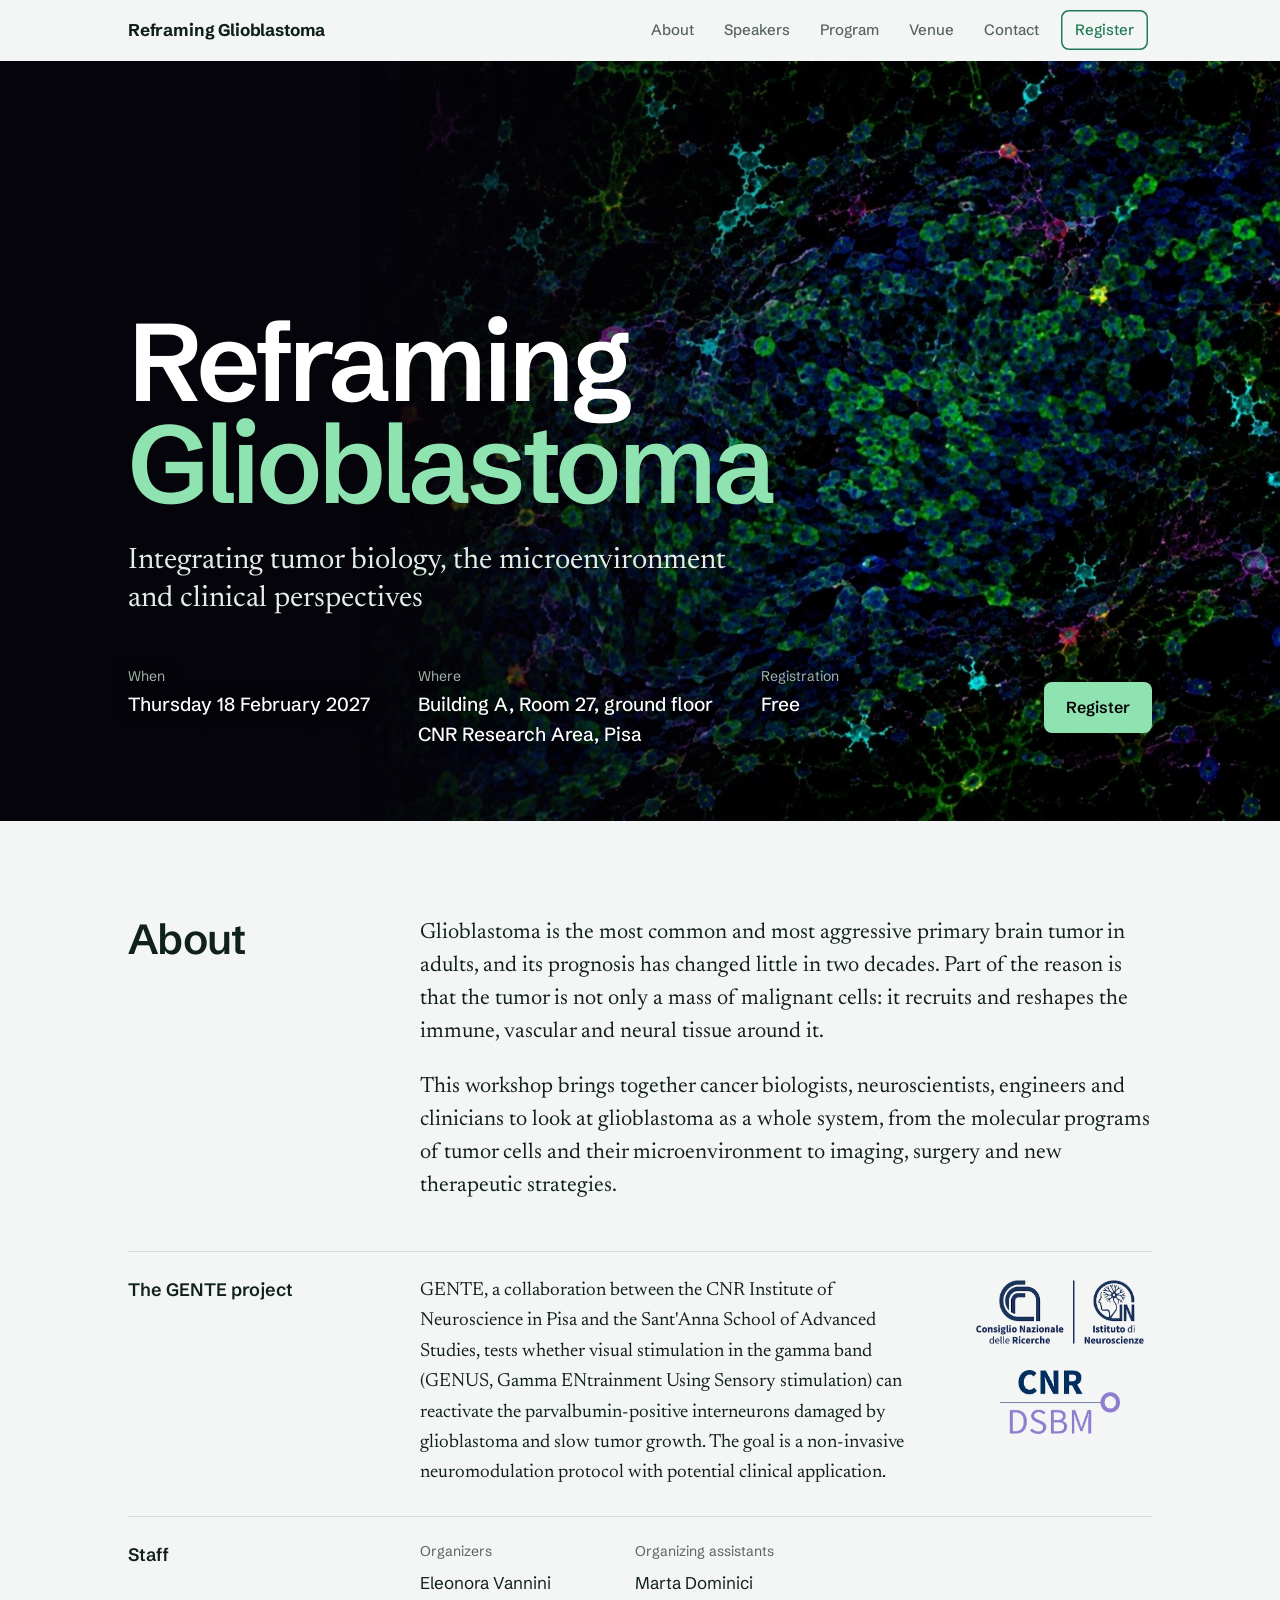
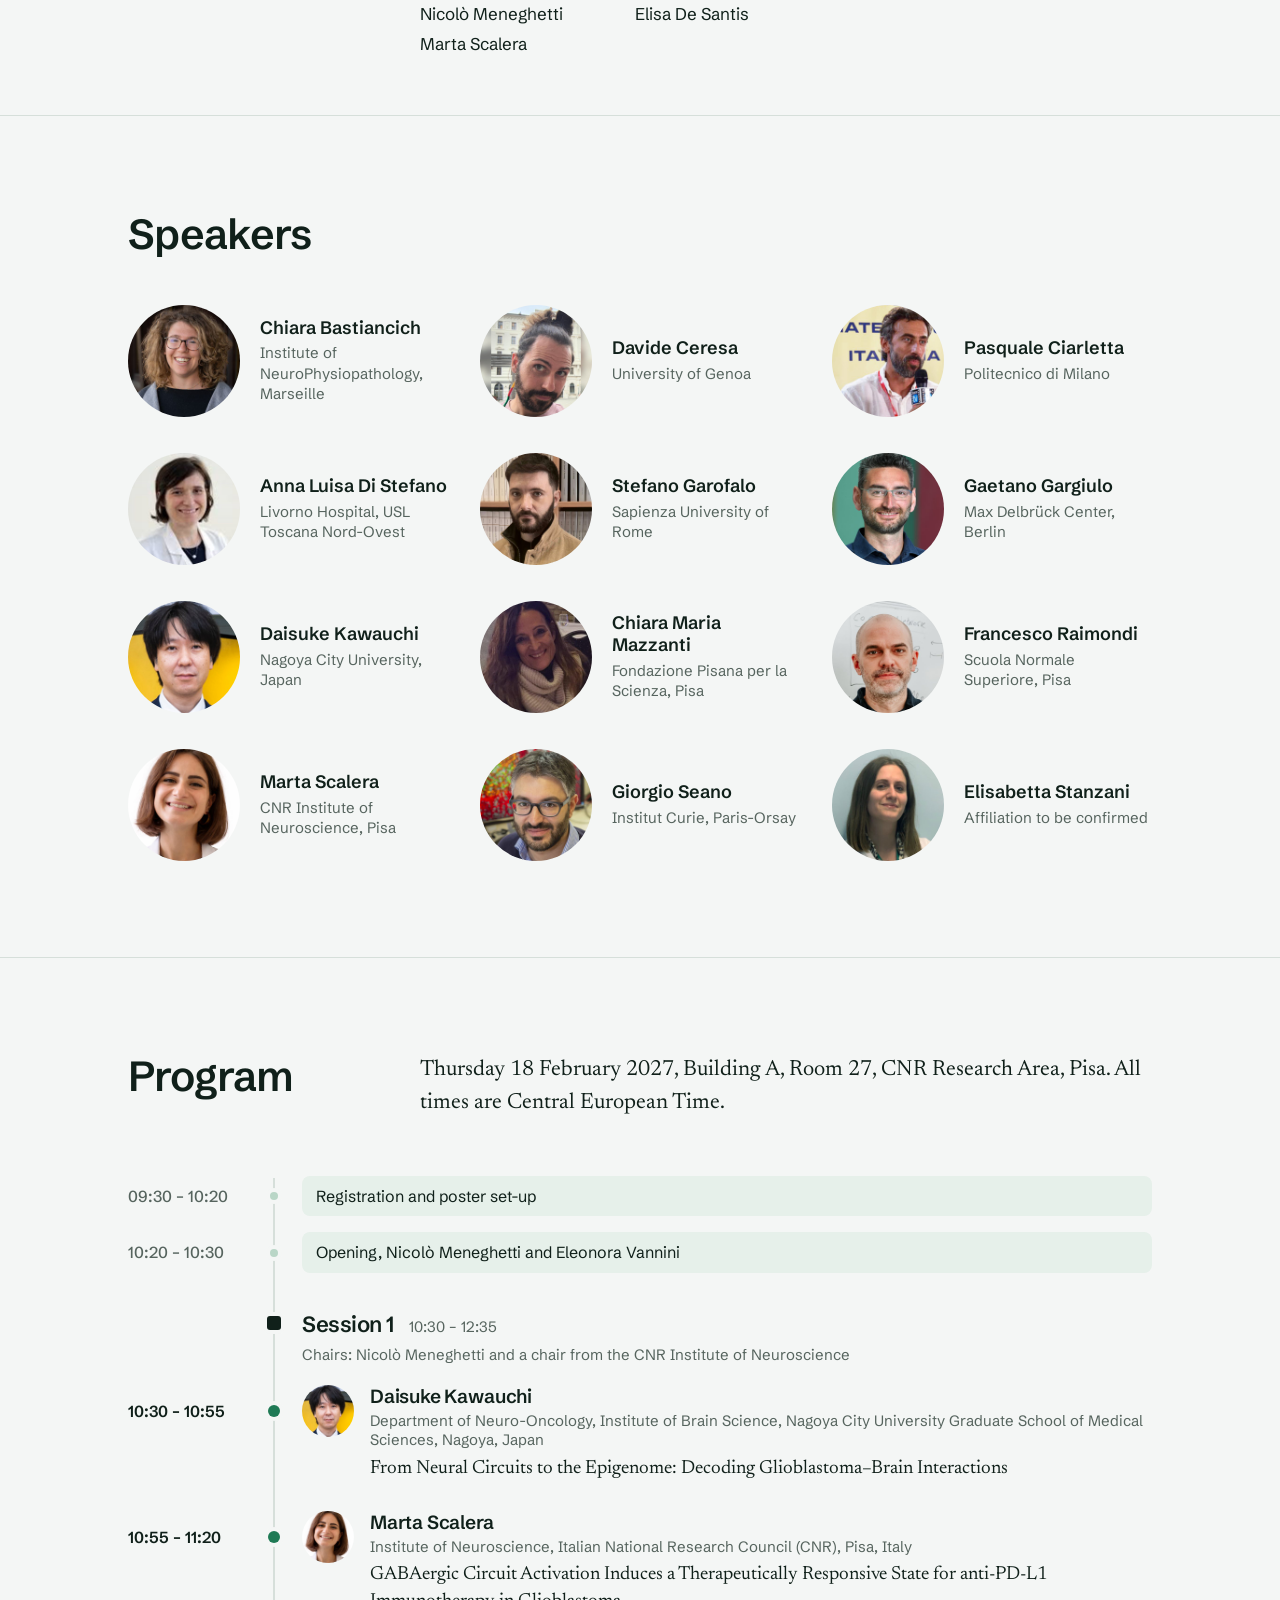
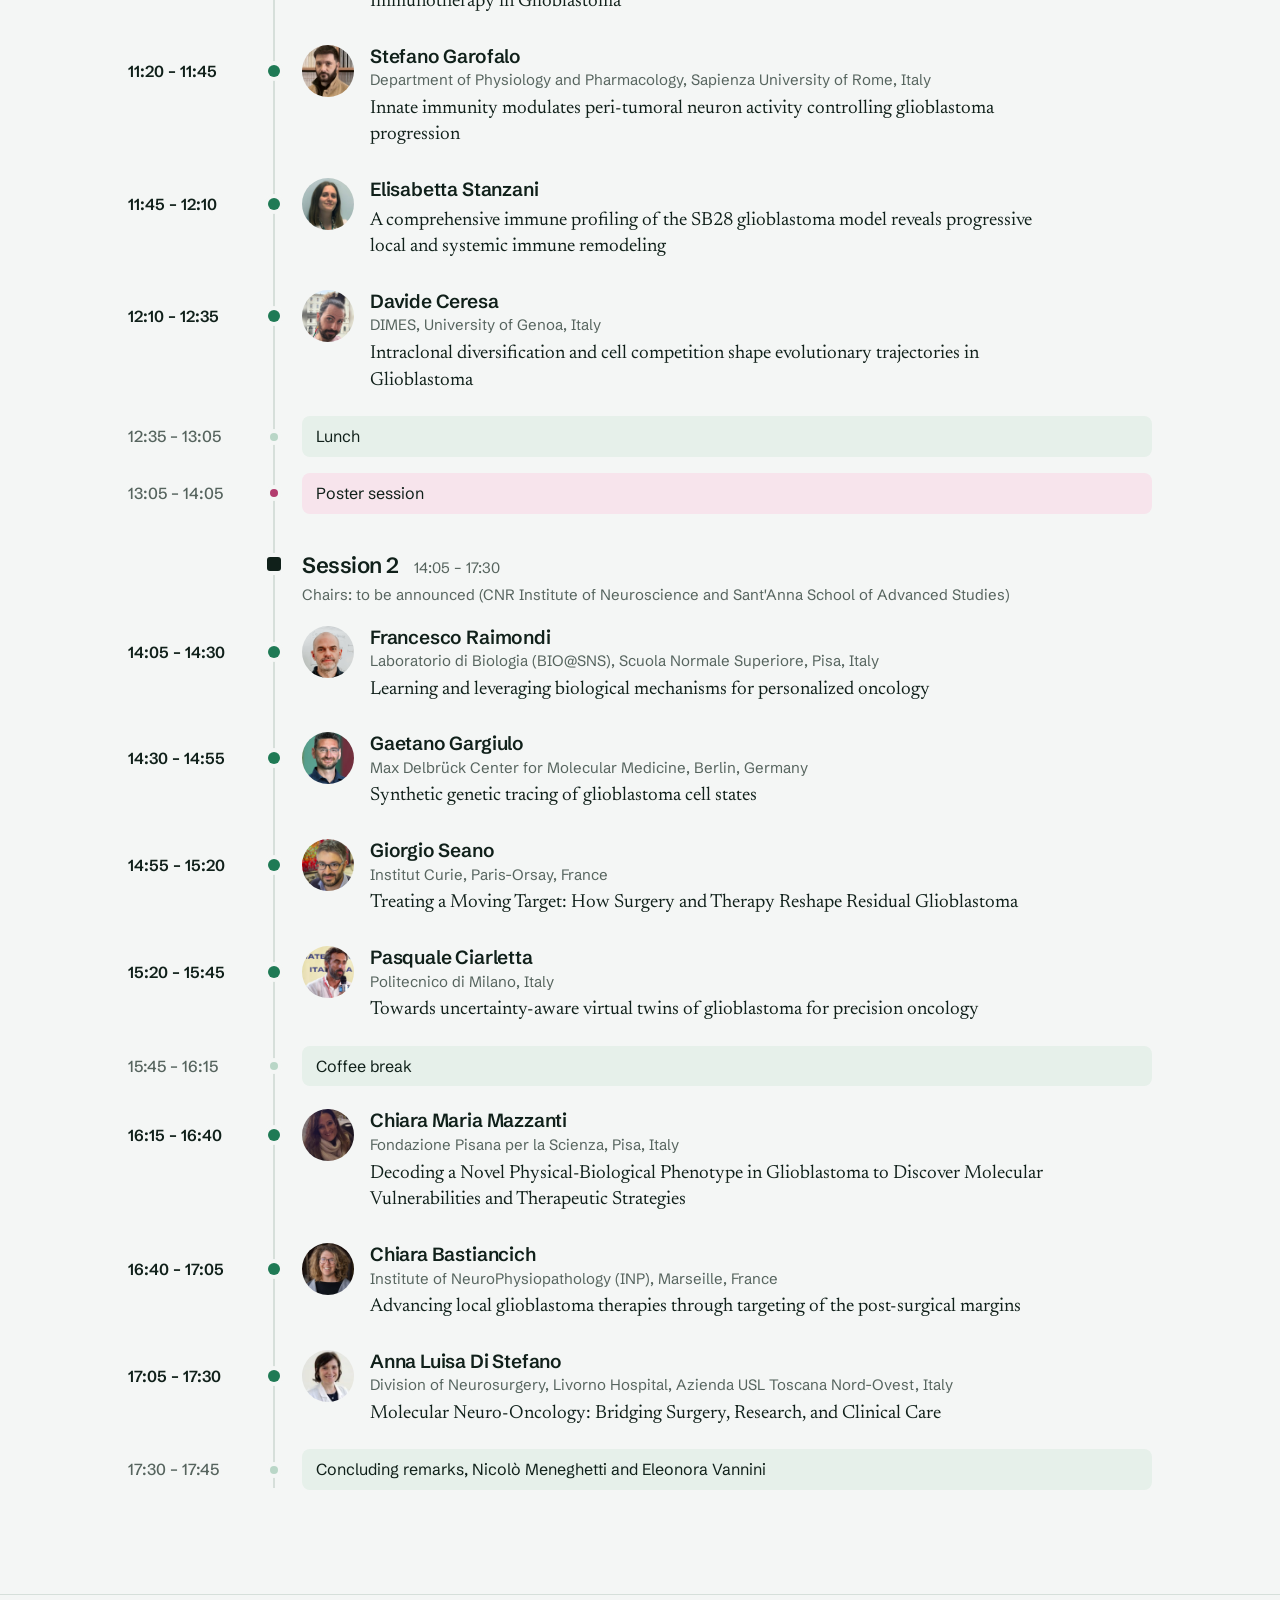
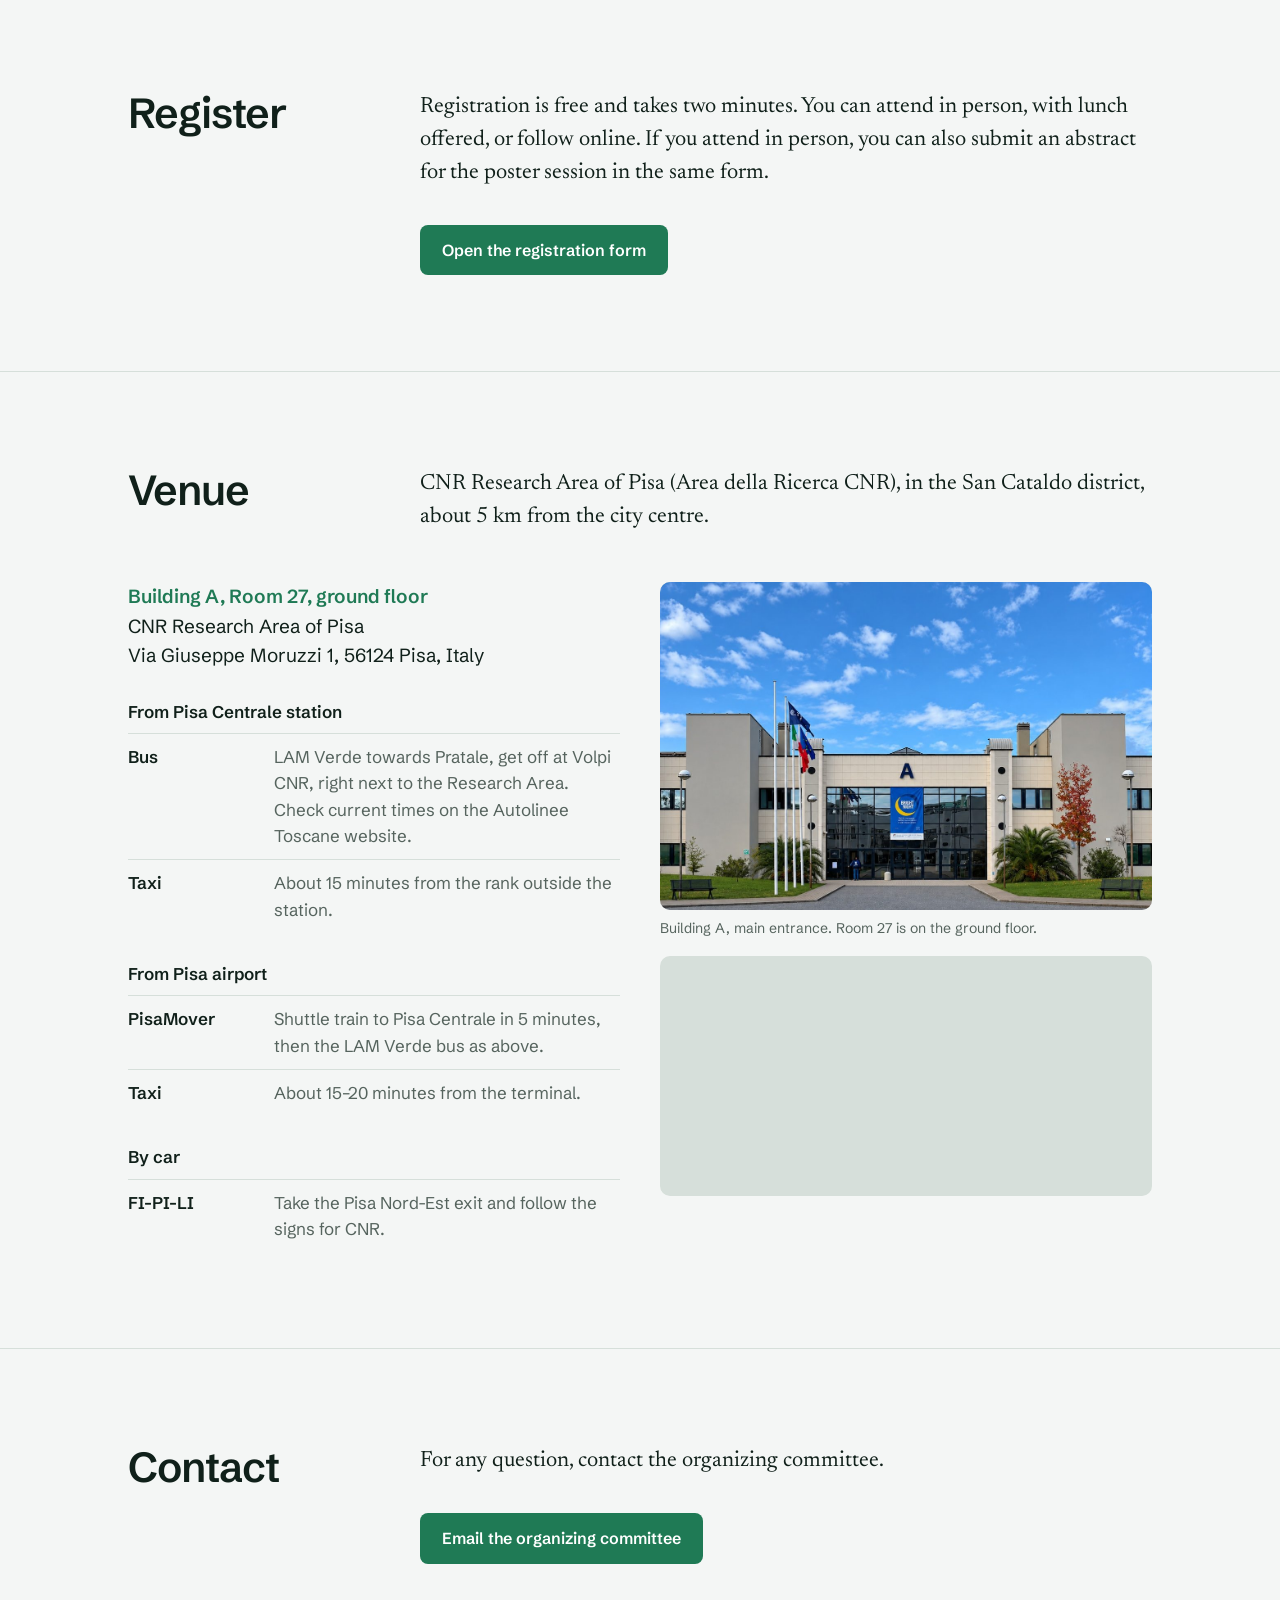
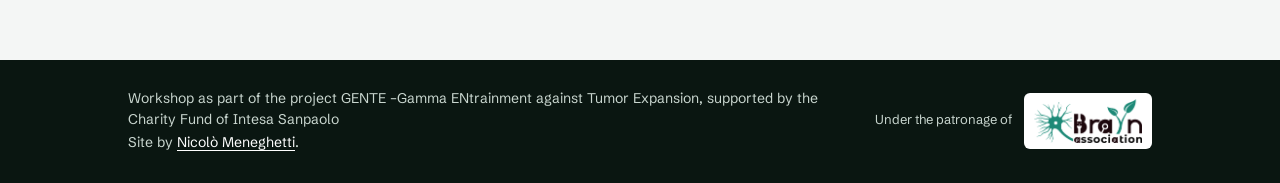
==== commit db848774: "Update index.html" ====
--- a/index.html
+++ b/index.html
@@ -101,7 +101,7 @@
     <ul class="speakers">
       <li><a href="#talk-bastiancich"><img src="assets/speakers/bastiancich.jpg" alt="" loading="lazy"><strong>Chiara Bastiancich</strong><span>Institute of NeuroPhysiopathology, Marseille</span></a></li>
       <li><a href="#talk-ceresa"><img src="assets/speakers/ceresa.jpg?v=2" alt="" loading="lazy"><strong>Davide Ceresa</strong><span>University of Genoa</span></a></li>
-      <li><a href="#talk-ciarletta"><span class="initials" aria-hidden="true">PC</span><strong>Pasquale Ciarletta</strong><span>Affiliation to be confirmed</span></a></li>
+      <li><a href="#talk-ciarletta"><img src="assets/speakers/ciarletta.jpg" alt="" loading="lazy"><strong>Pasquale Ciarletta</strong><span>Politecnico di Milano</span></a></li>
       <li><a href="#talk-di-stefano"><img src="assets/speakers/di-stefano.jpg" alt="" loading="lazy"><strong>Anna Luisa Di Stefano</strong><span>Livorno Hospital, USL Toscana Nord-Ovest</span></a></li>
       <li><a href="#talk-garofalo"><img src="assets/speakers/garofalo.jpg" alt="" loading="lazy"><strong>Stefano Garofalo</strong><span>Sapienza University of Rome</span></a></li>
       <li><a href="#talk-gargiulo"><img src="assets/speakers/gargiulo.jpg" alt="" loading="lazy"><strong>Gaetano Gargiulo</strong><span>Max Delbrück Center, Berlin</span></a></li>
@@ -268,10 +268,10 @@
       <li class="slot" id="talk-ciarletta" data-start="15:20" data-end="15:45" data-kind="talk">
         <time>15:20 – 15:45</time><span class="node"></span>
         <div class="slot__body">
-          <span class="initials" aria-hidden="true">PC</span>
-          <div>
-            <p class="speaker">Pasquale Ciarletta</p>
-            <p class="title title--tba">Title to be announced</p>
+          <img src="assets/speakers/ciarletta.jpg" alt="" loading="lazy">
+          <div>
+            <p class="speaker">Pasquale Ciarletta <span class="aff">Politecnico di Milano, Italy</span></p>
+            <h3 class="title">Towards uncertainty-aware virtual twins of glioblastoma for precision oncology</h3>
           </div>
         </div>
       </li>
@@ -410,4 +410,4 @@
 
 <script src="assets/site.js?v=20261119a"></script>
 </body>
-</html>+</html>
--- a/assets/style.css
+++ b/assets/style.css
@@ -3,13 +3,13 @@
    Colors and fonts live here: change them once, everywhere updates.
    ========================================================= */
 :root {
-  /* palette taken from H&E staining */
-  --paper:  #F6F4F8;   /* page background */
+  /* palette: green from the fluorescence header */
+  --paper:  #F4F6F5;   /* page background */
   --white:  #FFFFFF;
-  --ink:    #1E1530;   /* main text */
-  --muted:  #635A78;   /* secondary text */
-  --rule:   #DED7E6;   /* lines */
-  --indigo: #4A2C86;   /* hematoxylin: titles, links, buttons */
+  --ink:    #10201A;   /* main text */
+  --muted:  #56645E;   /* secondary text */
+  --rule:   #D6DFDA;   /* lines */
+  --indigo: #1F7A55;   /* hematoxylin: titles, links, buttons */
   --cyan:   #B23C6E;   /* eosin: accents */
 
   --sans:  "Schibsted Grotesk", system-ui, sans-serif;
@@ -84,7 +84,7 @@
   position: absolute; z-index: 0; top: 4px; bottom: 4px; left: 0; width: 0;
   background: var(--indigo);
   border-radius: 8px;
-  box-shadow: 0 4px 14px -4px rgba(74, 44, 134, .55);
+  box-shadow: 0 4px 14px -4px rgba(31, 122, 85, .55);
   opacity: 0;
   transition: transform .45s cubic-bezier(.3, .8, .2, 1), width .45s cubic-bezier(.3, .8, .2, 1), opacity .25s;
   pointer-events: none;
@@ -221,8 +221,8 @@
   content: ""; position: absolute; left: 4px; top: 6px; width: 12px; height: 12px; border-radius: 50%;
   background: var(--indigo); box-shadow: 0 0 0 4px var(--paper);
 }
-.slot--tba .node::after { background: var(--paper); border: 2px solid #B9ACD3; width: 8px; height: 8px; left: 4px; top: 6px; }
-.slot--break .node::after { background: #CFC3E2; width: 8px; height: 8px; left: 6px; top: 8px; }
+.slot--tba .node::after { background: var(--paper); border: 2px solid #9CC2AF; width: 8px; height: 8px; left: 4px; top: 6px; }
+.slot--break .node::after { background: #B9D6C7; width: 8px; height: 8px; left: 6px; top: 8px; }
 .slot--break[data-kind="poster"] .node::after { background: var(--cyan); }
 
 .slot__body { min-width: 0; }
@@ -241,7 +241,7 @@
 .slot--break .node::after { top: 50%; transform: translateY(-50%); }
 .slot--break .slot__body p {
   margin: 0; padding: 8px 14px; border-radius: 8px;
-  background: #EEE8F6; color: var(--ink); font-size: 16px;
+  background: #E6F0EA; color: var(--ink); font-size: 16px;
 }
 .slot--break[data-kind="poster"] .slot__body p { background: #F7E4EC; }
 
@@ -305,9 +305,9 @@
 .map { border: 0; width: 100%; height: 100%; min-height: 420px; border-radius: 10px; background: var(--rule); }
 
 /* ---------- Footer ---------- */
-footer { background: var(--ink); color: #C6CDD8; padding: 56px 0 40px; font-size: 15px; }
+footer { background: var(--ink); color: #C9D6CF; padding: 56px 0 40px; font-size: 15px; }
 footer a { color: var(--white); }
-footer a:hover { color: #9ED3E6; }
+footer a:hover { color: #8FE3B0; }
 .foot { display: grid; grid-template-columns: 1fr auto; gap: 32px; align-items: end; }
 .foot .sponsor { border-radius: 6px; max-width: 460px; }
 .foot p { margin: 0 0 6px; }
@@ -348,7 +348,7 @@
 .tba { color: var(--muted); }
 .speakers .tba-photo {
   width: 112px; height: 112px; border-radius: 50%;
-  border: 1.5px dashed #BCB0CC; background: var(--white);
+  border: 1.5px dashed #A9C3B6; background: var(--white);
   grid-row: span 2;
 }
 @media (max-width: 640px) {
@@ -378,7 +378,7 @@
   transition: border-color .15s, box-shadow .15s;
 }
 .field textarea { font-family: var(--serif); font-size: 18px; line-height: 1.55; min-height: 260px; resize: vertical; }
-.field input:focus, .field textarea:focus { outline: none; border-color: var(--indigo); box-shadow: 0 0 0 3px rgba(74, 44, 134, .15); }
+.field input:focus, .field textarea:focus { outline: none; border-color: var(--indigo); box-shadow: 0 0 0 3px rgba(31, 122, 85, .15); }
 .field [aria-invalid="true"] { border-color: var(--cyan); }
 .error { color: var(--cyan); font-size: 14px; font-weight: 500; min-height: 0; }
 .error:empty { display: none; }
@@ -394,7 +394,7 @@
 }
 .choice span b { display: block; font-weight: 600; }
 .choice span small { color: var(--muted); font-size: 14px; }
-.choice input:checked + span { border-color: var(--indigo); background: #EFEAF7; box-shadow: inset 0 0 0 1px var(--indigo); }
+.choice input:checked + span { border-color: var(--indigo); background: #E4F1EA; box-shadow: inset 0 0 0 1px var(--indigo); }
 .choice input:focus-visible + span { outline: 2px solid var(--cyan); outline-offset: 2px; }
 
 .counter { font-size: 14px; color: var(--muted); font-variant-numeric: tabular-nums; align-self: flex-end; }
@@ -424,7 +424,7 @@
 .initials {
   display: grid; place-items: center;
   width: 112px; height: 112px; border-radius: 50%;
-  background: #E9E2F3; color: var(--indigo);
+  background: #DCEDE4; color: var(--indigo);
   font-weight: 600; font-size: 34px; letter-spacing: -0.02em;
   grid-row: span 2;
 }
@@ -456,7 +456,7 @@
 }
 .slot__body > img { object-fit: cover; background: var(--rule); }
 .slot__body > .initials { font-size: 18px; grid-row: auto; }
-.slot__body > .tba-photo { border: 1.5px dashed #BCB0CC; background: var(--white); box-sizing: border-box; width: 40px; height: 40px; margin: -6px 6px 0; }
+.slot__body > .tba-photo { border: 1.5px dashed #A9C3B6; background: var(--white); box-sizing: border-box; width: 40px; height: 40px; margin: -6px 6px 0; }
 .slot--tba .slot__body { align-items: center; }
 
 /* session chairs */
@@ -495,7 +495,7 @@
   padding: 12px 14px; font-size: 16px; transition: border-color .15s, background .15s;
 }
 .check input { width: 18px; height: 18px; margin: 0; flex: none; accent-color: var(--indigo); }
-.check:has(input:checked) { border-color: var(--indigo); background: #EFEAF7; }
+.check:has(input:checked) { border-color: var(--indigo); background: #E4F1EA; }
 .check:has(input:focus-visible) { outline: 2px solid var(--cyan); outline-offset: 2px; }
 @media (max-width: 640px) { .checks { grid-template-columns: 1fr; } }
 .field[hidden] { display: none; }
@@ -536,7 +536,7 @@
 
 /* ---------- Footer: patronage ---------- */
 .patronage { display: flex; flex-direction: column; align-items: flex-start; gap: 10px; }
-.patronage p { margin: 0; font-size: 14px; color: #C6CDD8; }
+.patronage p { margin: 0; font-size: 14px; color: #C9D6CF; }
 .patronage img { height: 64px; width: auto; background: var(--white); padding: 10px 14px; border-radius: 8px; box-sizing: content-box; }
 
 /* ---------- Compact footer ---------- */
@@ -548,7 +548,7 @@
 .patronage img { height: 44px; padding: 6px 10px; border-radius: 6px; }
 @media (max-width: 900px) { .patronage { margin-top: 4px; } }
 .patronage a { display: inline-flex; border-radius: 6px; }
-.patronage a:hover img { box-shadow: 0 0 0 2px #9ED3E6; }
+.patronage a:hover img { box-shadow: 0 0 0 2px #8FE3B0; }
 
 /* hero facts: labels aligned on one line; readable over the micrograph */
 .facts { align-items: start; }
@@ -567,8 +567,8 @@
 }
 .hero h1 { color: #fff; }
 .hero h1 span { color: #8FE3B0; }
-.hero .sub { color: #E6E2EE; }
-.hero .facts dt { color: #A9A3B8; }
+.hero .sub { color: #E3EEE8; }
+.hero .facts dt { color: #A3B5AC; }
 .hero .facts dd { color: #fff; }
 .hero .facts dt, .hero .facts dd { text-shadow: 0 0 8px #05040A, 0 0 16px #05040A; }
 .hero .btn { background: #8FE3B0; color: #05040A; }
@@ -584,7 +584,7 @@
 /* same look for the registration page header */
 .page-head { background: #05040A; border-bottom: 0; }
 .page-head h1 { color: #fff; }
-.page-head p { color: #E6E2EE; }
+.page-head p { color: #E3EEE8; }
 @media (max-width: 640px) { .page-head .hero__img { opacity: .55; } }
 
 /* ---------- Venue: building photo above a smaller map ---------- */
@@ -594,3 +594,6 @@
 .venue-photo figcaption { margin-top: 8px; font-size: 14px; color: var(--muted); }
 .venue-media .map { min-height: 0; height: 240px; }
 @media (max-width: 900px) { .venue-media .map { height: 260px; } }
+
+/* ---------- Green theme: footer ---------- */
+footer { background: #0A1611; }
